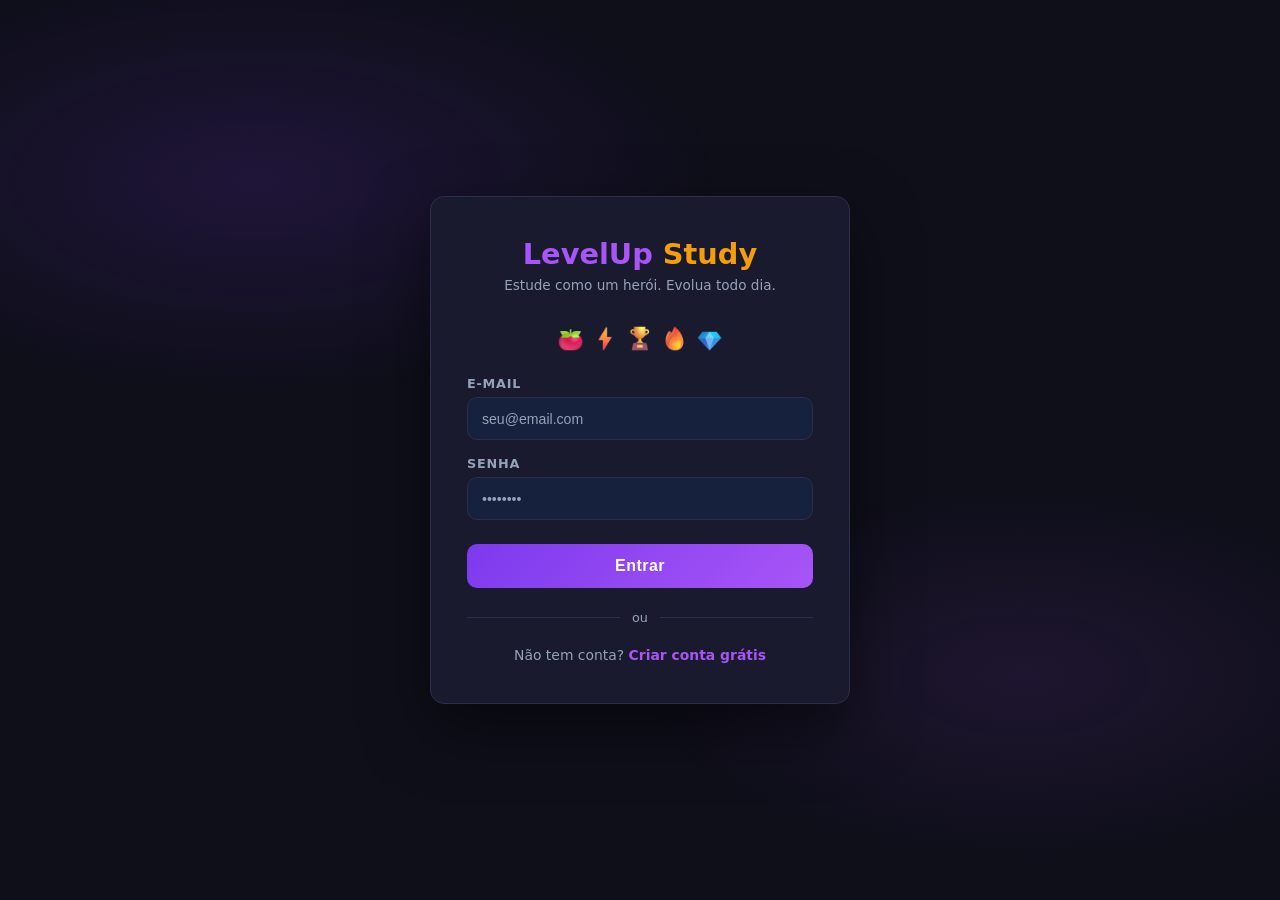
==== front_end/index.html @ 8fbf5c56 "feat: personaliza seletor de data das missões Substitui o calendário nativo por um componente respon" ====
<!DOCTYPE html>
<html lang="pt-BR" data-theme="dark">
<head>
  <meta charset="UTF-8" />
  <meta name="viewport" content="width=device-width, initial-scale=1.0" />
  <title>LevelUp Study – Painel</title>
  <link rel="stylesheet" href="index.css" />
  <link rel="stylesheet" href="emoji-3d.css" />
  <script src="emoji-catalog.js" defer></script>
  <script src="emoji-3d.js" defer></script>
</head>
<body>

<!-- SIDEBAR OVERLAY (mobile) -->
<div class="sidebar-overlay" id="overlay" onclick="closeSidebar()"></div>

<!-- ── SIDEBAR ── -->
<aside class="sidebar" id="sidebar">
  <div class="sidebar-logo">
    <div class="brand">LevelUp <span>Study</span></div>
    <div class="tagline">Estude como um herói</div>
  </div>

  <div class="sidebar-xp">
    <div class="sidebar-xp-row">
      <span class="sidebar-level" id="sb-level">Nível 1</span>
      <span class="sidebar-xp-val" id="sb-xp">0 XP</span>
    </div>
    <div class="xp-bar"><div class="xp-fill" id="sb-xp-fill" style="width:0%"></div></div>
    <div class="xp-next" id="sb-xp-next">200 XP para o próximo nível</div>
  </div>

  <div class="streak-badge" id="sb-streak">🔥 0 dias de streak</div>

  <nav>
    <div class="nav-section-label">Menu</div>
    <button class="nav-item active" data-section="dashboard" onclick="navigate('dashboard', this)">
      <span class="nav-icon">🏠</span> Dashboard
    </button>
    <button class="nav-item" data-section="pomodoro" onclick="navigate('pomodoro', this)">
      <span class="nav-icon">⏱</span> Pomodoro
    </button>
    <button class="nav-item" data-section="tarefas" onclick="navigate('tarefas', this)">
      <span class="nav-icon">📜</span> Missões
    </button>
    <button class="nav-item" data-section="conquistas" onclick="navigate('conquistas', this)">
      <span class="nav-icon">🏆</span> Conquistas
    </button>
    <button class="nav-item" data-section="jogos" onclick="navigate('jogos', this)">
      <span class="nav-icon">🎮</span> Jogos
    </button>

    <div class="nav-section-label">Configurações</div>
    <button class="nav-item" data-section="temas" onclick="navigate('temas', this)">
      <span class="nav-icon">🎨</span> Temas
    </button>
    <button class="nav-item" data-section="chat" onclick="navigate('chat', this)">
      <span class="nav-icon">🤖</span> Chat com IA
    </button>
  </nav>

  <div class="sidebar-footer">
    <div class="user-info">
      <div class="user-avatar" id="sb-avatar">?</div>
      <div class="user-details">
        <div class="user-name" id="sb-name">—</div>
        <div class="user-email" id="sb-email">—</div>
      </div>
    </div>
    <button class="btn-logout" onclick="logout()">↩ Sair da conta</button>
  </div>
</aside>

<!-- ── MAIN ── -->
<div class="main">

  <!-- Topbar -->
  <div class="topbar">
    <div style="display:flex;align-items:center;gap:12px;">
      <button class="hamburger" onclick="toggleSidebar()">☰</button>
      <span class="topbar-title" id="topbar-title">Dashboard</span>
    </div>
    <div class="topbar-right">
      <span style="font-size:.8rem;color:var(--muted)" id="topbar-date"></span>
    </div>
  </div>

  <div class="content">

    <!-- ══ DASHBOARD ══ -->
    <section class="section active" id="section-dashboard">

      <!-- Carteirinha do herói -->
      <div class="card hero-card" style="margin-bottom:20px;">
        <div class="hero-avatar" id="hero-avatar">🐣</div>
        <div class="hero-info">
          <div class="hero-class-row">
            <span class="hero-class" id="hero-class">Aprendiz</span>
            <span class="hero-level" id="hero-level">Nv. 1</span>
          </div>
          <div class="hero-name" id="hero-name">—</div>
          <div class="hero-xpbar">
            <div class="hero-xpbar-fill" id="hero-xpbar-fill" style="width:0%"></div>
            <span class="hero-xpbar-label" id="hero-xpbar-label">0 EXP</span>
          </div>
        </div>
        <div class="hero-attrs">
          <div class="hero-attr">
            <span class="attr-name">⚔️ Força <small>pomodoros</small></span>
            <div class="attr-bar"><div class="attr-fill attr-red" id="attr-forca" style="width:0%"></div></div>
            <b class="attr-val" id="attr-forca-val">0</b>
          </div>
          <div class="hero-attr">
            <span class="attr-name">📖 Sabedoria <small>missões</small></span>
            <div class="attr-bar"><div class="attr-fill attr-blue" id="attr-sabedoria" style="width:0%"></div></div>
            <b class="attr-val" id="attr-sabedoria-val">0</b>
          </div>
          <div class="hero-attr">
            <span class="attr-name">🔥 Disciplina <small>streak</small></span>
            <div class="attr-bar"><div class="attr-fill attr-gold" id="attr-disciplina" style="width:0%"></div></div>
            <b class="attr-val" id="attr-disciplina-val">0</b>
          </div>
        </div>
      </div>

      <div class="grid-3" style="margin-bottom:20px;">
        <div class="stat-card">
          <div class="stat-card-icon icon-purple">🏅</div>
          <div class="stat-info">
            <div class="stat-val" id="d-level">1</div>
            <div class="stat-label">Nível do herói</div>
          </div>
        </div>
        <div class="stat-card">
          <div class="stat-card-icon icon-gold">⚡</div>
          <div class="stat-info">
            <div class="stat-val" id="d-xp">0</div>
            <div class="stat-label">EXP total</div>
          </div>
        </div>
        <div class="stat-card">
          <div class="stat-card-icon icon-green">🔥</div>
          <div class="stat-info">
            <div class="stat-val" id="d-streak">0</div>
            <div class="stat-label">Dias de streak</div>
          </div>
        </div>
      </div>

      <div class="grid-2">
        <!-- Sugestão -->
        <div class="card">
          <div class="card-title">🗺️ Missão recomendada</div>
          <div class="suggest-box">
            <div class="suggest-title" id="suggest-title">Carregando...</div>
            <div class="suggest-body"  id="suggest-body"></div>
            <div class="suggest-meta"  id="suggest-meta"></div>
          </div>
          <button class="btn btn-gold btn-full" style="margin-top:14px" onclick="loadSuggest()">
            🎯 Atualizar sugestão
          </button>
        </div>

        <!-- Pomodoro rápido -->
        <div class="card">
          <div class="card-title">⚔️ Batalha Rápida</div>
          <div class="monster-mini" id="monster-mini">
            <span id="monster-mini-icon">👹</span>
            <div class="monster-mini-info">
              <span class="monster-mini-name" id="monster-mini-name">—</span>
              <div class="monster-hp"><div class="monster-hp-fill" id="monster-hp-mini" style="width:100%"></div></div>
            </div>
          </div>
          <div class="timer-ring-wrap">
            <svg class="timer-ring" width="150" height="150" viewBox="0 0 150 150">
              <circle class="ring-bg"   cx="75" cy="75" r="64"/>
              <circle class="ring-fill" id="ring-fill" cx="75" cy="75" r="64"
                stroke-dasharray="402.1" stroke-dashoffset="0"/>
            </svg>
            <div class="timer-inner">
              <div class="timer-display" id="timer-display" style="font-size:2.4rem;margin:0">25:00</div>
              <div class="timer-mode"    id="timer-mode"    style="font-size:.7rem;margin:0">FOCO</div>
            </div>
          </div>
          <div class="timer-btns">
            <button class="btn btn-primary" id="btn-start">▶ Iniciar</button>
            <button class="btn btn-secondary" id="btn-pause" disabled>⏸</button>
            <button class="btn btn-secondary" id="btn-reset">↺</button>
          </div>
          <div class="pom-dots" id="pom-dots"></div>
        </div>
      </div>
    </section>

    <!-- ══ POMODORO COMPLETO ══ -->
    <section class="section" id="section-pomodoro">
      <div class="grid-2">
        <div class="card" style="text-align:center;">
          <div class="card-title" style="justify-content:center;">⚔️ Batalha de Foco</div>
          <div class="monster-box" id="monster-box">
            <div class="monster-icon" id="monster-icon">👹</div>
            <div class="monster-detail">
              <div class="monster-name" id="monster-name">—</div>
              <div class="monster-hp"><div class="monster-hp-fill" id="monster-hp-full" style="width:100%"></div></div>
              <div class="monster-hp-label" id="monster-hp-label">HP 100%</div>
            </div>
          </div>
          <div class="timer-ring-wrap">
            <svg class="timer-ring" width="220" height="220" viewBox="0 0 220 220">
              <circle class="ring-bg"    cx="110" cy="110" r="96"/>
              <circle class="ring-fill"  id="ring-fill-full" cx="110" cy="110" r="96"
                stroke-dasharray="603.2" stroke-dashoffset="0" style="stroke-width:7"/>
            </svg>
            <div class="timer-inner">
              <div class="timer-display" id="timer-display-full" style="font-size:3.8rem;margin:0">25:00</div>
              <div class="timer-mode"    id="timer-mode-full"    style="margin:0">SESSÃO DE FOCO</div>
            </div>
          </div>
          <div class="timer-btns">
            <button class="btn btn-primary"   id="btn-start-full">▶ Iniciar</button>
            <button class="btn btn-secondary" id="btn-pause-full" disabled>⏸ Pausar</button>
            <button class="btn btn-secondary" id="btn-reset-full">↺ Resetar</button>
          </div>
          <div class="pom-dots" id="pom-dots-full" style="margin-top:18px;"></div>
          <div class="preset-row">
            <button class="btn btn-secondary btn-sm" onclick="setDuration(25,5)">25 / 5 min</button>
            <button class="btn btn-secondary btn-sm" onclick="setDuration(50,10)">50 / 10 min</button>
            <button class="btn btn-secondary btn-sm" onclick="setDuration(15,3)">15 / 3 min</button>
            <button class="btn btn-secondary btn-sm" onclick="setDuration(45,15)">45 / 15 min</button>
          </div>
        </div>

        <div class="card">
          <div class="card-title">📊 Estatísticas de hoje</div>
          <div style="display:flex;flex-direction:column;gap:14px;">
            <div class="stat-card">
              <div class="stat-card-icon icon-purple">🍅</div>
              <div class="stat-info">
                <div class="stat-val" id="p-total-pom">0</div>
                <div class="stat-label">Pomodoros concluídos</div>
              </div>
            </div>
            <div class="stat-card">
              <div class="stat-card-icon icon-gold">⚡</div>
              <div class="stat-info">
                <div class="stat-val" id="p-xp">0 XP</div>
                <div class="stat-label">XP acumulado</div>
              </div>
            </div>
            <div class="stat-card">
              <div class="stat-card-icon icon-green">⏳</div>
              <div class="stat-info">
                <div class="stat-val" id="p-mins">0 min</div>
                <div class="stat-label">Tempo de foco estimado</div>
              </div>
            </div>
          </div>
        </div>
      </div>
    </section>

    <!-- ══ MISSÕES (tarefas) ══ -->
    <section class="section" id="section-tarefas">
      <div class="card">
        <div class="card-title">📜 Mural de Missões</div>
        <div class="task-form">
          <div class="task-form-row">
            <input type="text" id="task-title" placeholder="Nome da missão (ex: Estudar Matemática)" />
            <input type="text" id="task-subject" placeholder="Matéria" style="max-width:160px" />
          </div>
          <div class="task-form-row">
            <div class="date-picker" id="task-date-picker">
              <input type="hidden" id="task-due" />
              <button class="date-picker-trigger" id="task-date-trigger" type="button"
                      aria-haspopup="dialog" aria-expanded="false" aria-controls="task-date-popover">
                <span class="date-picker-icon" aria-hidden="true">📅</span>
                <span id="task-date-label">Escolher prazo</span>
                <span class="date-picker-chevron" aria-hidden="true">▾</span>
              </button>
              <div class="date-picker-popover" id="task-date-popover" role="dialog"
                   aria-modal="false" aria-label="Escolher prazo da missão" hidden>
                <div class="date-picker-header">
                  <button type="button" class="date-picker-nav" id="task-date-prev" aria-label="Mês anterior">‹</button>
                  <button type="button" class="date-picker-month" id="task-date-month" aria-live="polite"></button>
                  <button type="button" class="date-picker-nav" id="task-date-next" aria-label="Próximo mês">›</button>
                </div>
                <div class="date-picker-weekdays" aria-hidden="true">
                  <span>Dom</span><span>Seg</span><span>Ter</span><span>Qua</span><span>Qui</span><span>Sex</span><span>Sáb</span>
                </div>
                <div class="date-picker-grid" id="task-date-grid" role="grid"></div>
                <div class="date-picker-actions">
                  <button type="button" id="task-date-clear">Limpar</button>
                  <button type="button" id="task-date-today">Hoje</button>
                </div>
              </div>
            </div>
            <select id="task-priority">
              <option value="3">🗡️ Missão Normal (+20 XP)</option>
              <option value="2" selected>🛡️ Missão Elite (+30 XP)</option>
              <option value="1">⚔️ Missão Chefe (+40 XP)</option>
            </select>
            <button class="btn btn-primary" onclick="addTask()">📜 Aceitar missão</button>
          </div>
        </div>
        <div class="task-list" id="task-list">
          <div class="empty-state">
            <div class="empty-icon">📭</div>
            Nenhuma missão no mural. Aceite a primeira!
          </div>
        </div>
      </div>
    </section>

    <!-- ══ CONQUISTAS ══ -->
    <section class="section" id="section-conquistas">
      <div class="card">
        <div class="card-title">🏆 Conquistas</div>
        <div id="ach-summary"></div>
        <div id="ach-groups"></div>
      </div>
    </section>

    <!-- ══ JOGOS ══ -->
    <section class="section" id="section-jogos">

      <!-- TELA DE BLOQUEIO (cooldown de punição) -->
      <div class="game-lockout-screen hidden" id="game-lockout">
        <div class="lockout-icon-wrap">
          <div class="lockout-padlock">🔒</div>
          <div class="lockout-sparks">
            <span>⚡</span><span>🔥</span><span>⚡</span>
          </div>
        </div>
        <h2 class="lockout-title">Jogos Bloqueados!</h2>
        <p class="lockout-subtitle">Você ficou jogando além do tempo de pausa.<br>O cooldown é igual ao tempo extra que você usou.</p>
        <div class="lockout-timer-wrap">
          <div class="lockout-label">Libera em</div>
          <div class="lockout-timer" id="lockout-timer-display">00:00</div>
        </div>
        <p class="lockout-hint">💡 Use o Pomodoro para estudar enquanto espera!</p>
        <button class="btn btn-secondary btn-sm" onclick="navigate('pomodoro', document.querySelector('[onclick*=pomodoro]'))" style="margin-top:16px;">
          ⏱️ Ir para o Pomodoro
        </button>
      </div>

      <!-- TELA DE SELEÇÃO -->
      <div class="card" id="game-menu">
        <div class="card-title">🎮 Escolha um jogo</div>
        <p class="game-desc" style="margin-bottom:18px;">Jogue nas pausas e ganhe XP de verdade! (até 150 XP de jogos por dia)</p>
        <div class="game-menu-grid">
          <div class="game-menu-card" onclick="openGameFromMenu('snake')">
            <div class="gmc-icon">🐍</div><div class="gmc-name">Snake</div>
            <div class="gmc-desc">Coma as frutas e cresça sem bater</div>
          </div>
          <div class="game-menu-card" onclick="openGameFromMenu('2048')">
            <div class="gmc-icon">🔢</div><div class="gmc-name">2048</div>
            <div class="gmc-desc">Junte os números até 2048</div>
          </div>
          <div class="game-menu-card" onclick="openGameFromMenu('memoria')">
            <div class="gmc-icon">🧠</div><div class="gmc-name">Memória</div>
            <div class="gmc-desc">Encontre todos os pares</div>
          </div>
          <div class="game-menu-card" onclick="openGameFromMenu('minado')">
            <div class="gmc-icon">💣</div><div class="gmc-name">Campo Minado</div>
            <div class="gmc-desc">Revele as casas sem tocar nas minas</div>
          </div>
          <div class="game-menu-card" onclick="openGameFromMenu('velha')">
            <div class="gmc-icon">⭕</div><div class="gmc-name">Jogo da Velha</div>
            <div class="gmc-desc">Vença a CPU imbatível</div>
          </div>
          <div class="game-menu-card" onclick="openGameFromMenu('desliza')">
            <div class="gmc-icon">🧩</div><div class="gmc-name">Deslizante</div>
            <div class="gmc-desc">Ordene as peças de 1 a 15</div>
          </div>
          <div class="game-menu-card" onclick="openGameFromMenu('wordle')">
            <div class="gmc-icon">🔤</div><div class="gmc-name">Wordle</div>
            <div class="gmc-desc">Adivinhe a palavra de 5 letras</div>
          </div>
          <div class="game-menu-card highlight" onclick="openGameFromMenu('quiz')">
            <div class="gmc-icon">📚</div><div class="gmc-name">Quiz</div>
            <div class="gmc-desc">Estude jogando — perguntas das matérias</div>
          </div>
          <div class="game-menu-card" onclick="openGameFromMenu('forca')">
            <div class="gmc-icon">🔠</div><div class="gmc-name">Forca</div>
            <div class="gmc-desc">Adivinhe a palavra letra por letra</div>
          </div>
          <div class="game-menu-card" onclick="openGameFromMenu('relampago')">
            <div class="gmc-icon">⚡</div><div class="gmc-name">Desafio Relâmpago</div>
            <div class="gmc-desc">Contas de matemática contra o tempo</div>
          </div>
          <div class="game-menu-card" onclick="openGameFromMenu('associacao')">
            <div class="gmc-icon">🔗</div><div class="gmc-name">Associação</div>
            <div class="gmc-desc">Ligue cada par corretamente</div>
          </div>
          <div class="game-menu-card" onclick="openGameFromMenu('anagrama')">
            <div class="gmc-icon">🔡</div><div class="gmc-name">Anagrama</div>
            <div class="gmc-desc">Desembaralhe as letras</div>
          </div>
          <div class="game-menu-card" onclick="openGameFromMenu('vf')">
            <div class="gmc-icon">✅</div><div class="gmc-name">Verdadeiro ou Falso</div>
            <div class="gmc-desc">Responda rápido as afirmações</div>
          </div>
          <div class="game-menu-card" onclick="openGameFromMenu('simon')">
            <div class="gmc-icon">🎯</div><div class="gmc-name">Simon</div>
            <div class="gmc-desc">Memorize a sequência de cores</div>
          </div>
          <div class="game-menu-card" onclick="openGameFromMenu('tetris')">
            <div class="gmc-icon">🧱</div><div class="gmc-name">Tetris</div>
            <div class="gmc-desc">Encaixe as peças que caem</div>
          </div>
          <div class="game-menu-card" onclick="openGameFromMenu('lig4')">
            <div class="gmc-icon">🔴</div><div class="gmc-name">Lig 4</div>
            <div class="gmc-desc">Alinhe 4 antes da CPU</div>
          </div>
          <div class="game-menu-card" onclick="openGameFromMenu('breakout')">
            <div class="gmc-icon">🏓</div><div class="gmc-name">Breakout</div>
            <div class="gmc-desc">Quebre todos os blocos</div>
          </div>
          <div class="game-menu-card" onclick="openGameFromMenu('plataforma')">
            <div class="gmc-icon">🍄</div><div class="gmc-name">Plataforma</div>
            <div class="gmc-desc">Pule, pegue moedas e chegue à bandeira</div>
          </div>
        </div>
      </div>

      <!-- ÁREA DO JOGO (aberta ao escolher um card) -->
      <div class="card hidden" id="game-area">
        <button class="btn btn-secondary btn-sm" style="margin-bottom:16px;" onclick="backToMenu()">← Voltar aos jogos</button>

        <!-- abas de jogos -->
        <div class="game-tabs" id="game-tabs">
          <button class="game-tab active" data-game="snake"   onclick="selectGame('snake', this)">🐍 Snake</button>
          <button class="game-tab"        data-game="2048"    onclick="selectGame('2048', this)">🔢 2048</button>
          <button class="game-tab"        data-game="memoria" onclick="selectGame('memoria', this)">🧠 Memória</button>
          <button class="game-tab"        data-game="minado"  onclick="selectGame('minado', this)">💣 Campo Minado</button>
          <button class="game-tab"        data-game="velha"   onclick="selectGame('velha', this)">⭕ Velha</button>
          <button class="game-tab"        data-game="desliza" onclick="selectGame('desliza', this)">🧩 Deslizante</button>
          <button class="game-tab"        data-game="wordle"  onclick="selectGame('wordle', this)">🔤 Wordle</button>
          <button class="game-tab"        data-game="quiz"    onclick="selectGame('quiz', this)">📚 Quiz</button>
          <button class="game-tab"        data-game="forca" onclick="selectGame('forca', this)">🔠 Forca</button>
          <button class="game-tab"        data-game="relampago" onclick="selectGame('relampago', this)">⚡ Relâmpago</button>
          <button class="game-tab"        data-game="associacao" onclick="selectGame('associacao', this)">🔗 Associação</button>
          <button class="game-tab"        data-game="anagrama" onclick="selectGame('anagrama', this)">🔡 Anagrama</button>
          <button class="game-tab"        data-game="vf" onclick="selectGame('vf', this)">✅ V ou F</button>
          <button class="game-tab"        data-game="simon" onclick="selectGame('simon', this)">🎯 Simon</button>
          <button class="game-tab"        data-game="tetris" onclick="selectGame('tetris', this)">🧱 Tetris</button>
          <button class="game-tab"        data-game="lig4" onclick="selectGame('lig4', this)">🔴 Lig 4</button>
          <button class="game-tab"        data-game="breakout" onclick="selectGame('breakout', this)">🏓 Breakout</button>
          <button class="game-tab"        data-game="plataforma" onclick="selectGame('plataforma', this)">🍄 Plataforma</button>
        </div>

        <!-- ── SNAKE ── -->
        <div class="game-pane active" id="game-pane-snake">
          <p class="game-desc">Use as <strong>setas / WASD</strong> ou os botões. Coma as frutas 🍎 e cresça sem bater nas paredes.</p>
          <div class="snake-wrap">
            <div class="snake-stats">
              <div class="snake-stat"><span class="snake-stat-label">Pontos</span><span class="snake-stat-val" id="snake-score">0</span></div>
              <div class="snake-stat"><span class="snake-stat-label">Recorde</span><span class="snake-stat-val gold" id="snake-best">0</span></div>
            </div>
            <div class="snake-board-wrap">
              <canvas id="snake-canvas" width="360" height="360"></canvas>
              <div class="snake-overlay" id="snake-overlay">
                <div class="snake-overlay-msg" id="snake-overlay-msg">Pronto para jogar?</div>
                <button class="btn btn-primary" onclick="snakeStart()">▶ Começar</button>
              </div>
            </div>
            <div class="snake-controls">
              <button class="snake-dpad" onclick="snakeSetDir('up')">▲</button>
              <div class="snake-dpad-row">
                <button class="snake-dpad" onclick="snakeSetDir('left')">◀</button>
                <button class="snake-dpad" onclick="snakeSetDir('down')">▼</button>
                <button class="snake-dpad" onclick="snakeSetDir('right')">▶</button>
              </div>
            </div>
          </div>
        </div>

        <!-- ── 2048 ── -->
        <div class="game-pane" id="game-pane-2048">
          <p class="game-desc">Use as <strong>setas / WASD</strong> ou os botões. Junte os números iguais até chegar no <strong>2048</strong>!</p>
          <div class="g2048-wrap">
            <div class="snake-stats">
              <div class="snake-stat"><span class="snake-stat-label">Pontos</span><span class="snake-stat-val" id="g2048-score">0</span></div>
              <div class="snake-stat"><span class="snake-stat-label">Recorde</span><span class="snake-stat-val gold" id="g2048-best">0</span></div>
            </div>
            <div class="g2048-board-wrap">
              <div class="g2048-board" id="g2048-board"></div>
              <div class="snake-overlay hidden" id="g2048-overlay">
                <div class="snake-overlay-msg" id="g2048-overlay-msg"></div>
                <button class="btn btn-primary" onclick="g2048Start()">↺ Jogar de novo</button>
              </div>
            </div>
            <div class="snake-controls">
              <button class="snake-dpad" onclick="g2048Move('up')">▲</button>
              <div class="snake-dpad-row">
                <button class="snake-dpad" onclick="g2048Move('left')">◀</button>
                <button class="snake-dpad" onclick="g2048Move('down')">▼</button>
                <button class="snake-dpad" onclick="g2048Move('right')">▶</button>
              </div>
            </div>
          </div>
        </div>

        <!-- ── MEMÓRIA ── -->
        <div class="game-pane" id="game-pane-memoria">
          <p class="game-desc">Vire as cartas e encontre todos os <strong>pares</strong> com o menor número de jogadas!</p>
          <div class="mem-wrap">
            <div class="snake-stats">
              <div class="snake-stat"><span class="snake-stat-label">Jogadas</span><span class="snake-stat-val" id="mem-moves">0</span></div>
              <div class="snake-stat"><span class="snake-stat-label">Pares</span><span class="snake-stat-val gold" id="mem-pairs">0/8</span></div>
            </div>
            <div class="mem-board-wrap">
              <div class="mem-grid" id="mem-grid"></div>
              <div class="snake-overlay hidden" id="mem-overlay">
                <div class="snake-overlay-msg" id="mem-overlay-msg"></div>
                <button class="btn btn-primary" onclick="memStart()">↺ Jogar de novo</button>
              </div>
            </div>
            <button class="btn btn-secondary btn-sm" onclick="memStart()">🔀 Embaralhar</button>
          </div>
        </div>

        <!-- ── CAMPO MINADO ── -->
        <div class="game-pane" id="game-pane-minado">
          <p class="game-desc">Revele as casas sem tocar nas 💣! Ative o <strong>modo bandeira</strong> para marcar suspeitas.</p>
          <div class="mini-wrap">
            <div class="snake-stats">
              <div class="snake-stat"><span class="snake-stat-label">Minas</span><span class="snake-stat-val" id="mine-count">10</span></div>
              <div class="snake-stat"><span class="snake-stat-label">Status</span><span class="snake-stat-val gold" id="mine-status">🙂</span></div>
            </div>
            <button class="btn btn-secondary btn-sm" id="mine-flag-btn" onclick="mineToggleFlag()">🚩 Bandeira: OFF</button>
            <div class="board-overlay-wrap">
              <div class="mine-grid" id="mine-grid"></div>
              <div class="snake-overlay hidden" id="mine-overlay">
                <div class="snake-overlay-msg" id="mine-overlay-msg"></div>
                <button class="btn btn-primary" onclick="mineStart()">↺ Jogar de novo</button>
              </div>
            </div>
            <button class="btn btn-secondary btn-sm" onclick="mineStart()">🔄 Novo jogo</button>
          </div>
        </div>

        <!-- ── JOGO DA VELHA ── -->
        <div class="game-pane" id="game-pane-velha">
          <p class="game-desc">Você é o <strong>❌</strong>. Faça uma linha de três antes do <strong>⭕</strong> (CPU)!</p>
          <div class="mini-wrap">
            <div class="snake-stats">
              <div class="snake-stat"><span class="snake-stat-label">Vitórias</span><span class="snake-stat-val" id="velha-wins">0</span></div>
              <div class="snake-stat"><span class="snake-stat-label">Derrotas</span><span class="snake-stat-val gold" id="velha-losses">0</span></div>
            </div>
            <div class="board-overlay-wrap">
              <div class="velha-grid" id="velha-grid"></div>
              <div class="snake-overlay hidden" id="velha-overlay">
                <div class="snake-overlay-msg" id="velha-overlay-msg"></div>
                <button class="btn btn-primary" onclick="velhaStart()">↺ Jogar de novo</button>
              </div>
            </div>
            <button class="btn btn-secondary btn-sm" onclick="velhaStart()">🔄 Novo jogo</button>
          </div>
        </div>

        <!-- ── QUEBRA-CABEÇA DESLIZANTE ── -->
        <div class="game-pane" id="game-pane-desliza">
          <p class="game-desc">Ordene os números de <strong>1 a 15</strong>. Clique numa peça vizinha do espaço vazio.</p>
          <div class="mini-wrap">
            <div class="snake-stats">
              <div class="snake-stat"><span class="snake-stat-label">Jogadas</span><span class="snake-stat-val" id="desliza-moves">0</span></div>
            </div>
            <div class="board-overlay-wrap">
              <div class="desliza-grid" id="desliza-grid"></div>
              <div class="snake-overlay hidden" id="desliza-overlay">
                <div class="snake-overlay-msg" id="desliza-overlay-msg"></div>
                <button class="btn btn-primary" onclick="deslizaStart()">↺ Jogar de novo</button>
              </div>
            </div>
            <button class="btn btn-secondary btn-sm" onclick="deslizaStart()">🔀 Embaralhar</button>
          </div>
        </div>

        <!-- ── WORDLE ── -->
        <div class="game-pane" id="game-pane-wordle">
          <p class="game-desc">Adivinhe a palavra de <strong>5 letras</strong> em 6 tentativas. 🟩 certa · 🟨 lugar errado · ⬛ não tem.</p>
          <div class="wordle-wrap">
            <div class="wordle-board" id="wordle-board"></div>
            <input class="wordle-input" id="wordle-input" maxlength="5" placeholder="Digite e aperte Enter" autocomplete="off" onkeydown="wordleKey(event)" />
            <div class="wordle-msg" id="wordle-msg"></div>
            <button class="btn btn-secondary btn-sm" onclick="wordleStart()">🔄 Nova palavra</button>
          </div>
        </div>

        <!-- ── QUIZ ── -->
        <div class="game-pane" id="game-pane-quiz">
          <p class="game-desc">Estude jogando! Escolha a matéria e responda 10 perguntas.</p>
          <div class="quiz-wrap">
            <div class="quiz-setup" id="quiz-setup">
              <label class="quiz-label">Matéria:</label>
              <select id="quiz-subject" class="quiz-select">
                <option value="todas">📚 Todas as matérias</option>
                <option value="Matemática">🔢 Matemática</option>
                <option value="Português">📖 Português</option>
                <option value="História">🏛 História</option>
                <option value="Geografia">🌍 Geografia</option>
                <option value="Ciências">🔬 Ciências</option>
              </select>
              <button class="btn btn-primary btn-full" onclick="quizStart()">▶ Começar quiz</button>
            </div>

            <div class="quiz-game hidden" id="quiz-game">
              <div class="quiz-topbar">
                <span class="quiz-progress" id="quiz-progress">1 / 10</span>
                <span class="quiz-score" id="quiz-score">0 acertos</span>
              </div>
              <div class="quiz-question" id="quiz-question"></div>
              <div class="quiz-options" id="quiz-options"></div>
            </div>

            <div class="quiz-result hidden" id="quiz-result">
              <div class="quiz-result-icon" id="quiz-result-icon">🎉</div>
              <div class="quiz-result-msg" id="quiz-result-msg"></div>
              <button class="btn btn-primary btn-full" onclick="quizReset()">↺ Jogar de novo</button>
            </div>
          </div>
        </div>

        <!-- ── FORCA ── -->
        <div class="game-pane" id="game-pane-forca">
          <p class="game-desc">Adivinhe a palavra! Você pode errar até 6 vezes.</p>
          <div class="mini-wrap board-overlay-wrap" style="width:100%;max-width:420px;">
            <div class="forca-hangman" id="forca-hangman">😀</div>
            <div class="forca-stat" id="forca-errors">Erros: 0 / 6</div>
            <div class="forca-word" id="forca-word"></div>
            <div class="forca-letters" id="forca-letters"></div>
            <div class="snake-overlay hidden" id="forca-overlay">
              <div class="snake-overlay-msg" id="forca-overlay-msg"></div>
              <button class="btn btn-primary" onclick="forcaStart()">↺ Nova palavra</button>
            </div>
          </div>
        </div>

        <!-- ── DESAFIO RELÂMPAGO ── -->
        <div class="game-pane" id="game-pane-relampago">
          <p class="game-desc">Resolva o máximo de contas em 60 segundos!</p>
          <div class="mini-wrap">
            <div class="relamp-setup" id="relamp-setup">
              <button class="btn btn-primary btn-full" onclick="relampStart()">▶ Começar (60s)</button>
            </div>
            <div class="relamp-game hidden" id="relamp-game">
              <div class="snake-stats">
                <div class="snake-stat"><span class="snake-stat-label">Tempo</span><span class="snake-stat-val" id="relamp-time">60</span></div>
                <div class="snake-stat"><span class="snake-stat-label">Acertos</span><span class="snake-stat-val gold" id="relamp-score">0</span></div>
              </div>
              <div class="relamp-problem" id="relamp-problem"></div>
              <input class="wordle-input" id="relamp-input" inputmode="numeric" placeholder="Resposta" autocomplete="off" onkeydown="relampKey(event)" />
            </div>
            <div class="quiz-result hidden" id="relamp-result">
              <div class="quiz-result-icon">⚡</div>
              <div class="quiz-result-msg" id="relamp-result-msg"></div>
              <button class="btn btn-primary btn-full" onclick="relampReset()">↺ Jogar de novo</button>
            </div>
          </div>
        </div>

        <!-- ── ASSOCIAÇÃO ── -->
        <div class="game-pane" id="game-pane-associacao">
          <p class="game-desc">Toque numa opção da esquerda e depois no par correto da direita.</p>
          <div class="mini-wrap">
            <div class="assoc-cols">
              <div class="assoc-col" id="assoc-left"></div>
              <div class="assoc-col" id="assoc-right"></div>
            </div>
            <div class="wordle-msg" id="assoc-msg"></div>
            <button class="btn btn-secondary btn-sm" onclick="assocStart()">🔄 Novo jogo</button>
          </div>
        </div>

        <!-- ── ANAGRAMA ── -->
        <div class="game-pane" id="game-pane-anagrama">
          <p class="game-desc">Descubra a palavra embaralhada!</p>
          <div class="mini-wrap">
            <div class="snake-stats">
              <div class="snake-stat"><span class="snake-stat-label">Acertos</span><span class="snake-stat-val gold" id="anag-score">0</span></div>
            </div>
            <div class="anag-letters" id="anag-letters"></div>
            <input class="wordle-input" id="anag-input" placeholder="Sua resposta" autocomplete="off" onkeydown="anagKey(event)" />
            <div class="wordle-msg" id="anag-msg"></div>
            <button class="btn btn-secondary btn-sm" onclick="anagSkip()">⏭ Pular palavra</button>
          </div>
        </div>

        <!-- ── VERDADEIRO OU FALSO ── -->
        <div class="game-pane" id="game-pane-vf">
          <p class="game-desc">A afirmação é verdadeira ou falsa? São 10 rodadas.</p>
          <div class="mini-wrap">
            <div class="vf-game" id="vf-game" style="width:100%;max-width:440px;display:flex;flex-direction:column;align-items:center;gap:14px;">
              <div class="quiz-topbar" style="width:100%;">
                <span class="quiz-progress" id="vf-progress">1 / 10</span>
                <span class="quiz-score" id="vf-score">0 acertos</span>
              </div>
              <div class="vf-statement" id="vf-statement"></div>
              <div class="vf-buttons">
                <button class="btn btn-green" onclick="vfAnswer(true)">✔ Verdadeiro</button>
                <button class="btn btn-danger" onclick="vfAnswer(false)">✘ Falso</button>
              </div>
              <div class="wordle-msg" id="vf-msg"></div>
            </div>
            <div class="quiz-result hidden" id="vf-result">
              <div class="quiz-result-icon" id="vf-result-icon">🎉</div>
              <div class="quiz-result-msg" id="vf-result-msg"></div>
              <button class="btn btn-primary btn-full" onclick="vfStart()">↺ Jogar de novo</button>
            </div>
          </div>
        </div>

        <!-- ── SIMON ── -->
        <div class="game-pane" id="game-pane-simon">
          <p class="game-desc">Memorize a sequência de cores e repita na ordem!</p>
          <div class="mini-wrap">
            <div class="snake-stats">
              <div class="snake-stat"><span class="snake-stat-label">Nível</span><span class="snake-stat-val gold" id="simon-level">0</span></div>
            </div>
            <div class="simon-pad">
              <button class="simon-btn simon-0" id="simon-0" onclick="simonClick(0)"></button>
              <button class="simon-btn simon-1" id="simon-1" onclick="simonClick(1)"></button>
              <button class="simon-btn simon-2" id="simon-2" onclick="simonClick(2)"></button>
              <button class="simon-btn simon-3" id="simon-3" onclick="simonClick(3)"></button>
            </div>
            <div class="wordle-msg" id="simon-msg">Clique em Começar</div>
            <button class="btn btn-primary" onclick="simonStart()">▶ Começar</button>
          </div>
        </div>

        <!-- ── TETRIS ── -->
        <div class="game-pane" id="game-pane-tetris">
          <p class="game-desc">Encaixe as peças! ◀ ▶ move · ⟳ gira · ▼ desce.</p>
          <div class="mini-wrap">
            <div class="snake-stats">
              <div class="snake-stat"><span class="snake-stat-label">Pontos</span><span class="snake-stat-val" id="tetris-score">0</span></div>
              <div class="snake-stat"><span class="snake-stat-label">Linhas</span><span class="snake-stat-val gold" id="tetris-lines">0</span></div>
            </div>
            <div class="board-overlay-wrap">
              <canvas id="tetris-canvas" width="150" height="300"></canvas>
              <div class="snake-overlay" id="tetris-overlay">
                <div class="snake-overlay-msg" id="tetris-overlay-msg">Pronto?</div>
                <button class="btn btn-primary" onclick="tetrisStart()">▶ Começar</button>
              </div>
            </div>
            <div class="snake-controls">
              <button class="snake-dpad" onclick="tetrisRotate()">⟳</button>
              <div class="snake-dpad-row">
                <button class="snake-dpad" onclick="tetrisMove(-1)">◀</button>
                <button class="snake-dpad" onclick="tetrisDrop()">▼</button>
                <button class="snake-dpad" onclick="tetrisMove(1)">▶</button>
              </div>
            </div>
          </div>
        </div>

        <!-- ── LIG 4 ── -->
        <div class="game-pane" id="game-pane-lig4">
          <p class="game-desc">Você é 🔴. Alinhe 4 antes da CPU 🟡! Clique numa coluna.</p>
          <div class="mini-wrap">
            <div class="board-overlay-wrap">
              <div class="lig4-board" id="lig4-board"></div>
              <div class="snake-overlay hidden" id="lig4-overlay">
                <div class="snake-overlay-msg" id="lig4-overlay-msg"></div>
                <button class="btn btn-primary" onclick="lig4Start()">↺ Jogar de novo</button>
              </div>
            </div>
            <button class="btn btn-secondary btn-sm" onclick="lig4Start()">🔄 Novo jogo</button>
          </div>
        </div>

        <!-- ── BREAKOUT ── -->
        <div class="game-pane" id="game-pane-breakout">
          <p class="game-desc">Quebre todos os blocos! Mova com ◀ ▶ ou o mouse.</p>
          <div class="mini-wrap">
            <div class="snake-stats">
              <div class="snake-stat"><span class="snake-stat-label">Pontos</span><span class="snake-stat-val gold" id="breakout-score">0</span></div>
              <div class="snake-stat"><span class="snake-stat-label">Vidas</span><span class="snake-stat-val" id="breakout-lives">3</span></div>
            </div>
            <div class="board-overlay-wrap">
              <canvas id="breakout-canvas" width="300" height="300"></canvas>
              <div class="snake-overlay" id="breakout-overlay">
                <div class="snake-overlay-msg" id="breakout-overlay-msg">Pronto?</div>
                <button class="btn btn-primary" onclick="breakoutStart()">▶ Começar</button>
              </div>
            </div>
            <div class="snake-controls">
              <div class="snake-dpad-row">
                <button class="snake-dpad" onclick="breakoutMove(-1)">◀</button>
                <button class="snake-dpad" onclick="breakoutMove(1)">▶</button>
              </div>
            </div>
          </div>
        </div>

        <!-- ── PLATAFORMA ── -->
        <div class="game-pane" id="game-pane-plataforma">
          <p class="game-desc">Corra e pule! ◀ ▶ move · ⤒ pula. Pegue as moedas 🪙, pule na cabeça dos vilões 👾, desvie dos espinhos e derrote o chefão 👿 para liberar a bandeira 🚩. Vença a fase para avançar ao próximo cenário! 🌋</p>
          <div class="mini-wrap">
            <div class="snake-stats">
              <div class="snake-stat"><span class="snake-stat-label">Fase</span><span class="snake-stat-val" id="plat-level">1/2</span></div>
              <div class="snake-stat"><span class="snake-stat-label">Moedas</span><span class="snake-stat-val gold" id="plat-coins">0</span></div>
              <div class="snake-stat"><span class="snake-stat-label">Vilões</span><span class="snake-stat-val" id="plat-kills">0</span></div>
              <div class="snake-stat"><span class="snake-stat-label">Vidas</span><span class="snake-stat-val" id="plat-lives">3</span></div>
            </div>
            <div class="board-overlay-wrap">
              <canvas id="plat-canvas" width="600" height="340"></canvas>
              <div class="snake-overlay" id="plat-overlay">
                <div class="snake-overlay-msg" id="plat-overlay-msg">Pronto para a aventura?</div>
                <button class="btn btn-primary" onclick="platStart()">▶ Começar</button>
              </div>
            </div>
            <div class="snake-controls">
              <div class="snake-dpad-row">
                <button class="snake-dpad" onpointerdown="platHold('left',true)" onpointerup="platHold('left',false)" onpointerleave="platHold('left',false)">◀</button>
                <button class="snake-dpad" onpointerdown="platJump()">⤒</button>
                <button class="snake-dpad" onpointerdown="platHold('right',true)" onpointerup="platHold('right',false)" onpointerleave="platHold('right',false)">▶</button>
              </div>
            </div>
          </div>
        </div>

      </div>
    </section>

    <!-- ══ TEMAS ══ -->
    <section class="section" id="section-temas">
      <div class="card">
        <div class="card-title">🎨 Escolha um tema</div>
        <div class="themes-grid">

          <div class="theme-card tp-dark" id="theme-dark" onclick="setTheme('dark')">
            <div class="theme-preview tp-dark">
              <div class="preview-bar"></div>
              <div class="preview-card"></div>
            </div>
            <div class="theme-name tp-dark">
              🌙 Dark
              <span class="theme-check" id="check-dark"></span>
            </div>
          </div>

          <div class="theme-card tp-ocean" id="theme-ocean" onclick="setTheme('ocean')">
            <div class="theme-preview tp-ocean">
              <div class="preview-bar"></div>
              <div class="preview-card"></div>
            </div>
            <div class="theme-name tp-ocean">
              🌊 Ocean
              <span class="theme-check" id="check-ocean"></span>
            </div>
          </div>

          <div class="theme-card tp-forest" id="theme-forest" onclick="setTheme('forest')">
            <div class="theme-preview tp-forest">
              <div class="preview-bar"></div>
              <div class="preview-card"></div>
            </div>
            <div class="theme-name tp-forest">
              🌿 Forest
              <span class="theme-check" id="check-forest"></span>
            </div>
          </div>

          <div class="theme-card tp-sunset" id="theme-sunset" onclick="setTheme('sunset')">
            <div class="theme-preview tp-sunset">
              <div class="preview-bar"></div>
              <div class="preview-card"></div>
            </div>
            <div class="theme-name tp-sunset">
              🌅 Sunset
              <span class="theme-check" id="check-sunset"></span>
            </div>
          </div>

          <div class="theme-card tp-light" id="theme-light" onclick="setTheme('light')">
            <div class="theme-preview tp-light">
              <div class="preview-bar"></div>
              <div class="preview-card"></div>
            </div>
            <div class="theme-name tp-light">
              ☀️ Light
              <span class="theme-check" id="check-light"></span>
            </div>
          </div>

          <div class="theme-card tp-midnight" id="theme-midnight" onclick="setTheme('midnight')">
            <div class="theme-preview tp-midnight">
              <div class="preview-bar"></div>
              <div class="preview-card"></div>
            </div>
            <div class="theme-name tp-midnight">
              💜 Midnight
              <span class="theme-check" id="check-midnight"></span>
            </div>
          </div>

        </div>
      </div>
    </section>

    <!-- ══ CHAT COM IA ══ -->
    <section class="section" id="section-chat">
      <div class="card" style="display: flex; flex-direction: column; height: 600px;">
        <div class="card-title">🤖 Converse com seu Mentor de Estudos</div>
        
        <div class="chat-messages" id="chat-messages" style="flex: 1; overflow-y: auto; padding: 10px; border: 1px solid var(--border); border-radius: 8px; margin-bottom: 14px; background: rgba(0,0,0,0.2);">
          <div class="chat-message ai" style="margin-bottom: 10px; padding: 10px; border-radius: 8px; background: rgba(255,215,0,0.1); color: var(--gold);">
            <strong>Mentor IA:</strong> Olá! Eu sou seu mentor gamificado. Como posso ajudar você com seus estudos ou planejamento hoje?
          </div>
        </div>

        <div class="chat-input-area" style="display: flex; gap: 10px;">
          <input type="text" id="chat-input" placeholder="Digite sua mensagem..." style="flex: 1; padding: 10px; border-radius: 8px; border: 1px solid var(--border); background: var(--card-bg); color: var(--text);" onkeydown="if(event.key==='Enter') sendMessageAi()" />
          <button class="btn btn-primary" onclick="sendMessageAi()" id="btn-chat-send">Enviar</button>
        </div>
      </div>
    </section>

  </div><!-- /content -->
</div><!-- /main -->

<!-- ── MODAL DE PAUSA COM JOGO ── -->
<div class="break-modal" id="break-modal">
  <div class="break-modal-card">
    <div class="break-modal-header">
      <div>
        <div class="break-modal-title">⛹ Hora da pausa!</div>
        <div class="break-modal-sub">Relaxe jogando — o foco volta em <span id="break-timer">5:00</span></div>
      </div>
      <button class="btn btn-secondary btn-sm" onclick="closeBreakModal()">✕ Fechar</button>
    </div>

    <!-- abas de jogos (modal) -->
    <div class="game-tabs" id="game-tabs-modal">
      <button class="game-tab active" data-game="snake"   onclick="selectGame('snake', this)">🐍 Snake</button>
      <button class="game-tab"        data-game="2048"    onclick="selectGame('2048', this)">🔢 2048</button>
      <button class="game-tab"        data-game="memoria" onclick="selectGame('memoria', this)">🧠 Memória</button>
      <button class="game-tab"        data-game="minado"  onclick="selectGame('minado', this)">💣 Minado</button>
      <button class="game-tab"        data-game="velha"   onclick="selectGame('velha', this)">⭕ Velha</button>
      <button class="game-tab"        data-game="desliza" onclick="selectGame('desliza', this)">🧩 Deslizante</button>
      <button class="game-tab"        data-game="wordle"  onclick="selectGame('wordle', this)">🔤 Wordle</button>
      <button class="game-tab"        data-game="quiz"    onclick="selectGame('quiz', this)">📚 Quiz</button>
          <button class="game-tab"        data-game="forca" onclick="selectGame('forca', this)">🔠 Forca</button>
          <button class="game-tab"        data-game="relampago" onclick="selectGame('relampago', this)">⚡ Relâmpago</button>
          <button class="game-tab"        data-game="associacao" onclick="selectGame('associacao', this)">🔗 Associação</button>
          <button class="game-tab"        data-game="anagrama" onclick="selectGame('anagrama', this)">🔡 Anagrama</button>
          <button class="game-tab"        data-game="vf" onclick="selectGame('vf', this)">✅ V ou F</button>
          <button class="game-tab"        data-game="simon" onclick="selectGame('simon', this)">🎯 Simon</button>
          <button class="game-tab"        data-game="tetris" onclick="selectGame('tetris', this)">🧱 Tetris</button>
          <button class="game-tab"        data-game="lig4" onclick="selectGame('lig4', this)">🔴 Lig 4</button>
          <button class="game-tab"        data-game="breakout" onclick="selectGame('breakout', this)">🏓 Breakout</button>
          <button class="game-tab"        data-game="plataforma" onclick="selectGame('plataforma', this)">🍄 Plataforma</button>
    </div>

    <!-- ── SNAKE (modal) ── -->
    <div class="game-pane active" id="game-pane-snake-modal">
      <div class="snake-wrap">
        <div class="snake-stats">
          <div class="snake-stat"><span class="snake-stat-label">Pontos</span><span class="snake-stat-val" id="snake-score-modal">0</span></div>
          <div class="snake-stat"><span class="snake-stat-label">Recorde</span><span class="snake-stat-val gold" id="snake-best-modal">0</span></div>
        </div>
        <div class="snake-board-wrap">
          <canvas id="snake-canvas-modal" width="300" height="300"></canvas>
          <div class="snake-overlay" id="snake-overlay-modal">
            <div class="snake-overlay-msg" id="snake-overlay-msg-modal">Jogue enquanto descansa! 🐍</div>
            <button class="btn btn-primary" onclick="snakeStart()">▶ Começar</button>
          </div>
        </div>
        <div class="snake-controls">
          <button class="snake-dpad" onclick="snakeSetDir('up')">▲</button>
          <div class="snake-dpad-row">
            <button class="snake-dpad" onclick="snakeSetDir('left')">◀</button>
            <button class="snake-dpad" onclick="snakeSetDir('down')">▼</button>
            <button class="snake-dpad" onclick="snakeSetDir('right')">▶</button>
          </div>
        </div>
      </div>
    </div>

    <!-- ── 2048 (modal) ── -->
    <div class="game-pane" id="game-pane-2048-modal">
      <div class="g2048-wrap">
        <div class="snake-stats">
          <div class="snake-stat"><span class="snake-stat-label">Pontos</span><span class="snake-stat-val" id="g2048-score-modal">0</span></div>
          <div class="snake-stat"><span class="snake-stat-label">Recorde</span><span class="snake-stat-val gold" id="g2048-best-modal">0</span></div>
        </div>
        <div class="g2048-board-wrap">
          <div class="g2048-board" id="g2048-board-modal"></div>
          <div class="snake-overlay hidden" id="g2048-overlay-modal">
            <div class="snake-overlay-msg" id="g2048-overlay-msg-modal"></div>
            <button class="btn btn-primary" onclick="g2048Start()">↺ Jogar de novo</button>
          </div>
        </div>
        <div class="snake-controls">
          <button class="snake-dpad" onclick="g2048Move('up')">▲</button>
          <div class="snake-dpad-row">
            <button class="snake-dpad" onclick="g2048Move('left')">◀</button>
            <button class="snake-dpad" onclick="g2048Move('down')">▼</button>
            <button class="snake-dpad" onclick="g2048Move('right')">▶</button>
          </div>
        </div>
      </div>
    </div>

    <!-- ── MEMÓRIA (modal) ── -->
    <div class="game-pane" id="game-pane-memoria-modal">
      <div class="mem-wrap">
        <div class="snake-stats">
          <div class="snake-stat"><span class="snake-stat-label">Jogadas</span><span class="snake-stat-val" id="mem-moves-modal">0</span></div>
          <div class="snake-stat"><span class="snake-stat-label">Pares</span><span class="snake-stat-val gold" id="mem-pairs-modal">0/8</span></div>
        </div>
        <div class="mem-board-wrap">
          <div class="mem-grid" id="mem-grid-modal"></div>
          <div class="snake-overlay hidden" id="mem-overlay-modal">
            <div class="snake-overlay-msg" id="mem-overlay-msg-modal"></div>
            <button class="btn btn-primary" onclick="memStart()">↺ Jogar de novo</button>
          </div>
        </div>
        <button class="btn btn-secondary btn-sm" onclick="memStart()">🔀 Embaralhar</button>
      </div>
    </div>

    <!-- ── CAMPO MINADO (modal) ── -->
    <div class="game-pane" id="game-pane-minado-modal">
      <div class="mini-wrap">
        <div class="snake-stats">
          <div class="snake-stat"><span class="snake-stat-label">Minas</span><span class="snake-stat-val" id="mine-count-modal">10</span></div>
          <div class="snake-stat"><span class="snake-stat-label">Status</span><span class="snake-stat-val gold" id="mine-status-modal">🙂</span></div>
        </div>
        <button class="btn btn-secondary btn-sm" id="mine-flag-btn-modal" onclick="mineToggleFlag()">🚩 Bandeira: OFF</button>
        <div class="board-overlay-wrap">
          <div class="mine-grid" id="mine-grid-modal"></div>
          <div class="snake-overlay hidden" id="mine-overlay-modal">
            <div class="snake-overlay-msg" id="mine-overlay-msg-modal"></div>
            <button class="btn btn-primary" onclick="mineStart()">↺ Jogar de novo</button>
          </div>
        </div>
        <button class="btn btn-secondary btn-sm" onclick="mineStart()">🔄 Novo jogo</button>
      </div>
    </div>

    <!-- ── JOGO DA VELHA (modal) ── -->
    <div class="game-pane" id="game-pane-velha-modal">
      <div class="mini-wrap">
        <div class="snake-stats">
          <div class="snake-stat"><span class="snake-stat-label">Vitórias</span><span class="snake-stat-val" id="velha-wins-modal">0</span></div>
          <div class="snake-stat"><span class="snake-stat-label">Derrotas</span><span class="snake-stat-val gold" id="velha-losses-modal">0</span></div>
        </div>
        <div class="board-overlay-wrap">
          <div class="velha-grid" id="velha-grid-modal"></div>
          <div class="snake-overlay hidden" id="velha-overlay-modal">
            <div class="snake-overlay-msg" id="velha-overlay-msg-modal"></div>
            <button class="btn btn-primary" onclick="velhaStart()">↺ Jogar de novo</button>
          </div>
        </div>
        <button class="btn btn-secondary btn-sm" onclick="velhaStart()">🔄 Novo jogo</button>
      </div>
    </div>

    <!-- ── DESLIZANTE (modal) ── -->
    <div class="game-pane" id="game-pane-desliza-modal">
      <div class="mini-wrap">
        <div class="snake-stats">
          <div class="snake-stat"><span class="snake-stat-label">Jogadas</span><span class="snake-stat-val" id="desliza-moves-modal">0</span></div>
        </div>
        <div class="board-overlay-wrap">
          <div class="desliza-grid" id="desliza-grid-modal"></div>
          <div class="snake-overlay hidden" id="desliza-overlay-modal">
            <div class="snake-overlay-msg" id="desliza-overlay-msg-modal"></div>
            <button class="btn btn-primary" onclick="deslizaStart()">↺ Jogar de novo</button>
          </div>
        </div>
        <button class="btn btn-secondary btn-sm" onclick="deslizaStart()">🔀 Embaralhar</button>
      </div>
    </div>

    <!-- ── WORDLE (modal) ── -->
    <div class="game-pane" id="game-pane-wordle-modal">
      <div class="wordle-wrap">
        <div class="wordle-board" id="wordle-board-modal"></div>
        <input class="wordle-input" id="wordle-input-modal" maxlength="5" placeholder="Digite e aperte Enter" autocomplete="off" onkeydown="wordleKey(event)" />
        <div class="wordle-msg" id="wordle-msg-modal"></div>
        <button class="btn btn-secondary btn-sm" onclick="wordleStart()">🔄 Nova palavra</button>
      </div>
    </div>

    <!-- ── QUIZ (modal) ── -->
    <div class="game-pane" id="game-pane-quiz-modal">
      <div class="quiz-wrap">
        <div class="quiz-setup" id="quiz-setup-modal">
          <label class="quiz-label">Matéria:</label>
          <select id="quiz-subject-modal" class="quiz-select">
            <option value="todas">📚 Todas as matérias</option>
            <option value="Matemática">🔢 Matemática</option>
            <option value="Português">📖 Português</option>
            <option value="História">🏛 História</option>
            <option value="Geografia">🌍 Geografia</option>
            <option value="Ciências">🔬 Ciências</option>
          </select>
          <button class="btn btn-primary btn-full" onclick="quizStart()">▶ Começar quiz</button>
        </div>

        <div class="quiz-game hidden" id="quiz-game-modal">
          <div class="quiz-topbar">
            <span class="quiz-progress" id="quiz-progress-modal">1 / 10</span>
            <span class="quiz-score" id="quiz-score-modal">0 acertos</span>
          </div>
          <div class="quiz-question" id="quiz-question-modal"></div>
          <div class="quiz-options" id="quiz-options-modal"></div>
        </div>

        <div class="quiz-result hidden" id="quiz-result-modal">
          <div class="quiz-result-icon" id="quiz-result-icon-modal">🎉</div>
          <div class="quiz-result-msg" id="quiz-result-msg-modal"></div>
          <button class="btn btn-primary btn-full" onclick="quizReset()">↺ Jogar de novo</button>
        </div>
      </div>
    </div>

        <!-- ── FORCA ── -->
        <div class="game-pane" id="game-pane-forca-modal">
          <p class="game-desc">Adivinhe a palavra! Você pode errar até 6 vezes.</p>
          <div class="mini-wrap board-overlay-wrap" style="width:100%;max-width:420px;">
            <div class="forca-hangman" id="forca-hangman-modal">😀</div>
            <div class="forca-stat" id="forca-errors-modal">Erros: 0 / 6</div>
            <div class="forca-word" id="forca-word-modal"></div>
            <div class="forca-letters" id="forca-letters-modal"></div>
            <div class="snake-overlay hidden" id="forca-overlay-modal">
              <div class="snake-overlay-msg" id="forca-overlay-msg-modal"></div>
              <button class="btn btn-primary" onclick="forcaStart()">↺ Nova palavra</button>
            </div>
          </div>
        </div>

        <!-- ── DESAFIO RELÂMPAGO ── -->
        <div class="game-pane" id="game-pane-relampago-modal">
          <p class="game-desc">Resolva o máximo de contas em 60 segundos!</p>
          <div class="mini-wrap">
            <div class="relamp-setup" id="relamp-setup-modal">
              <button class="btn btn-primary btn-full" onclick="relampStart()">▶ Começar (60s)</button>
            </div>
            <div class="relamp-game hidden" id="relamp-game-modal">
              <div class="snake-stats">
                <div class="snake-stat"><span class="snake-stat-label">Tempo</span><span class="snake-stat-val" id="relamp-time-modal">60</span></div>
                <div class="snake-stat"><span class="snake-stat-label">Acertos</span><span class="snake-stat-val gold" id="relamp-score-modal">0</span></div>
              </div>
              <div class="relamp-problem" id="relamp-problem-modal"></div>
              <input class="wordle-input" id="relamp-input-modal" inputmode="numeric" placeholder="Resposta" autocomplete="off" onkeydown="relampKey(event)" />
            </div>
            <div class="quiz-result hidden" id="relamp-result-modal">
              <div class="quiz-result-icon">⚡</div>
              <div class="quiz-result-msg" id="relamp-result-msg-modal"></div>
              <button class="btn btn-primary btn-full" onclick="relampReset()">↺ Jogar de novo</button>
            </div>
          </div>
        </div>

        <!-- ── ASSOCIAÇÃO ── -->
        <div class="game-pane" id="game-pane-associacao-modal">
          <p class="game-desc">Toque numa opção da esquerda e depois no par correto da direita.</p>
          <div class="mini-wrap">
            <div class="assoc-cols">
              <div class="assoc-col" id="assoc-left-modal"></div>
              <div class="assoc-col" id="assoc-right-modal"></div>
            </div>
            <div class="wordle-msg" id="assoc-msg-modal"></div>
            <button class="btn btn-secondary btn-sm" onclick="assocStart()">🔄 Novo jogo</button>
          </div>
        </div>

        <!-- ── ANAGRAMA ── -->
        <div class="game-pane" id="game-pane-anagrama-modal">
          <p class="game-desc">Descubra a palavra embaralhada!</p>
          <div class="mini-wrap">
            <div class="snake-stats">
              <div class="snake-stat"><span class="snake-stat-label">Acertos</span><span class="snake-stat-val gold" id="anag-score-modal">0</span></div>
            </div>
            <div class="anag-letters" id="anag-letters-modal"></div>
            <input class="wordle-input" id="anag-input-modal" placeholder="Sua resposta" autocomplete="off" onkeydown="anagKey(event)" />
            <div class="wordle-msg" id="anag-msg-modal"></div>
            <button class="btn btn-secondary btn-sm" onclick="anagSkip()">⏭ Pular palavra</button>
          </div>
        </div>

        <!-- ── VERDADEIRO OU FALSO ── -->
        <div class="game-pane" id="game-pane-vf-modal">
          <p class="game-desc">A afirmação é verdadeira ou falsa? São 10 rodadas.</p>
          <div class="mini-wrap">
            <div class="vf-game" id="vf-game-modal" style="width:100%;max-width:440px;display:flex;flex-direction:column;align-items:center;gap:14px;">
              <div class="quiz-topbar" style="width:100%;">
                <span class="quiz-progress" id="vf-progress-modal">1 / 10</span>
                <span class="quiz-score" id="vf-score-modal">0 acertos</span>
              </div>
              <div class="vf-statement" id="vf-statement-modal"></div>
              <div class="vf-buttons">
                <button class="btn btn-green" onclick="vfAnswer(true)">✔ Verdadeiro</button>
                <button class="btn btn-danger" onclick="vfAnswer(false)">✘ Falso</button>
              </div>
              <div class="wordle-msg" id="vf-msg-modal"></div>
            </div>
            <div class="quiz-result hidden" id="vf-result-modal">
              <div class="quiz-result-icon" id="vf-result-icon-modal">🎉</div>
              <div class="quiz-result-msg" id="vf-result-msg-modal"></div>
              <button class="btn btn-primary btn-full" onclick="vfStart()">↺ Jogar de novo</button>
            </div>
          </div>
        </div>

        <!-- ── SIMON ── -->
        <div class="game-pane" id="game-pane-simon-modal">
          <p class="game-desc">Memorize a sequência de cores e repita na ordem!</p>
          <div class="mini-wrap">
            <div class="snake-stats">
              <div class="snake-stat"><span class="snake-stat-label">Nível</span><span class="snake-stat-val gold" id="simon-level-modal">0</span></div>
            </div>
            <div class="simon-pad">
              <button class="simon-btn simon-0" id="simon-0-modal" onclick="simonClick(0)"></button>
              <button class="simon-btn simon-1" id="simon-1-modal" onclick="simonClick(1)"></button>
              <button class="simon-btn simon-2" id="simon-2-modal" onclick="simonClick(2)"></button>
              <button class="simon-btn simon-3" id="simon-3-modal" onclick="simonClick(3)"></button>
            </div>
            <div class="wordle-msg" id="simon-msg-modal">Clique em Começar</div>
            <button class="btn btn-primary" onclick="simonStart()">▶ Começar</button>
          </div>
        </div>

        <!-- ── TETRIS ── -->
        <div class="game-pane" id="game-pane-tetris-modal">
          <p class="game-desc">Encaixe as peças! ◀ ▶ move · ⟳ gira · ▼ desce.</p>
          <div class="mini-wrap">
            <div class="snake-stats">
              <div class="snake-stat"><span class="snake-stat-label">Pontos</span><span class="snake-stat-val" id="tetris-score-modal">0</span></div>
              <div class="snake-stat"><span class="snake-stat-label">Linhas</span><span class="snake-stat-val gold" id="tetris-lines-modal">0</span></div>
            </div>
            <div class="board-overlay-wrap">
              <canvas id="tetris-canvas-modal" width="150" height="300"></canvas>
              <div class="snake-overlay" id="tetris-overlay-modal">
                <div class="snake-overlay-msg" id="tetris-overlay-msg-modal">Pronto?</div>
                <button class="btn btn-primary" onclick="tetrisStart()">▶ Começar</button>
              </div>
            </div>
            <div class="snake-controls">
              <button class="snake-dpad" onclick="tetrisRotate()">⟳</button>
              <div class="snake-dpad-row">
                <button class="snake-dpad" onclick="tetrisMove(-1)">◀</button>
                <button class="snake-dpad" onclick="tetrisDrop()">▼</button>
                <button class="snake-dpad" onclick="tetrisMove(1)">▶</button>
              </div>
            </div>
          </div>
        </div>

        <!-- ── LIG 4 ── -->
        <div class="game-pane" id="game-pane-lig4-modal">
          <p class="game-desc">Você é 🔴. Alinhe 4 antes da CPU 🟡! Clique numa coluna.</p>
          <div class="mini-wrap">
            <div class="board-overlay-wrap">
              <div class="lig4-board" id="lig4-board-modal"></div>
              <div class="snake-overlay hidden" id="lig4-overlay-modal">
                <div class="snake-overlay-msg" id="lig4-overlay-msg-modal"></div>
                <button class="btn btn-primary" onclick="lig4Start()">↺ Jogar de novo</button>
              </div>
            </div>
            <button class="btn btn-secondary btn-sm" onclick="lig4Start()">🔄 Novo jogo</button>
          </div>
        </div>

        <!-- ── BREAKOUT ── -->
        <div class="game-pane" id="game-pane-breakout-modal">
          <p class="game-desc">Quebre todos os blocos! Mova com ◀ ▶ ou o mouse.</p>
          <div class="mini-wrap">
            <div class="snake-stats">
              <div class="snake-stat"><span class="snake-stat-label">Pontos</span><span class="snake-stat-val gold" id="breakout-score-modal">0</span></div>
              <div class="snake-stat"><span class="snake-stat-label">Vidas</span><span class="snake-stat-val" id="breakout-lives-modal">3</span></div>
            </div>
            <div class="board-overlay-wrap">
              <canvas id="breakout-canvas-modal" width="300" height="300"></canvas>
              <div class="snake-overlay" id="breakout-overlay-modal">
                <div class="snake-overlay-msg" id="breakout-overlay-msg-modal">Pronto?</div>
                <button class="btn btn-primary" onclick="breakoutStart()">▶ Começar</button>
              </div>
            </div>
            <div class="snake-controls">
              <div class="snake-dpad-row">
                <button class="snake-dpad" onclick="breakoutMove(-1)">◀</button>
                <button class="snake-dpad" onclick="breakoutMove(1)">▶</button>
              </div>
            </div>
          </div>
        </div>

        <!-- ── PLATAFORMA ── -->
        <div class="game-pane" id="game-pane-plataforma-modal">
          <p class="game-desc">Corra e pule! ◀ ▶ move · ⤒ pula. Pegue as moedas 🪙, pule na cabeça dos vilões 👾, desvie dos espinhos e derrote o chefão 👿 para liberar a bandeira 🚩. Vença a fase para avançar ao próximo cenário! 🌋</p>
          <div class="mini-wrap">
            <div class="snake-stats">
              <div class="snake-stat"><span class="snake-stat-label">Fase</span><span class="snake-stat-val" id="plat-level-modal">1/2</span></div>
              <div class="snake-stat"><span class="snake-stat-label">Moedas</span><span class="snake-stat-val gold" id="plat-coins-modal">0</span></div>
              <div class="snake-stat"><span class="snake-stat-label">Vilões</span><span class="snake-stat-val" id="plat-kills-modal">0</span></div>
              <div class="snake-stat"><span class="snake-stat-label">Vidas</span><span class="snake-stat-val" id="plat-lives-modal">3</span></div>
            </div>
            <div class="board-overlay-wrap">
              <canvas id="plat-canvas-modal" width="600" height="340"></canvas>
              <div class="snake-overlay" id="plat-overlay-modal">
                <div class="snake-overlay-msg" id="plat-overlay-msg-modal">Pronto para a aventura?</div>
                <button class="btn btn-primary" onclick="platStart()">▶ Começar</button>
              </div>
            </div>
            <div class="snake-controls">
              <div class="snake-dpad-row">
                <button class="snake-dpad" onpointerdown="platHold('left',true)" onpointerup="platHold('left',false)" onpointerleave="platHold('left',false)">◀</button>
                <button class="snake-dpad" onpointerdown="platJump()">⤒</button>
                <button class="snake-dpad" onpointerdown="platHold('right',true)" onpointerup="platHold('right',false)" onpointerleave="platHold('right',false)">▶</button>
              </div>
            </div>
          </div>
        </div>

  </div>
</div>

<!-- celebração de level up / evolução de classe -->
<div class="levelup-overlay" id="levelup-overlay" onclick="closeLevelUp()">
  <div class="lvlup-confetti" id="lvlup-confetti"></div>
  <div class="lvlup-card">
    <div class="lvlup-icon" id="lvlup-icon">🎉</div>
    <div class="lvlup-title">LEVEL UP!</div>
    <div class="lvlup-msg" id="lvlup-msg"></div>
    <div class="lvlup-hint">toque para continuar</div>
  </div>
</div>

<div id="toast-container"></div>

<script src="index.js"></script>
</body>
</html>
---- front_end/index.css ----
/* ═══════════════════════════════════════════════
   THEMES
═══════════════════════════════════════════════ */
[data-theme="dark"] {
  --bg:        #0f0f1a;
  --bg2:       #13131f;
  --surface:   #1a1a2e;
  --surface2:  #16213e;
  --border:    #2d2d4e;
  --accent:    #7c3aed;
  --accent2:   #a855f7;
  --accent-glow: rgba(124,58,237,.25);
  --gold:      #f59e0b;
  --green:     #10b981;
  --red:       #ef4444;
  --text:      #e2e8f0;
  --text2:     #cbd5e1;
  --muted:     #94a3b8;
  --sidebar-w: 240px;
}
[data-theme="ocean"] {
  --bg:        #040d1a;
  --bg2:       #071323;
  --surface:   #0a1f3a;
  --surface2:  #0d2748;
  --border:    #1a3a5c;
  --accent:    #0ea5e9;
  --accent2:   #38bdf8;
  --accent-glow: rgba(14,165,233,.25);
  --gold:      #f59e0b;
  --green:     #34d399;
  --red:       #f87171;
  --text:      #e0f2fe;
  --text2:     #bae6fd;
  --muted:     #7cb9e0;
  --sidebar-w: 240px;
}
[data-theme="forest"] {
  --bg:        #071210;
  --bg2:       #0b1a16;
  --surface:   #0f2318;
  --surface2:  #132e20;
  --border:    #1f4a30;
  --accent:    #16a34a;
  --accent2:   #4ade80;
  --accent-glow: rgba(22,163,74,.25);
  --gold:      #facc15;
  --green:     #86efac;
  --red:       #f87171;
  --text:      #dcfce7;
  --text2:     #bbf7d0;
  --muted:     #6ee7b7;
  --sidebar-w: 240px;
}
[data-theme="sunset"] {
  --bg:        #1a0a05;
  --bg2:       #200d06;
  --surface:   #2d1008;
  --surface2:  #3a1509;
  --border:    #5a2510;
  --accent:    #ea580c;
  --accent2:   #fb923c;
  --accent-glow: rgba(234,88,12,.25);
  --gold:      #fbbf24;
  --green:     #34d399;
  --red:       #f87171;
  --text:      #fff7ed;
  --text2:     #fed7aa;
  --muted:     #fdba74;
  --sidebar-w: 240px;
}
[data-theme="light"] {
  --bg:        #f1f5f9;
  --bg2:       #e2e8f0;
  --surface:   #ffffff;
  --surface2:  #f8fafc;
  --border:    #cbd5e1;
  --accent:    #6d28d9;
  --accent2:   #7c3aed;
  --accent-glow: rgba(109,40,217,.15);
  --gold:      #d97706;
  --green:     #059669;
  --red:       #dc2626;
  --text:      #1e293b;
  --text2:     #334155;
  --muted:     #64748b;
  --sidebar-w: 240px;
}
[data-theme="midnight"] {
  --bg:        #000000;
  --bg2:       #080808;
  --surface:   #111111;
  --surface2:  #181818;
  --border:    #2a2a2a;
  --accent:    #e879f9;
  --accent2:   #f0abfc;
  --accent-glow: rgba(232,121,249,.2);
  --gold:      #fbbf24;
  --green:     #34d399;
  --red:       #f87171;
  --text:      #f5f5f5;
  --text2:     #e5e5e5;
  --muted:     #a3a3a3;
  --sidebar-w: 240px;
}

/* ═══════════════════════════════════════════════
   RESET & BASE
═══════════════════════════════════════════════ */
*, *::before, *::after { box-sizing: border-box; margin: 0; padding: 0; }

body {
  font-family: 'Segoe UI', system-ui, sans-serif;
  background: var(--bg);
  color: var(--text);
  min-height: 100vh;
  display: flex;
  transition: background .3s, color .3s;
}

/* ═══════════════════════════════════════════════
   SIDEBAR
═══════════════════════════════════════════════ */
.sidebar {
  width: var(--sidebar-w);
  background: var(--surface);
  border-right: 1px solid var(--border);
  display: flex;
  flex-direction: column;
  position: fixed;
  top: 0; left: 0; bottom: 0;
  z-index: 20;
  transition: transform .3s, background .3s;
  overflow-y: auto;
}

.sidebar-logo {
  padding: 22px 20px 16px;
  border-bottom: 1px solid var(--border);
  flex-shrink: 0;
}
.sidebar-logo .brand {
  font-size: 1.15rem;
  font-weight: 800;
  color: var(--accent2);
  line-height: 1;
}
.sidebar-logo .brand span { color: var(--gold); }
.sidebar-logo .tagline {
  font-size: .68rem;
  color: var(--muted);
  margin-top: 3px;
}

.sidebar-xp {
  padding: 14px 20px;
  border-bottom: 1px solid var(--border);
  flex-shrink: 0;
}
.sidebar-xp-row {
  display: flex;
  justify-content: space-between;
  align-items: baseline;
  margin-bottom: 6px;
}
.sidebar-level {
  font-size: .9rem;
  font-weight: 800;
  color: var(--accent2);
}
.sidebar-xp-val {
  font-size: .72rem;
  color: var(--muted);
}
.xp-bar {
  height: 7px;
  background: var(--border);
  border-radius: 99px;
  overflow: hidden;
}
.xp-fill {
  height: 100%;
  background: linear-gradient(90deg, var(--accent), var(--accent2));
  border-radius: 99px;
  transition: width .6s ease;
}
.xp-next {
  font-size: .68rem;
  color: var(--muted);
  margin-top: 4px;
  text-align: right;
}

nav {
  flex: 1;
  padding: 10px 0;
}
.nav-section-label {
  font-size: .62rem;
  font-weight: 700;
  text-transform: uppercase;
  letter-spacing: .1em;
  color: var(--muted);
  padding: 12px 20px 4px;
}
.nav-item {
  display: flex;
  align-items: center;
  gap: 12px;
  padding: 10px 20px;
  cursor: pointer;
  border-radius: 0;
  transition: background .15s, color .15s;
  color: var(--muted);
  font-size: .88rem;
  font-weight: 500;
  border: none;
  background: none;
  width: 100%;
  text-align: left;
  position: relative;
}
.nav-item:hover { background: var(--surface2); color: var(--text); }
.nav-item.active {
  color: var(--accent2);
  background: var(--surface2);
  font-weight: 700;
}
.nav-item.active::before {
  content: "";
  position: absolute;
  left: 0; top: 0; bottom: 0;
  width: 3px;
  background: var(--accent2);
  border-radius: 0 2px 2px 0;
}
.nav-icon { font-size: 1.1rem; width: 22px; text-align: center; flex-shrink: 0; }

.streak-badge {
  display: inline-flex;
  align-items: center;
  gap: 4px;
  background: var(--surface2);
  border: 1px solid var(--border);
  border-radius: 99px;
  padding: 3px 10px;
  font-size: .75rem;
  font-weight: 700;
  color: var(--gold);
  margin: 0 20px 8px;
}

.sidebar-footer {
  border-top: 1px solid var(--border);
  padding: 14px 20px;
  flex-shrink: 0;
}
.user-info {
  display: flex;
  align-items: center;
  gap: 10px;
  margin-bottom: 10px;
}
.user-avatar {
  width: 34px; height: 34px;
  border-radius: 50%;
  background: linear-gradient(135deg, var(--accent), var(--accent2));
  display: flex;
  align-items: center;
  justify-content: center;
  font-size: .85rem;
  font-weight: 700;
  color: #fff;
  flex-shrink: 0;
}
.user-details { min-width: 0; }
.user-name {
  font-size: .82rem;
  font-weight: 700;
  white-space: nowrap;
  overflow: hidden;
  text-overflow: ellipsis;
}
.user-email {
  font-size: .68rem;
  color: var(--muted);
  white-space: nowrap;
  overflow: hidden;
  text-overflow: ellipsis;
}
.btn-logout {
  width: 100%;
  padding: 8px;
  background: transparent;
  border: 1px solid var(--border);
  border-radius: 8px;
  color: var(--muted);
  font-size: .8rem;
  font-weight: 600;
  cursor: pointer;
  transition: border-color .2s, color .2s, background .2s;
}
.btn-logout:hover { border-color: var(--red); color: var(--red); background: rgba(239,68,68,.06); }

/* ═══════════════════════════════════════════════
   MAIN CONTENT
═══════════════════════════════════════════════ */
.main {
  margin-left: var(--sidebar-w);
  flex: 1;
  display: flex;
  flex-direction: column;
  min-height: 100vh;
  transition: margin .3s;
}

.topbar {
  background: var(--surface);
  border-bottom: 1px solid var(--border);
  padding: 14px 28px;
  display: flex;
  align-items: center;
  justify-content: space-between;
  gap: 16px;
  position: sticky;
  top: 0;
  z-index: 10;
}
.topbar-title {
  font-size: 1.05rem;
  font-weight: 700;
  color: var(--text);
}
.topbar-right { display: flex; align-items: center; gap: 12px; }

.hamburger {
  display: none;
  background: none;
  border: none;
  color: var(--text);
  font-size: 1.3rem;
  cursor: pointer;
  padding: 4px;
}

.content {
  padding: 24px 28px;
  flex: 1;
}
.section { display: none; }
.section.active { display: block; }

/* ═══════════════════════════════════════════════
   CARDS & GRID
═══════════════════════════════════════════════ */
.grid-2 {
  display: grid;
  grid-template-columns: 1fr 1fr;
  gap: 20px;
}
.grid-3 {
  display: grid;
  grid-template-columns: repeat(3, 1fr);
  gap: 16px;
  margin-bottom: 20px;
}
.col-span-2 { grid-column: span 2; }

.card {
  background: var(--surface);
  border: 1px solid var(--border);
  border-radius: 14px;
  padding: 20px;
  transition: background .3s, border-color .3s;
}
.card-title {
  font-size: .75rem;
  font-weight: 700;
  text-transform: uppercase;
  letter-spacing: .08em;
  color: var(--accent2);
  margin-bottom: 16px;
  display: flex;
  align-items: center;
  gap: 7px;
}

.stat-card {
  background: var(--surface);
  border: 1px solid var(--border);
  border-radius: 14px;
  padding: 16px 20px;
  display: flex;
  align-items: center;
  gap: 14px;
  transition: background .3s;
}
.stat-card-icon {
  width: 44px; height: 44px;
  border-radius: 12px;
  display: flex;
  align-items: center;
  justify-content: center;
  font-size: 1.3rem;
  flex-shrink: 0;
}
.icon-purple { background: rgba(124,58,237,.18); }
.icon-gold   { background: rgba(245,158,11,.18); }
.icon-green  { background: rgba(16,185,129,.18); }
.icon-red    { background: rgba(239,68,68,.18);  }
.stat-info { min-width: 0; }
.stat-val {
  font-size: 1.5rem;
  font-weight: 800;
  line-height: 1;
  color: var(--text);
}
.stat-label { font-size: .72rem; color: var(--muted); margin-top: 2px; }

/* ═══════════════════════════════════════════════
   POMODORO
═══════════════════════════════════════════════ */
.timer-display {
  font-size: 5rem;
  font-weight: 800;
  text-align: center;
  letter-spacing: .05em;
  margin: 8px 0 4px;
  font-variant-numeric: tabular-nums;
  color: var(--text);
  transition: color .3s;
}
.timer-display.break { color: var(--green); }
.timer-mode {
  text-align: center;
  font-size: .82rem;
  color: var(--muted);
  margin-bottom: 18px;
  font-weight: 600;
  letter-spacing: .04em;
  text-transform: uppercase;
}

.timer-ring-wrap {
  display: flex;
  justify-content: center;
  align-items: center;
  position: relative;
  margin-bottom: 6px;
}
.timer-ring {
  transform: rotate(-90deg);
}
.ring-bg   { fill: none; stroke: var(--border); stroke-width: 6; }
.ring-fill {
  fill: none;
  stroke: var(--accent2);
  stroke-width: 6;
  stroke-linecap: round;
  transition: stroke-dashoffset .9s linear, stroke .3s;
}
.ring-fill.break { stroke: var(--green); }
.timer-inner {
  position: absolute;
  text-align: center;
}

.timer-btns { display: flex; gap: 10px; justify-content: center; margin-top: 16px; }
.btn {
  border: none;
  border-radius: 10px;
  padding: 10px 22px;
  font-size: .88rem;
  font-weight: 700;
  cursor: pointer;
  transition: opacity .15s, transform .1s, box-shadow .15s;
  letter-spacing: .02em;
}
.btn:active { transform: scale(.97); }
.btn:hover  { opacity: .88; }
.btn:disabled { opacity: .4; cursor: not-allowed; transform: none; }
.btn-primary  { background: linear-gradient(135deg, var(--accent), var(--accent2)); color: #fff; box-shadow: 0 4px 14px var(--accent-glow); }
.btn-secondary { background: var(--surface2); color: var(--text2); border: 1px solid var(--border); }
.btn-gold   { background: var(--gold); color: #1a0a00; }
.btn-green  { background: var(--green); color: #fff; }
.btn-danger { background: var(--red); color: #fff; }
.btn-sm { padding: 7px 14px; font-size: .78rem; }
.btn-full { width: 100%; justify-content: center; }

.preset-row {
  display: flex;
  gap: 8px;
  justify-content: center;
  margin-top: 14px;
  flex-wrap: wrap;
}
.pom-dots {
  display: flex;
  gap: 7px;
  justify-content: center;
  margin-top: 14px;
}
.pom-dot {
  width: 11px; height: 11px;
  border-radius: 50%;
  background: var(--border);
  transition: background .3s, transform .2s;
}
.pom-dot.done { background: var(--accent2); transform: scale(1.15); }

/* ═══════════════════════════════════════════════
   TASKS
═══════════════════════════════════════════════ */
.task-form { display: flex; flex-direction: column; gap: 10px; margin-bottom: 18px; }
.task-form-row { display: flex; gap: 8px; flex-wrap: wrap; }
input, select {
  background: var(--surface2);
  border: 1px solid var(--border);
  border-radius: 10px;
  padding: 9px 13px;
  color: var(--text);
  font-size: .88rem;
  outline: none;
  transition: border-color .2s, box-shadow .2s, background .3s;
}
input:focus, select:focus {
  border-color: var(--accent2);
  box-shadow: 0 0 0 3px var(--accent-glow);
}
input[type="text"] { flex: 1; min-width: 140px; }
input::placeholder { color: var(--muted); }
select option { background: var(--surface2); }

.date-picker { position: relative; flex: 1; min-width: 210px; }
.date-picker-trigger {
  width: 100%; min-height: 40px; padding: 8px 12px; display: flex; align-items: center; gap: 9px;
  color: var(--muted); background: var(--surface2); border: 1px solid var(--border); border-radius: 10px;
  font: inherit; font-size: .88rem; text-align: left; cursor: pointer; outline: none;
  transition: border-color .2s, box-shadow .2s, background .2s;
}
.date-picker-trigger:hover { border-color: color-mix(in srgb, var(--accent2) 55%, var(--border)); }
.date-picker-trigger:focus-visible, .date-picker.open .date-picker-trigger { border-color: var(--accent2); box-shadow: 0 0 0 3px var(--accent-glow); }
.date-picker.has-value .date-picker-trigger { color: var(--text); }
.date-picker-icon { font-size: 1.08rem; }
.date-picker-chevron { margin-left: auto; color: var(--accent2); transition: transform .2s; }
.date-picker.open .date-picker-chevron { transform: rotate(180deg); }
.date-picker-popover {
  position: absolute; z-index: 120; left: 0; top: calc(100% + 8px); width: min(326px, calc(100vw - 48px)); padding: 14px;
  color: var(--text); background: var(--surface); border: 1px solid var(--border); border-radius: 14px;
  box-shadow: 0 18px 45px rgba(0,0,0,.38);
}
.date-picker-popover[hidden] { display: none; }
.date-picker-header { display: grid; grid-template-columns: 36px 1fr 36px; align-items: center; gap: 6px; }
.date-picker-nav, .date-picker-month, .date-picker-actions button, .date-picker-day { border: 0; color: inherit; background: transparent; font: inherit; cursor: pointer; }
.date-picker-nav { width: 36px; height: 36px; border-radius: 9px; font-size: 1.45rem; color: var(--accent2); }
.date-picker-nav:hover, .date-picker-nav:focus-visible, .date-picker-month:hover, .date-picker-month:focus-visible { background: var(--surface2); outline: none; }
.date-picker-month { height: 36px; border-radius: 9px; font-weight: 800; text-transform: capitalize; }
.date-picker-weekdays, .date-picker-grid { display: grid; grid-template-columns: repeat(7, 1fr); gap: 3px; }
.date-picker-weekdays { margin: 11px 0 5px; }
.date-picker-weekdays span { color: var(--muted); font-size: .66rem; font-weight: 800; text-align: center; text-transform: uppercase; }
.date-picker-day { position: relative; aspect-ratio: 1; min-width: 0; border-radius: 9px; display: grid; place-items: center; font-size: .79rem; }
.date-picker-day:hover, .date-picker-day:focus-visible { background: var(--surface2); outline: 2px solid var(--accent2); outline-offset: -2px; }
.date-picker-day.outside { color: var(--muted); opacity: .42; }
.date-picker-day.today { color: var(--accent2); font-weight: 900; }
.date-picker-day.today::after { content: ''; position: absolute; bottom: 4px; width: 4px; height: 4px; border-radius: 50%; background: currentColor; }
.date-picker-day.selected { color: #fff; font-weight: 900; background: linear-gradient(135deg, var(--accent), var(--accent2)); box-shadow: 0 5px 14px var(--accent-glow); }
.date-picker-day.selected::after { background: #fff; }
.date-picker-actions { display: flex; justify-content: space-between; margin-top: 10px; padding-top: 10px; border-top: 1px solid var(--border); }
.date-picker-actions button { padding: 6px 9px; border-radius: 7px; color: var(--accent2); font-size: .76rem; font-weight: 800; }
.date-picker-actions button:hover, .date-picker-actions button:focus-visible { background: var(--surface2); outline: none; }
@media (max-width: 620px) { .date-picker { flex-basis: 100%; } .date-picker-popover { left: 50%; transform: translateX(-50%); } }

.task-list { display: flex; flex-direction: column; gap: 8px; }
.task-item {
  background: var(--surface2);
  border: 1px solid var(--border);
  border-radius: 10px;
  padding: 11px 14px;
  display: flex;
  align-items: center;
  gap: 10px;
  transition: opacity .2s, border-color .2s;
}
.task-item:hover { border-color: var(--accent); }
.task-item.done { opacity: .4; }
.task-item.done .task-title { text-decoration: line-through; }
.task-info { flex: 1; min-width: 0; }
.task-title { font-size: .9rem; font-weight: 600; white-space: nowrap; overflow: hidden; text-overflow: ellipsis; }
.task-meta  { font-size: .72rem; color: var(--muted); margin-top: 2px; }
.priority-badge {
  font-size: .65rem; font-weight: 700;
  padding: 3px 9px; border-radius: 99px; white-space: nowrap; flex-shrink: 0;
}
.p1 { background: rgba(239,68,68,.18);   color: #fca5a5; }
.p2 { background: rgba(245,158,11,.18);  color: #fde68a; }
.p3 { background: rgba(16,185,129,.18);  color: #86efac; }

.task-xp {
  font-size: .68rem;
  font-weight: 800;
  color: var(--gold);
  background: rgba(245,158,11,.12);
  border: 1px solid rgba(245,158,11,.35);
  padding: 3px 9px;
  border-radius: 99px;
  white-space: nowrap;
  flex-shrink: 0;
}
.task-item.done .task-xp { color: var(--muted); background: var(--surface); border-color: var(--border); }

/* ═══════════════════════════════════════════════
   RPG: HERÓI E MONSTRO
═══════════════════════════════════════════════ */
.hero-card {
  display: flex;
  align-items: center;
  gap: 20px;
  flex-wrap: wrap;
}
.hero-avatar {
  font-size: 3.2rem;
  width: 88px;
  height: 88px;
  display: flex;
  align-items: center;
  justify-content: center;
  border-radius: 50%;
  background: var(--surface2);
  border: 3px solid var(--accent);
  box-shadow: 0 0 18px rgba(124,58,237,.35);
  flex-shrink: 0;
}
.hero-info { flex: 1; min-width: 200px; display: flex; flex-direction: column; gap: 6px; }
.hero-class-row { display: flex; align-items: center; gap: 10px; }
.hero-class {
  font-size: .68rem;
  font-weight: 800;
  text-transform: uppercase;
  letter-spacing: .6px;
  color: var(--accent2);
  background: rgba(168,85,247,.14);
  border: 1px solid var(--accent2);
  padding: 2px 10px;
  border-radius: 99px;
}
.hero-level { font-size: .75rem; font-weight: 700; color: var(--gold); }
.hero-name { font-size: 1.15rem; font-weight: 800; }
.hero-xpbar {
  position: relative;
  height: 16px;
  background: var(--surface);
  border: 1px solid var(--border);
  border-radius: 999px;
  overflow: hidden;
}
.hero-xpbar-fill {
  height: 100%;
  background: linear-gradient(90deg, var(--accent), var(--accent2));
  border-radius: 999px;
  transition: width .6s ease;
}
.hero-xpbar-label {
  position: absolute;
  inset: 0;
  display: flex;
  align-items: center;
  justify-content: center;
  font-size: .62rem;
  font-weight: 700;
  color: var(--text);
  text-shadow: 0 1px 2px rgba(0,0,0,.5);
}
.hero-attrs { display: flex; flex-direction: column; gap: 8px; min-width: 210px; }
.hero-attr { display: flex; align-items: center; gap: 8px; }
.attr-name { font-size: .68rem; font-weight: 700; width: 118px; flex-shrink: 0; }
.attr-name small { color: var(--muted); font-weight: 500; }
.attr-bar {
  flex: 1;
  height: 8px;
  background: var(--surface);
  border-radius: 999px;
  overflow: hidden;
}
.attr-fill { height: 100%; border-radius: 999px; transition: width .6s ease; }
.attr-red  { background: linear-gradient(90deg, #ef4444, #f97316); }
.attr-blue { background: linear-gradient(90deg, #3b82f6, #06b6d4); }
.attr-gold { background: linear-gradient(90deg, #f59e0b, #fbbf24); }
.attr-val { font-size: .72rem; color: var(--muted); min-width: 24px; text-align: right; }

/* monstro da batalha de foco */
.monster-box {
  display: flex;
  align-items: center;
  gap: 14px;
  padding: 12px 16px;
  margin-bottom: 12px;
  background: var(--surface2);
  border: 1px solid var(--border);
  border-radius: 14px;
  text-align: left;
}
.monster-icon { font-size: 2.4rem; animation: monsterBob 2.2s ease-in-out infinite; }
@keyframes monsterBob {
  0%, 100% { transform: translateY(0) rotate(-3deg); }
  50%      { transform: translateY(-5px) rotate(3deg); }
}
.monster-detail { flex: 1; display: flex; flex-direction: column; gap: 5px; }
.monster-name { font-size: .85rem; font-weight: 700; }
.monster-hp {
  height: 10px;
  background: var(--surface);
  border: 1px solid var(--border);
  border-radius: 999px;
  overflow: hidden;
}
.monster-hp-fill {
  height: 100%;
  background: linear-gradient(90deg, #ef4444, #f97316);
  border-radius: 999px;
  transition: width 1s linear;
}
.monster-hp-label { font-size: .65rem; color: var(--muted); font-weight: 600; }

.monster-mini {
  display: flex;
  align-items: center;
  gap: 10px;
  padding: 8px 12px;
  margin-bottom: 10px;
  background: var(--surface2);
  border: 1px solid var(--border);
  border-radius: 12px;
}
.monster-mini > span:first-child { font-size: 1.5rem; }
.monster-mini-info { flex: 1; display: flex; flex-direction: column; gap: 4px; }
.monster-mini-name { font-size: .7rem; font-weight: 700; }

/* ═══════════════════════════════════════════════
   RPG: CELEBRAÇÃO DE LEVEL UP
═══════════════════════════════════════════════ */
.levelup-overlay {
  position: fixed;
  inset: 0;
  z-index: 400;
  display: flex;
  align-items: center;
  justify-content: center;
  background: rgba(8, 8, 24, .78);
  backdrop-filter: blur(4px);
  opacity: 0;
  pointer-events: none;
  transition: opacity .3s;
}
.levelup-overlay.show { opacity: 1; pointer-events: auto; }

.lvlup-card {
  position: relative;
  text-align: center;
  padding: 38px 56px;
  background: var(--surface);
  border: 2px solid var(--gold);
  border-radius: 24px;
  box-shadow: 0 0 60px rgba(245,158,11,.45), 0 0 120px rgba(168,85,247,.25);
  transform: scale(.6);
  transition: transform .4s cubic-bezier(.2, 1.6, .4, 1);
  max-width: 90vw;
}
.levelup-overlay.show .lvlup-card { transform: scale(1); }

.lvlup-icon {
  font-size: 4.6rem;
  line-height: 1.1;
  animation: lvlupBounce 1s ease-in-out infinite;
}
@keyframes lvlupBounce {
  0%, 100% { transform: translateY(0) scale(1); }
  50%      { transform: translateY(-10px) scale(1.08); }
}
.lvlup-title {
  margin-top: 6px;
  font-size: 2.1rem;
  font-weight: 900;
  letter-spacing: 4px;
  background: linear-gradient(90deg, var(--gold), #fff7d6, var(--gold));
  background-size: 200% auto;
  -webkit-background-clip: text;
  background-clip: text;
  color: transparent;
  animation: lvlupShine 2s linear infinite;
}
@keyframes lvlupShine {
  to { background-position: 200% center; }
}
.lvlup-msg { margin-top: 10px; font-size: .95rem; color: var(--text); line-height: 1.6; }
.lvlup-msg b { color: var(--gold); }
.lvlup-class {
  display: inline-block;
  margin-top: 4px;
  font-size: 1.2rem;
  font-weight: 800;
  color: var(--accent2);
}
.lvlup-hint { margin-top: 16px; font-size: .65rem; color: var(--muted); }

.lvlup-confetti {
  position: absolute;
  inset: 0;
  overflow: hidden;
  pointer-events: none;
}
.conf {
  position: absolute;
  top: -14px;
  width: 10px;
  height: 10px;
  animation: confFall linear forwards;
}
@keyframes confFall {
  to { transform: translateY(105vh) rotate(720deg); }
}
.task-actions { display: flex; gap: 6px; flex-shrink: 0; }

.empty-state {
  text-align: center;
  padding: 32px 0;
  color: var(--muted);
  font-size: .88rem;
}
.empty-state .empty-icon { font-size: 2.5rem; margin-bottom: 8px; }

/* ═══════════════════════════════════════════════
   SUGGEST BOX
═══════════════════════════════════════════════ */
.suggest-box {
  background: linear-gradient(135deg, var(--surface2), var(--surface));
  border: 1px solid var(--accent);
  border-radius: 12px;
  padding: 18px;
  display: flex;
  flex-direction: column;
  gap: 8px;
  box-shadow: 0 0 20px var(--accent-glow);
}
.suggest-title { font-size: 1.05rem; font-weight: 700; color: var(--accent2); }
.suggest-body  { font-size: .88rem; color: var(--text2); }
.suggest-meta  { font-size: .75rem; color: var(--muted); }

/* ═══════════════════════════════════════════════
   ACHIEVEMENTS
═══════════════════════════════════════════════ */
#ach-summary {
  display: flex;
  align-items: center;
  flex-wrap: wrap;
  gap: 14px;
  padding: 14px 18px;
  margin-bottom: 8px;
  background: var(--surface2);
  border: 1px solid var(--border);
  border-radius: 14px;
}
.ach-rank { font-weight: 800; font-size: 1rem; }
.ach-count { color: var(--muted); font-size: .8rem; }
.ach-total-bar {
  flex: 1;
  min-width: 120px;
  height: 10px;
  background: var(--surface);
  border-radius: 999px;
  overflow: hidden;
}
.ach-total-fill {
  height: 100%;
  background: linear-gradient(90deg, var(--accent), var(--gold));
  border-radius: 999px;
  transition: width .6s ease;
}
.ach-pct { font-weight: 700; color: var(--gold); font-size: .85rem; }

.ach-cat-title {
  margin: 20px 0 10px;
  font-size: .78rem;
  font-weight: 700;
  letter-spacing: .8px;
  text-transform: uppercase;
  color: var(--muted);
}

.badges-grid {
  display: grid;
  grid-template-columns: repeat(auto-fill, minmax(132px, 1fr));
  gap: 12px;
}
.badge {
  position: relative;
  display: flex;
  flex-direction: column;
  align-items: center;
  gap: 6px;
  padding: 16px 12px 14px;
  background: var(--surface2);
  border: 1px solid var(--border);
  border-radius: 14px;
  text-align: center;
  overflow: hidden;
  transition: transform .2s, box-shadow .2s;
}
.badge:hover { transform: translateY(-3px); }
.badge:not(.unlocked) { opacity: .6; }
.badge:not(.unlocked) .badge-icon { filter: grayscale(1); opacity: .55; }
.badge-icon { font-size: 2.1rem; line-height: 1.2; }
.badge-name { font-size: .74rem; color: var(--text); font-weight: 700; }
.badge:not(.unlocked) .badge-name { color: var(--muted); }
.badge-desc { font-size: .64rem; color: var(--muted); }

/* raridades */
.badge-rarity {
  font-size: .58rem;
  font-weight: 700;
  letter-spacing: .4px;
  text-transform: uppercase;
  padding: 2px 9px;
  border-radius: 999px;
  background: var(--surface);
  border: 1px solid var(--border);
  color: var(--muted);
}
.badge.unlocked.r-comum    { border-color: #22c55e; box-shadow: 0 0 14px rgba(34,197,94,.22); }
.badge.unlocked.r-raro     { border-color: #3b82f6; box-shadow: 0 0 16px rgba(59,130,246,.28); }
.badge.unlocked.r-epico    { border-color: #a855f7; box-shadow: 0 0 18px rgba(168,85,247,.32); }
.badge.unlocked.r-lendario { border-color: var(--gold); box-shadow: 0 0 22px rgba(245,158,11,.38); }
.badge.unlocked.r-comum    .badge-rarity { color: #22c55e; border-color: #22c55e; }
.badge.unlocked.r-raro     .badge-rarity { color: #3b82f6; border-color: #3b82f6; }
.badge.unlocked.r-epico    .badge-rarity { color: #a855f7; border-color: #a855f7; }
.badge.unlocked.r-lendario .badge-rarity { color: var(--gold); border-color: var(--gold); }

/* ícone das desbloqueadas flutua; lendárias têm brilho passando */
.badge.unlocked .badge-icon { animation: badgeFloat 3s ease-in-out infinite; }
@keyframes badgeFloat {
  0%, 100% { transform: translateY(0); }
  50%      { transform: translateY(-4px); }
}
.badge.unlocked.r-lendario::before {
  content: "";
  position: absolute;
  top: 0; left: 0;
  width: 45%; height: 100%;
  background: linear-gradient(110deg, transparent, rgba(255,255,255,.16), transparent);
  animation: achShine 2.8s linear infinite;
  pointer-events: none;
}
@keyframes achShine {
  0%   { transform: translateX(-130%); }
  100% { transform: translateX(260%); }
}

.badge-check {
  position: absolute;
  top: 8px; right: 8px;
  width: 18px; height: 18px;
  border-radius: 50%;
  background: #22c55e;
  color: #fff;
  font-size: .62rem;
  font-weight: 800;
  display: flex;
  align-items: center;
  justify-content: center;
}

/* progresso das bloqueadas */
.ach-bar {
  width: 100%;
  height: 6px;
  background: var(--surface);
  border-radius: 999px;
  overflow: hidden;
  margin-top: 2px;
}
.ach-bar-fill {
  height: 100%;
  background: linear-gradient(90deg, var(--accent), var(--accent2));
  border-radius: 999px;
}
.ach-bar-label { font-size: .6rem; color: var(--muted); font-weight: 600; }

/* ═══════════════════════════════════════════════
   THEMES SECTION
═══════════════════════════════════════════════ */
.themes-grid {
  display: grid;
  grid-template-columns: repeat(auto-fill, minmax(160px, 1fr));
  gap: 14px;
}
.theme-card {
  border-radius: 14px;
  overflow: hidden;
  border: 2px solid transparent;
  cursor: pointer;
  transition: border-color .2s, transform .15s, box-shadow .2s;
}
.theme-card:hover { transform: translateY(-3px); }
.theme-card.active { border-color: var(--accent2); box-shadow: 0 0 20px var(--accent-glow); }
.theme-preview {
  height: 90px;
  display: flex;
  flex-direction: column;
  padding: 10px;
  gap: 6px;
  position: relative;
}
.preview-bar { height: 8px; border-radius: 4px; }
.preview-card { height: 28px; border-radius: 6px; }
.theme-name {
  padding: 8px 12px;
  font-size: .82rem;
  font-weight: 700;
  display: flex;
  align-items: center;
  justify-content: space-between;
}
.theme-check { font-size: .9rem; }

.tp-dark     { background: #0f0f1a; }
.tp-dark     .preview-bar { background: #7c3aed; }
.tp-dark     .preview-card { background: #1a1a2e; border: 1px solid #2d2d4e; }
.tp-dark     .theme-name { background: #1a1a2e; color: #e2e8f0; }

.tp-ocean    { background: #040d1a; }
.tp-ocean    .preview-bar { background: #0ea5e9; }
.tp-ocean    .preview-card { background: #0a1f3a; border: 1px solid #1a3a5c; }
.tp-ocean    .theme-name { background: #0a1f3a; color: #e0f2fe; }

.tp-forest   { background: #071210; }
.tp-forest   .preview-bar { background: #16a34a; }
.tp-forest   .preview-card { background: #0f2318; border: 1px solid #1f4a30; }
.tp-forest   .theme-name { background: #0f2318; color: #dcfce7; }

.tp-sunset   { background: #1a0a05; }
.tp-sunset   .preview-bar { background: #ea580c; }
.tp-sunset   .preview-card { background: #2d1008; border: 1px solid #5a2510; }
.tp-sunset   .theme-name { background: #2d1008; color: #fff7ed; }

.tp-light    { background: #f1f5f9; }
.tp-light    .preview-bar { background: #6d28d9; }
.tp-light    .preview-card { background: #ffffff; border: 1px solid #cbd5e1; }
.tp-light    .theme-name { background: #ffffff; color: #1e293b; }

.tp-midnight { background: #000000; }
.tp-midnight .preview-bar { background: #e879f9; }
.tp-midnight .preview-card { background: #111111; border: 1px solid #2a2a2a; }
.tp-midnight .theme-name { background: #111111; color: #f5f5f5; }

/* ═══════════════════════════════════════════════
   TOAST
═══════════════════════════════════════════════ */
#toast-container {
  position: fixed;
  bottom: 24px; right: 24px;
  display: flex; flex-direction: column;
  gap: 8px; z-index: 100;
}
.toast {
  background: var(--surface);
  border: 1px solid var(--border);
  border-radius: 12px;
  padding: 12px 18px;
  color: var(--text);
  font-size: .86rem;
  animation: slide-in .3s ease;
  max-width: 290px;
  box-shadow: 0 8px 24px rgba(0,0,0,.3);
}
.toast.gold { border-color: var(--gold); }
.toast.green { border-color: var(--green); }
@keyframes slide-in {
  from { transform: translateX(110px); opacity: 0; }
  to   { transform: translateX(0);     opacity: 1; }
}

/* ═══════════════════════════════════════════════
   MOBILE OVERLAY
═══════════════════════════════════════════════ */
.sidebar-overlay {
  display: none;
  position: fixed;
  inset: 0;
  background: rgba(0,0,0,.5);
  z-index: 19;
}

::-webkit-scrollbar { width: 5px; }
::-webkit-scrollbar-track { background: transparent; }
::-webkit-scrollbar-thumb { background: var(--border); border-radius: 3px; }

/* ═══════════════════════════════════════════════
   RESPONSIVE
═══════════════════════════════════════════════ */
@media (max-width: 768px) {
  :root { --sidebar-w: 240px; }
  .sidebar { transform: translateX(-100%); }
  .sidebar.open { transform: translateX(0); }
  .sidebar-overlay.show { display: block; }
  .main { margin-left: 0; }
  .hamburger { display: block; }
  .grid-2, .grid-3 { grid-template-columns: 1fr; }
  .col-span-2 { grid-column: span 1; }
  .content { padding: 16px; }
}
@media (max-width: 480px) {
  .timer-display { font-size: 3.5rem; }
}

/* ═══════════════════════════════════════════════
   SNAKE GAME
═══════════════════════════════════════════════ */
.snake-wrap {
  display: flex;
  flex-direction: column;
  align-items: center;
  gap: 16px;
}
.snake-stats {
  display: flex;
  gap: 28px;
}
.snake-stat {
  display: flex;
  flex-direction: column;
  align-items: center;
  gap: 2px;
}
.snake-stat-label {
  font-size: .68rem;
  text-transform: uppercase;
  letter-spacing: .06em;
  color: var(--muted);
}
.snake-stat-val {
  font-size: 1.6rem;
  font-weight: 800;
  color: var(--text);
}
.snake-stat-val.gold { color: var(--gold); }

.snake-board-wrap {
  position: relative;
  border-radius: 14px;
  overflow: hidden;
  border: 2px solid var(--border);
  box-shadow: 0 0 24px var(--accent-glow);
  line-height: 0;
}
#snake-canvas, #snake-canvas-modal {
  background: var(--surface2);
  display: block;
}

.snake-overlay {
  position: absolute;
  inset: 0;
  background: rgba(0,0,0,.72);
  display: flex;
  flex-direction: column;
  align-items: center;
  justify-content: center;
  gap: 16px;
  text-align: center;
  padding: 16px;
}
.snake-overlay.hidden { display: none; }
.snake-overlay-msg {
  color: #fff;
  font-size: 1.05rem;
  font-weight: 700;
  line-height: 1.4;
}

.snake-controls {
  display: flex;
  flex-direction: column;
  align-items: center;
  gap: 8px;
}
.snake-dpad-row { display: flex; gap: 8px; }
.snake-dpad {
  width: 50px;
  height: 46px;
  border-radius: 10px;
  border: 1px solid var(--border);
  background: var(--surface2);
  color: var(--accent2);
  font-size: 1.1rem;
  font-weight: 700;
  cursor: pointer;
  transition: background .15s, transform .1s, border-color .15s;
}
.snake-dpad:hover { background: var(--surface); border-color: var(--accent); }
.snake-dpad:active { transform: scale(.92); }

/* ═══════════════════════════════════════════════
   BREAK MODAL
═══════════════════════════════════════════════ */
.break-modal {
  display: none;
  position: fixed;
  inset: 0;
  z-index: 200;
  background: rgba(0,0,0,.78);
  backdrop-filter: blur(4px);
  align-items: center;
  justify-content: center;
  padding: 20px;
  animation: break-fade .3s ease;
}
.break-modal.show { display: flex; }
@keyframes break-fade {
  from { opacity: 0; }
  to   { opacity: 1; }
}
.break-modal-card {
  background: var(--surface);
  border: 1px solid var(--accent);
  border-radius: 18px;
  padding: 22px;
  max-width: 420px;
  width: 100%;
  box-shadow: 0 24px 64px rgba(0,0,0,.5);
}
.break-modal-header {
  display: flex;
  align-items: flex-start;
  justify-content: space-between;
  gap: 12px;
  margin-bottom: 18px;
}
.break-modal-title {
  font-size: 1.2rem;
  font-weight: 800;
  color: var(--green);
}
.break-modal-sub {
  font-size: .82rem;
  color: var(--muted);
  margin-top: 3px;
}
.break-modal-sub #break-timer {
  color: var(--accent2);
  font-weight: 700;
}

/* ═══════════════════════════════════════════════
   GAME TABS & PANES
═══════════════════════════════════════════════ */
.game-tabs {
  display: flex;
  gap: 8px;
  justify-content: center;
  margin-bottom: 16px;
  flex-wrap: wrap;
}
.game-tab {
  padding: 8px 16px;
  border-radius: 99px;
  border: 1px solid var(--border);
  background: var(--surface2);
  color: var(--muted);
  font-size: .85rem;
  font-weight: 700;
  cursor: pointer;
  transition: background .15s, color .15s, border-color .15s;
}
.game-tab:hover { color: var(--text); border-color: var(--accent); }
.game-tab.active {
  background: linear-gradient(135deg, var(--accent), var(--accent2));
  color: #fff;
  border-color: transparent;
}
.game-pane { display: none; }
.game-pane.active { display: block; }
.game-desc {
  color: var(--muted);
  font-size: .85rem;
  margin-bottom: 16px;
  text-align: center;
}

/* ═══════════════════════════════════════════════
   2048
═══════════════════════════════════════════════ */
.g2048-wrap {
  display: flex;
  flex-direction: column;
  align-items: center;
  gap: 16px;
}
.g2048-board-wrap {
  position: relative;
  border-radius: 12px;
  overflow: hidden;
}
.g2048-board {
  display: grid;
  grid-template-columns: repeat(4, 1fr);
  grid-template-rows: repeat(4, 1fr);
  gap: 8px;
  width: 300px;
  height: 300px;
  padding: 8px;
  background: var(--border);
  border-radius: 12px;
}
.g2048-cell {
  display: flex;
  align-items: center;
  justify-content: center;
  border-radius: 8px;
  font-weight: 800;
  font-size: 1.5rem;
  background: var(--surface2);
  color: var(--text);
  transition: transform .1s;
}
.g2048-cell.pop { animation: g2048-pop .18s ease; }
@keyframes g2048-pop {
  0% { transform: scale(.6); }
  60% { transform: scale(1.12); }
  100% { transform: scale(1); }
}
/* cores dos números */
.g2048-cell[data-v="2"]    { background:#3b3b58; }
.g2048-cell[data-v="4"]    { background:#46467a; }
.g2048-cell[data-v="8"]    { background:#7c3aed; color:#fff; }
.g2048-cell[data-v="16"]   { background:#9333ea; color:#fff; }
.g2048-cell[data-v="32"]   { background:#a855f7; color:#fff; }
.g2048-cell[data-v="64"]   { background:#c026d3; color:#fff; }
.g2048-cell[data-v="128"]  { background:#db2777; color:#fff; font-size:1.3rem; }
.g2048-cell[data-v="256"]  { background:#e11d48; color:#fff; font-size:1.3rem; }
.g2048-cell[data-v="512"]  { background:#f59e0b; color:#1a0a00; font-size:1.3rem; }
.g2048-cell[data-v="1024"] { background:#f97316; color:#fff; font-size:1.05rem; }
.g2048-cell[data-v="2048"] { background:#fbbf24; color:#1a0a00; font-size:1.05rem; box-shadow:0 0 20px #fbbf24; }

/* ═══════════════════════════════════════════════
   MEMÓRIA
═══════════════════════════════════════════════ */
.mem-wrap {
  display: flex;
  flex-direction: column;
  align-items: center;
  gap: 16px;
}
.mem-board-wrap { position: relative; }
.mem-grid {
  display: grid;
  grid-template-columns: repeat(4, 1fr);
  gap: 8px;
  width: 300px;
}
.mem-card {
  aspect-ratio: 1;
  border-radius: 10px;
  background: linear-gradient(135deg, var(--accent), var(--accent2));
  display: flex;
  align-items: center;
  justify-content: center;
  font-size: 1.7rem;
  cursor: pointer;
  user-select: none;
  transition: transform .2s, background .2s;
  transform: rotateY(0deg);
}
.mem-card:hover { transform: scale(1.04); }
.mem-card.flipped {
  background: var(--surface2);
  cursor: default;
}
.mem-card.flipped:hover { transform: none; }
.mem-card.matched {
  background: var(--surface2);
  opacity: .45;
  cursor: default;
}
.mem-card .mem-face { display: none; }
.mem-card.flipped .mem-face,
.mem-card.matched .mem-face { display: block; }

/* ═══════════════════════════════════════════════
   GENÉRICO p/ jogos de tabuleiro
═══════════════════════════════════════════════ */
.mini-wrap {
  display: flex;
  flex-direction: column;
  align-items: center;
  gap: 14px;
}
.board-overlay-wrap { position: relative; }

/* ═══════════════════════════════════════════════
   CAMPO MINADO
═══════════════════════════════════════════════ */
.mine-grid {
  display: grid;
  grid-template-columns: repeat(9, 1fr);
  gap: 3px;
  background: var(--border);
  padding: 6px;
  border-radius: 10px;
}
.mine-cell {
  width: 30px;
  height: 30px;
  display: flex;
  align-items: center;
  justify-content: center;
  border-radius: 5px;
  background: var(--accent);
  color: #fff;
  font-weight: 800;
  font-size: .95rem;
  cursor: pointer;
  user-select: none;
  transition: background .12s;
}
.mine-cell:hover { background: var(--accent2); }
.mine-cell.revealed {
  background: var(--surface2);
  cursor: default;
}
.mine-cell.mine { background: var(--red); }
.mine-cell.flag { background: var(--gold); }
.mine-cell[data-n="1"] { color:#60a5fa; }
.mine-cell[data-n="2"] { color:#4ade80; }
.mine-cell[data-n="3"] { color:#f87171; }
.mine-cell[data-n="4"] { color:#c084fc; }
.mine-cell[data-n="5"] { color:#fb923c; }
.mine-cell[data-n="6"] { color:#22d3ee; }
.mine-cell[data-n="7"] { color:#e879f9; }
.mine-cell[data-n="8"] { color:#94a3b8; }

/* ═══════════════════════════════════════════════
   JOGO DA VELHA
═══════════════════════════════════════════════ */
.velha-grid {
  display: grid;
  grid-template-columns: repeat(3, 1fr);
  gap: 8px;
  background: var(--border);
  padding: 8px;
  border-radius: 12px;
}
.velha-cell {
  width: 80px;
  height: 80px;
  display: flex;
  align-items: center;
  justify-content: center;
  border-radius: 10px;
  background: var(--surface2);
  font-size: 2.6rem;
  cursor: pointer;
  user-select: none;
  transition: background .12s, transform .1s;
}
.velha-cell:hover { background: var(--surface); }
.velha-cell.filled { cursor: default; }
.velha-cell.win { background: var(--green); }

/* ═══════════════════════════════════════════════
   QUEBRA-CABEÇA DESLIZANTE
═══════════════════════════════════════════════ */
.desliza-grid {
  display: grid;
  grid-template-columns: repeat(4, 1fr);
  gap: 6px;
  background: var(--border);
  padding: 6px;
  border-radius: 12px;
  width: 280px;
  height: 280px;
}
.desliza-cell {
  display: flex;
  align-items: center;
  justify-content: center;
  border-radius: 8px;
  font-weight: 800;
  font-size: 1.5rem;
  background: linear-gradient(135deg, var(--accent), var(--accent2));
  color: #fff;
  cursor: pointer;
  user-select: none;
  transition: transform .1s, opacity .15s;
}
.desliza-cell:hover { transform: scale(1.04); }
.desliza-cell.empty {
  background: transparent;
  cursor: default;
}

/* ═══════════════════════════════════════════════
   WORDLE
═══════════════════════════════════════════════ */
.wordle-wrap {
  display: flex;
  flex-direction: column;
  align-items: center;
  gap: 14px;
}
.wordle-board {
  display: grid;
  grid-template-rows: repeat(6, 1fr);
  gap: 6px;
}
.wordle-row {
  display: grid;
  grid-template-columns: repeat(5, 1fr);
  gap: 6px;
}
.wordle-tile {
  width: 46px;
  height: 46px;
  display: flex;
  align-items: center;
  justify-content: center;
  border: 2px solid var(--border);
  border-radius: 6px;
  font-size: 1.4rem;
  font-weight: 800;
  text-transform: uppercase;
  color: var(--text);
  background: var(--surface2);
}
.wordle-tile.correct { background:#16a34a; border-color:#16a34a; color:#fff; }
.wordle-tile.present { background:#f59e0b; border-color:#f59e0b; color:#fff; }
.wordle-tile.absent  { background:var(--surface); border-color:var(--border); color:var(--muted); }
.wordle-input {
  width: 280px;
  text-align: center;
  text-transform: uppercase;
  letter-spacing: .3em;
  font-size: 1.1rem;
  font-weight: 700;
}
.wordle-msg {
  font-size: .9rem;
  font-weight: 700;
  min-height: 22px;
  color: var(--accent2);
  text-align: center;
}

/* ═══════════════════════════════════════════════
   QUIZ
═══════════════════════════════════════════════ */
.quiz-wrap {
  width: 100%;
  max-width: 460px;
  margin: 0 auto;
}
.quiz-setup {
  display: flex;
  flex-direction: column;
  gap: 12px;
  align-items: stretch;
}
.quiz-label {
  font-size: .8rem;
  font-weight: 700;
  color: var(--muted);
  text-transform: uppercase;
  letter-spacing: .05em;
}
.quiz-select {
  width: 100%;
  font-size: .95rem;
}
.quiz-topbar {
  display: flex;
  justify-content: space-between;
  align-items: center;
  margin-bottom: 14px;
}
.quiz-progress {
  font-size: .8rem;
  font-weight: 700;
  color: var(--muted);
  background: var(--surface2);
  padding: 4px 12px;
  border-radius: 99px;
}
.quiz-score {
  font-size: .85rem;
  font-weight: 800;
  color: var(--gold);
}
.quiz-question {
  font-size: 1.1rem;
  font-weight: 700;
  color: var(--text);
  line-height: 1.4;
  margin-bottom: 16px;
  text-align: center;
  min-height: 60px;
  display: flex;
  align-items: center;
  justify-content: center;
}
.quiz-options {
  display: flex;
  flex-direction: column;
  gap: 10px;
}
.quiz-option {
  width: 100%;
  text-align: left;
  padding: 13px 16px;
  border-radius: 10px;
  border: 1px solid var(--border);
  background: var(--surface2);
  color: var(--text);
  font-size: .92rem;
  font-weight: 600;
  cursor: pointer;
  transition: background .15s, border-color .15s, transform .1s;
}
.quiz-option:hover { border-color: var(--accent); background: var(--surface); }
.quiz-option:active { transform: scale(.99); }
.quiz-option.correct { background: var(--green); border-color: var(--green); color: #fff; }
.quiz-option.wrong   { background: var(--red);   border-color: var(--red);   color: #fff; }
.quiz-option.disabled { pointer-events: none; opacity: .85; }

.quiz-result {
  display: flex;
  flex-direction: column;
  align-items: center;
  gap: 14px;
  text-align: center;
  padding: 12px 0;
}
.quiz-result-icon { font-size: 3.5rem; }
.quiz-result-msg {
  font-size: 1.05rem;
  font-weight: 700;
  color: var(--text);
  line-height: 1.5;
}

/* ═══════════════════════════════════════════════
   MENU DE SELEÇÃO DE JOGOS
═══════════════════════════════════════════════ */
.hidden { display: none !important; }

.game-menu-grid {
  display: grid;
  grid-template-columns: repeat(auto-fill, minmax(150px, 1fr));
  gap: 14px;
}
.game-menu-card {
  background: var(--surface2);
  border: 1px solid var(--border);
  border-radius: 14px;
  padding: 20px 16px;
  text-align: center;
  cursor: pointer;
  transition: transform .15s, border-color .2s, box-shadow .2s;
}
.game-menu-card:hover {
  transform: translateY(-4px);
  border-color: var(--accent);
  box-shadow: 0 10px 28px var(--accent-glow);
}
.game-menu-card.highlight {
  border-color: var(--gold);
  background: linear-gradient(135deg, var(--surface2), var(--surface));
}
.gmc-icon { font-size: 2.6rem; margin-bottom: 8px; }
.gmc-name {
  font-size: 1rem;
  font-weight: 800;
  color: var(--text);
  margin-bottom: 5px;
}
.gmc-desc {
  font-size: .76rem;
  color: var(--muted);
  line-height: 1.35;
}

/* ═══════════════════════════════════════════════
   GAME LOCKOUT — Tela de cooldown de punição
═══════════════════════════════════════════════ */
.game-lockout-screen {
  display: flex;
  flex-direction: column;
  align-items: center;
  justify-content: center;
  text-align: center;
  padding: 48px 24px;
  min-height: 420px;
  gap: 16px;
  background: linear-gradient(135deg, rgba(239,68,68,.08), rgba(251,146,60,.06));
  border: 1.5px solid rgba(239,68,68,.3);
  border-radius: 20px;
  animation: lockoutIn .4s cubic-bezier(.34,1.56,.64,1);
}
.game-lockout-screen.hidden { display: none; }

@keyframes lockoutIn {
  from { opacity: 0; transform: scale(.85); }
  to   { opacity: 1; transform: scale(1); }
}

.lockout-icon-wrap {
  position: relative;
  margin-bottom: 8px;
}
.lockout-padlock {
  font-size: 4rem;
  animation: lockoutShake 1.4s ease-in-out infinite;
  filter: drop-shadow(0 0 18px rgba(239,68,68,.55));
}
@keyframes lockoutShake {
  0%,100% { transform: rotate(-8deg); }
  50%      { transform: rotate(8deg); }
}
.lockout-sparks {
  position: absolute;
  top: -6px;
  left: 50%;
  transform: translateX(-50%);
  display: flex;
  gap: 4px;
  font-size: 1.1rem;
  animation: sparkPop 1.4s ease-in-out infinite;
}
@keyframes sparkPop {
  0%,100% { opacity: .4; transform: translateX(-50%) scale(.8); }
  50%      { opacity: 1;  transform: translateX(-50%) scale(1.15); }
}
.lockout-title {
  font-size: 1.75rem;
  font-weight: 900;
  color: #ef4444;
  margin: 0;
  text-shadow: 0 0 24px rgba(239,68,68,.4);
}
.lockout-subtitle {
  font-size: .92rem;
  color: var(--muted);
  line-height: 1.6;
  max-width: 360px;
  margin: 0;
}
.lockout-timer-wrap {
  display: flex;
  flex-direction: column;
  align-items: center;
  gap: 4px;
  background: rgba(239,68,68,.12);
  border: 1.5px solid rgba(239,68,68,.35);
  border-radius: 16px;
  padding: 18px 40px;
  margin: 8px 0;
}
.lockout-label {
  font-size: .8rem;
  font-weight: 700;
  letter-spacing: .08em;
  text-transform: uppercase;
  color: #ef4444;
  opacity: .75;
}
.lockout-timer {
  font-size: 3rem;
  font-weight: 900;
  font-variant-numeric: tabular-nums;
  color: #ef4444;
  letter-spacing: .06em;
  line-height: 1;
}
.lockout-hint {
  font-size: .84rem;
  color: var(--muted);
  opacity: .8;
  margin: 0;
}

/* ═══════════════════════════════════════════════
   FORCA
═══════════════════════════════════════════════ */

.forca-hangman { font-size: 3.5rem; line-height: 1; }
.forca-stat { font-size: .85rem; color: var(--muted); font-weight: 700; }
.forca-word {
  display: flex;
  gap: 8px;
  flex-wrap: wrap;
  justify-content: center;
  font-size: 1.8rem;
  font-weight: 800;
  letter-spacing: .1em;
  color: var(--text);
  min-height: 40px;
}
.forca-letters {
  display: grid;
  grid-template-columns: repeat(9, 1fr);
  gap: 5px;
  max-width: 360px;
}
.forca-key {
  aspect-ratio: 1;
  border: 1px solid var(--border);
  background: var(--surface2);
  color: var(--text);
  border-radius: 6px;
  font-weight: 700;
  font-size: .85rem;
  cursor: pointer;
  transition: background .12s;
}
.forca-key:hover:not(:disabled) { background: var(--accent); color: #fff; }
.forca-key:disabled { opacity: .3; cursor: default; }

/* ═══════════════════════════════════════════════
   DESAFIO RELÂMPAGO
═══════════════════════════════════════════════ */
.relamp-problem {
  font-size: 2.6rem;
  font-weight: 800;
  color: var(--text);
  margin: 6px 0;
  font-variant-numeric: tabular-nums;
}

/* ═══════════════════════════════════════════════
   ASSOCIAÇÃO
═══════════════════════════════════════════════ */
.assoc-cols { display: flex; gap: 16px; width: 100%; max-width: 440px; }
.assoc-col { flex: 1; display: flex; flex-direction: column; gap: 8px; }
.assoc-item {
  padding: 11px 12px;
  border-radius: 10px;
  border: 1px solid var(--border);
  background: var(--surface2);
  color: var(--text);
  font-size: .85rem;
  font-weight: 600;
  cursor: pointer;
  text-align: center;
  transition: background .12s, border-color .12s, opacity .2s;
}
.assoc-item:hover { border-color: var(--accent); }
.assoc-item.selected { background: var(--accent); color: #fff; border-color: var(--accent); }
.assoc-item.matched { opacity: .35; pointer-events: none; border-color: var(--green); }

/* ═══════════════════════════════════════════════
   ANAGRAMA
═══════════════════════════════════════════════ */
.anag-letters {
  display: flex;
  gap: 8px;
  flex-wrap: wrap;
  justify-content: center;
}
.anag-tile {
  width: 44px; height: 44px;
  display: flex;
  align-items: center;
  justify-content: center;
  border-radius: 8px;
  background: linear-gradient(135deg, var(--accent), var(--accent2));
  color: #fff;
  font-size: 1.5rem;
  font-weight: 800;
  text-transform: uppercase;
}

/* ═══════════════════════════════════════════════
   VERDADEIRO OU FALSO
═══════════════════════════════════════════════ */
.vf-statement {
  font-size: 1.15rem;
  font-weight: 700;
  color: var(--text);
  text-align: center;
  line-height: 1.4;
  min-height: 70px;
  display: flex;
  align-items: center;
  justify-content: center;
}
.vf-buttons { display: flex; gap: 12px; }
.vf-buttons .btn { padding: 12px 28px; font-size: 1rem; }

/* ═══════════════════════════════════════════════
   SIMON
═══════════════════════════════════════════════ */
.simon-pad {
  display: grid;
  grid-template-columns: repeat(2, 1fr);
  gap: 10px;
  width: 220px;
  height: 220px;
}
.simon-btn {
  border: none;
  border-radius: 14px;
  cursor: pointer;
  opacity: .55;
  transition: opacity .15s, transform .1s;
}
.simon-btn:active { transform: scale(.97); }
.simon-btn.lit { opacity: 1; box-shadow: 0 0 24px currentColor; }
.simon-0 { background: #ef4444; color: #ef4444; }
.simon-1 { background: #22c55e; color: #22c55e; }
.simon-2 { background: #3b82f6; color: #3b82f6; }
.simon-3 { background: #eab308; color: #eab308; }

/* ═══════════════════════════════════════════════
   TETRIS
═══════════════════════════════════════════════ */
#tetris-canvas, #tetris-canvas-modal {
  background: var(--surface2);
  border-radius: 8px;
  display: block;
}

/* ═══════════════════════════════════════════════
   LIG 4
═══════════════════════════════════════════════ */
.lig4-board {
  display: grid;
  grid-template-columns: repeat(7, 1fr);
  gap: 5px;
  background: var(--accent);
  padding: 8px;
  border-radius: 12px;
}
.lig4-cell {
  width: 34px; height: 34px;
  border-radius: 50%;
  background: var(--surface2);
  cursor: pointer;
  transition: transform .1s;
}
.lig4-cell:hover { transform: scale(1.08); }
.lig4-cell.p1 { background: #ef4444; }
.lig4-cell.p2 { background: #eab308; }
.lig4-cell.win { box-shadow: 0 0 14px #fff; }

/* ═══════════════════════════════════════════════
   BREAKOUT
═══════════════════════════════════════════════ */
#breakout-canvas, #breakout-canvas-modal {
  background: var(--surface2);
  border-radius: 8px;
  display: block;
}

/* ═══════════════════════════════════════════════
   PLATAFORMA
═══════════════════════════════════════════════ */
#plat-canvas, #plat-canvas-modal {
  background: linear-gradient(180deg, #1e2a4a 0%, #16213e 100%);
  border-radius: 8px;
  display: block;
  max-width: 100%;
}
[data-theme="light"] #plat-canvas,
[data-theme="light"] #plat-canvas-modal {
  background: linear-gradient(180deg, #bfe3ff 0%, #e8f6ff 100%);
}
---- front_end/emoji-3d.css ----
/* A arte acompanha o tamanho tipográfico de cada tela, botão e minijogo. */
.emoji-3d {
  display: inline-block;
  position: relative;
  width: 1.2em;
  height: 1.2em;
  flex: 0 0 auto;
  vertical-align: -0.24em;
  line-height: 1;
  white-space: nowrap;
  text-indent: 0;
}
.emoji-3d > .emoji-3d-native { opacity: 0; }
.emoji-3d > img {
  position: absolute;
  inset: 0;
  display: block;
  width: 100%;
  height: 100%;
  max-width: none;
  object-fit: contain;
  user-select: none;
  pointer-events: none;
}
.emoji-3d.emoji-3d-failed > .emoji-3d-native { opacity: 1; }
.emoji-3d.emoji-3d-failed > img { display: none; }
.emoji-3d.emoji-3d-pending > .emoji-3d-native { opacity: 1; }
.emoji-3d.emoji-3d-pending > img { display: none; }
.emoji-select { position: relative; display: inline-block; min-width: 180px; }
.emoji-select > select { display: none; }
.emoji-select-button {
  width: 100%; display: flex; align-items: center; gap: .45em;
  padding: 10px 12px; font: inherit; color: var(--text, #e2e8f0);
  background: var(--surface2, #18223d); border: 1px solid var(--border, #30304b);
  border-radius: 8px; cursor: pointer; text-align: left;
}
.emoji-select-button::after { content: '▾'; margin-left: auto; }
.emoji-select-menu {
  position: absolute; top: calc(100% + 4px); left: 0; z-index: 100;
  min-width: 100%; width: max-content; max-width: min(340px, 85vw);
  padding: 4px; border: 1px solid var(--border, #30304b); border-radius: 8px;
  background: var(--surface, #1a1a2e); box-shadow: 0 8px 24px #0005;
}
.emoji-select-menu[hidden] { display: none; }
.emoji-select-option {
  display: block; width: 100%; border: 0; border-radius: 5px;
  padding: 9px 12px; background: transparent; color: var(--text, #e2e8f0);
  font: inherit; text-align: left; cursor: pointer;
}
.emoji-select-option:hover, .emoji-select-option:focus-visible,
.emoji-select-option[aria-selected='true'] { background: var(--surface2, #18223d); }
@media (prefers-reduced-motion: reduce) {
  .monster-icon, .badge.unlocked .badge-icon { animation: none !important; }
}
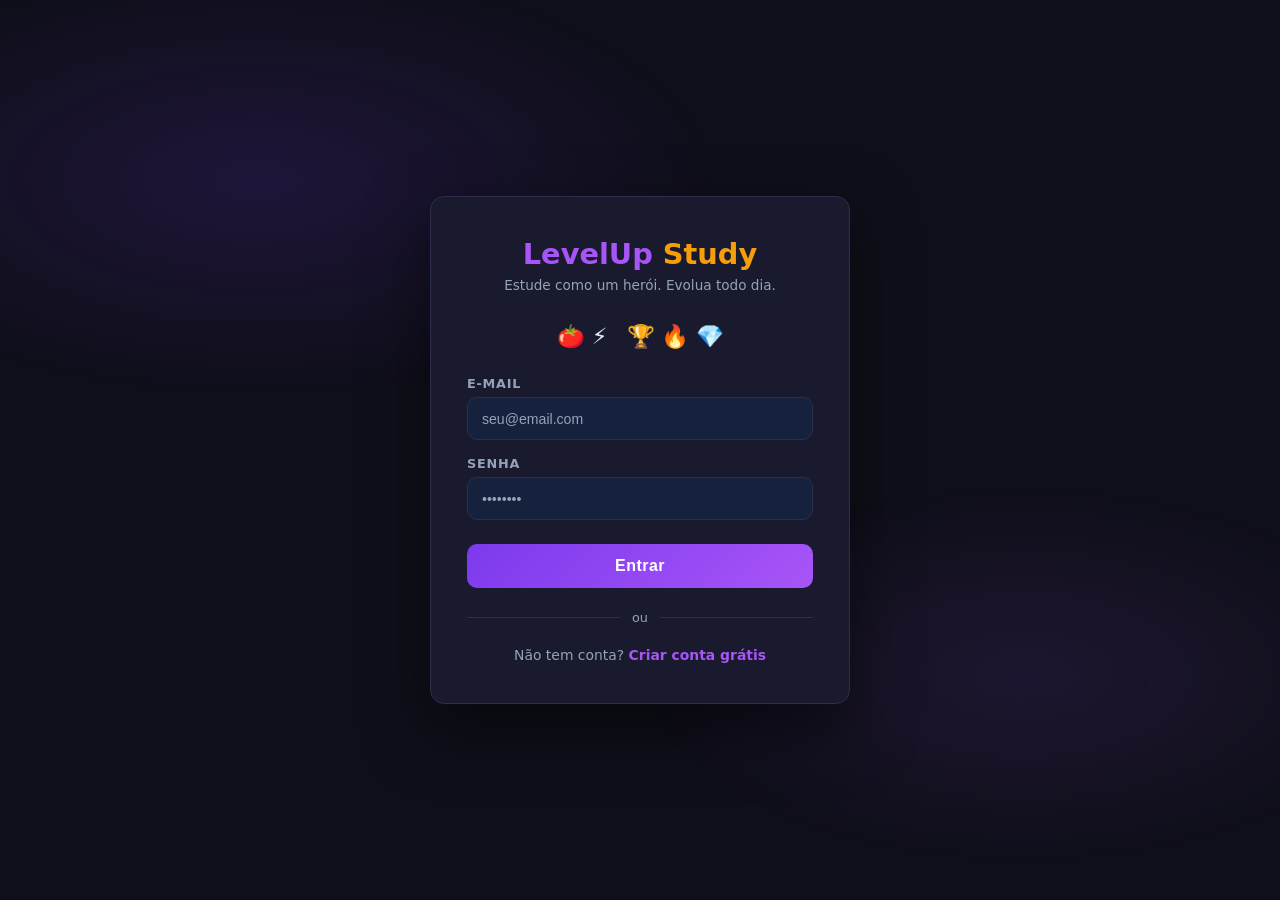
==== commit 5930a394: "refactor(frontend): organizar arquivos em pastas css/ e js/ e atualizar stripe com dynamic payment m" ====
--- a/front_end/index.html
+++ b/front_end/index.html
@@ -4,10 +4,10 @@
   <meta charset="UTF-8" />
   <meta name="viewport" content="width=device-width, initial-scale=1.0" />
   <title>LevelUp Study – Painel</title>
-  <link rel="stylesheet" href="index.css" />
-  <link rel="stylesheet" href="emoji-3d.css" />
-  <script src="emoji-catalog.js" defer></script>
-  <script src="emoji-3d.js" defer></script>
+  <link rel="stylesheet" href="css/index.css" />
+  <link rel="stylesheet" href="css/emoji-3d.css" />
+  <script src="js/emoji-catalog.js" defer></script>
+  <script src="js/emoji-3d.js" defer></script>
 </head>
 <body>
 
@@ -1334,6 +1334,6 @@
 
 <div id="toast-container"></div>
 
-<script src="index.js"></script>
+<script src="js/index.js"></script>
 </body>
 </html>
--- a/front_end/css/index.css
+++ b/front_end/css/index.css
@@ -0,0 +1,1973 @@
+/* ═══════════════════════════════════════════════
+   THEMES
+═══════════════════════════════════════════════ */
+[data-theme="dark"] {
+  --bg:        #0f0f1a;
+  --bg2:       #13131f;
+  --surface:   #1a1a2e;
+  --surface2:  #16213e;
+  --border:    #2d2d4e;
+  --accent:    #7c3aed;
+  --accent2:   #a855f7;
+  --accent-glow: rgba(124,58,237,.25);
+  --gold:      #f59e0b;
+  --green:     #10b981;
+  --red:       #ef4444;
+  --text:      #e2e8f0;
+  --text2:     #cbd5e1;
+  --muted:     #94a3b8;
+  --sidebar-w: 240px;
+}
+[data-theme="ocean"] {
+  --bg:        #040d1a;
+  --bg2:       #071323;
+  --surface:   #0a1f3a;
+  --surface2:  #0d2748;
+  --border:    #1a3a5c;
+  --accent:    #0ea5e9;
+  --accent2:   #38bdf8;
+  --accent-glow: rgba(14,165,233,.25);
+  --gold:      #f59e0b;
+  --green:     #34d399;
+  --red:       #f87171;
+  --text:      #e0f2fe;
+  --text2:     #bae6fd;
+  --muted:     #7cb9e0;
+  --sidebar-w: 240px;
+}
+[data-theme="forest"] {
+  --bg:        #071210;
+  --bg2:       #0b1a16;
+  --surface:   #0f2318;
+  --surface2:  #132e20;
+  --border:    #1f4a30;
+  --accent:    #16a34a;
+  --accent2:   #4ade80;
+  --accent-glow: rgba(22,163,74,.25);
+  --gold:      #facc15;
+  --green:     #86efac;
+  --red:       #f87171;
+  --text:      #dcfce7;
+  --text2:     #bbf7d0;
+  --muted:     #6ee7b7;
+  --sidebar-w: 240px;
+}
+[data-theme="sunset"] {
+  --bg:        #1a0a05;
+  --bg2:       #200d06;
+  --surface:   #2d1008;
+  --surface2:  #3a1509;
+  --border:    #5a2510;
+  --accent:    #ea580c;
+  --accent2:   #fb923c;
+  --accent-glow: rgba(234,88,12,.25);
+  --gold:      #fbbf24;
+  --green:     #34d399;
+  --red:       #f87171;
+  --text:      #fff7ed;
+  --text2:     #fed7aa;
+  --muted:     #fdba74;
+  --sidebar-w: 240px;
+}
+[data-theme="light"] {
+  --bg:        #f1f5f9;
+  --bg2:       #e2e8f0;
+  --surface:   #ffffff;
+  --surface2:  #f8fafc;
+  --border:    #cbd5e1;
+  --accent:    #6d28d9;
+  --accent2:   #7c3aed;
+  --accent-glow: rgba(109,40,217,.15);
+  --gold:      #d97706;
+  --green:     #059669;
+  --red:       #dc2626;
+  --text:      #1e293b;
+  --text2:     #334155;
+  --muted:     #64748b;
+  --sidebar-w: 240px;
+}
+[data-theme="midnight"] {
+  --bg:        #000000;
+  --bg2:       #080808;
+  --surface:   #111111;
+  --surface2:  #181818;
+  --border:    #2a2a2a;
+  --accent:    #e879f9;
+  --accent2:   #f0abfc;
+  --accent-glow: rgba(232,121,249,.2);
+  --gold:      #fbbf24;
+  --green:     #34d399;
+  --red:       #f87171;
+  --text:      #f5f5f5;
+  --text2:     #e5e5e5;
+  --muted:     #a3a3a3;
+  --sidebar-w: 240px;
+}
+
+/* ═══════════════════════════════════════════════
+   RESET & BASE
+═══════════════════════════════════════════════ */
+*, *::before, *::after { box-sizing: border-box; margin: 0; padding: 0; }
+
+body {
+  font-family: 'Segoe UI', system-ui, sans-serif;
+  background: var(--bg);
+  color: var(--text);
+  min-height: 100vh;
+  display: flex;
+  transition: background .3s, color .3s;
+}
+
+/* ═══════════════════════════════════════════════
+   SIDEBAR
+═══════════════════════════════════════════════ */
+.sidebar {
+  width: var(--sidebar-w);
+  background: var(--surface);
+  border-right: 1px solid var(--border);
+  display: flex;
+  flex-direction: column;
+  position: fixed;
+  top: 0; left: 0; bottom: 0;
+  z-index: 20;
+  transition: transform .3s, background .3s;
+  overflow-y: auto;
+}
+
+.sidebar-logo {
+  padding: 22px 20px 16px;
+  border-bottom: 1px solid var(--border);
+  flex-shrink: 0;
+}
+.sidebar-logo .brand {
+  font-size: 1.15rem;
+  font-weight: 800;
+  color: var(--accent2);
+  line-height: 1;
+}
+.sidebar-logo .brand span { color: var(--gold); }
+.sidebar-logo .tagline {
+  font-size: .68rem;
+  color: var(--muted);
+  margin-top: 3px;
+}
+
+.sidebar-xp {
+  padding: 14px 20px;
+  border-bottom: 1px solid var(--border);
+  flex-shrink: 0;
+}
+.sidebar-xp-row {
+  display: flex;
+  justify-content: space-between;
+  align-items: baseline;
+  margin-bottom: 6px;
+}
+.sidebar-level {
+  font-size: .9rem;
+  font-weight: 800;
+  color: var(--accent2);
+}
+.sidebar-xp-val {
+  font-size: .72rem;
+  color: var(--muted);
+}
+.xp-bar {
+  height: 7px;
+  background: var(--border);
+  border-radius: 99px;
+  overflow: hidden;
+}
+.xp-fill {
+  height: 100%;
+  background: linear-gradient(90deg, var(--accent), var(--accent2));
+  border-radius: 99px;
+  transition: width .6s ease;
+}
+.xp-next {
+  font-size: .68rem;
+  color: var(--muted);
+  margin-top: 4px;
+  text-align: right;
+}
+
+nav {
+  flex: 1;
+  padding: 10px 0;
+}
+.nav-section-label {
+  font-size: .62rem;
+  font-weight: 700;
+  text-transform: uppercase;
+  letter-spacing: .1em;
+  color: var(--muted);
+  padding: 12px 20px 4px;
+}
+.nav-item {
+  display: flex;
+  align-items: center;
+  gap: 12px;
+  padding: 10px 20px;
+  cursor: pointer;
+  border-radius: 0;
+  transition: background .15s, color .15s;
+  color: var(--muted);
+  font-size: .88rem;
+  font-weight: 500;
+  border: none;
+  background: none;
+  width: 100%;
+  text-align: left;
+  position: relative;
+}
+.nav-item:hover { background: var(--surface2); color: var(--text); }
+.nav-item.active {
+  color: var(--accent2);
+  background: var(--surface2);
+  font-weight: 700;
+}
+.nav-item.active::before {
+  content: "";
+  position: absolute;
+  left: 0; top: 0; bottom: 0;
+  width: 3px;
+  background: var(--accent2);
+  border-radius: 0 2px 2px 0;
+}
+.nav-icon { font-size: 1.1rem; width: 22px; text-align: center; flex-shrink: 0; }
+
+.streak-badge {
+  display: inline-flex;
+  align-items: center;
+  gap: 4px;
+  background: var(--surface2);
+  border: 1px solid var(--border);
+  border-radius: 99px;
+  padding: 3px 10px;
+  font-size: .75rem;
+  font-weight: 700;
+  color: var(--gold);
+  margin: 0 20px 8px;
+}
+
+.sidebar-footer {
+  border-top: 1px solid var(--border);
+  padding: 14px 20px;
+  flex-shrink: 0;
+}
+.user-info {
+  display: flex;
+  align-items: center;
+  gap: 10px;
+  margin-bottom: 10px;
+}
+.user-avatar {
+  width: 34px; height: 34px;
+  border-radius: 50%;
+  background: linear-gradient(135deg, var(--accent), var(--accent2));
+  display: flex;
+  align-items: center;
+  justify-content: center;
+  font-size: .85rem;
+  font-weight: 700;
+  color: #fff;
+  flex-shrink: 0;
+}
+.user-details { min-width: 0; }
+.user-name {
+  font-size: .82rem;
+  font-weight: 700;
+  white-space: nowrap;
+  overflow: hidden;
+  text-overflow: ellipsis;
+}
+.user-email {
+  font-size: .68rem;
+  color: var(--muted);
+  white-space: nowrap;
+  overflow: hidden;
+  text-overflow: ellipsis;
+}
+.btn-logout {
+  width: 100%;
+  padding: 8px;
+  background: transparent;
+  border: 1px solid var(--border);
+  border-radius: 8px;
+  color: var(--muted);
+  font-size: .8rem;
+  font-weight: 600;
+  cursor: pointer;
+  transition: border-color .2s, color .2s, background .2s;
+}
+.btn-logout:hover { border-color: var(--red); color: var(--red); background: rgba(239,68,68,.06); }
+
+/* ═══════════════════════════════════════════════
+   MAIN CONTENT
+═══════════════════════════════════════════════ */
+.main {
+  margin-left: var(--sidebar-w);
+  flex: 1;
+  display: flex;
+  flex-direction: column;
+  min-height: 100vh;
+  transition: margin .3s;
+}
+
+.topbar {
+  background: var(--surface);
+  border-bottom: 1px solid var(--border);
+  padding: 14px 28px;
+  display: flex;
+  align-items: center;
+  justify-content: space-between;
+  gap: 16px;
+  position: sticky;
+  top: 0;
+  z-index: 10;
+}
+.topbar-title {
+  font-size: 1.05rem;
+  font-weight: 700;
+  color: var(--text);
+}
+.topbar-right { display: flex; align-items: center; gap: 12px; }
+
+.hamburger {
+  display: none;
+  background: none;
+  border: none;
+  color: var(--text);
+  font-size: 1.3rem;
+  cursor: pointer;
+  padding: 4px;
+}
+
+.content {
+  padding: 24px 28px;
+  flex: 1;
+}
+.section { display: none; }
+.section.active { display: block; }
+
+/* ═══════════════════════════════════════════════
+   CARDS & GRID
+═══════════════════════════════════════════════ */
+.grid-2 {
+  display: grid;
+  grid-template-columns: 1fr 1fr;
+  gap: 20px;
+}
+.grid-3 {
+  display: grid;
+  grid-template-columns: repeat(3, 1fr);
+  gap: 16px;
+  margin-bottom: 20px;
+}
+.col-span-2 { grid-column: span 2; }
+
+.card {
+  background: var(--surface);
+  border: 1px solid var(--border);
+  border-radius: 14px;
+  padding: 20px;
+  transition: background .3s, border-color .3s;
+}
+.card-title {
+  font-size: .75rem;
+  font-weight: 700;
+  text-transform: uppercase;
+  letter-spacing: .08em;
+  color: var(--accent2);
+  margin-bottom: 16px;
+  display: flex;
+  align-items: center;
+  gap: 7px;
+}
+
+.stat-card {
+  background: var(--surface);
+  border: 1px solid var(--border);
+  border-radius: 14px;
+  padding: 16px 20px;
+  display: flex;
+  align-items: center;
+  gap: 14px;
+  transition: background .3s;
+}
+.stat-card-icon {
+  width: 44px; height: 44px;
+  border-radius: 12px;
+  display: flex;
+  align-items: center;
+  justify-content: center;
+  font-size: 1.3rem;
+  flex-shrink: 0;
+}
+.icon-purple { background: rgba(124,58,237,.18); }
+.icon-gold   { background: rgba(245,158,11,.18); }
+.icon-green  { background: rgba(16,185,129,.18); }
+.icon-red    { background: rgba(239,68,68,.18);  }
+.stat-info { min-width: 0; }
+.stat-val {
+  font-size: 1.5rem;
+  font-weight: 800;
+  line-height: 1;
+  color: var(--text);
+}
+.stat-label { font-size: .72rem; color: var(--muted); margin-top: 2px; }
+
+/* ═══════════════════════════════════════════════
+   POMODORO
+═══════════════════════════════════════════════ */
+.timer-display {
+  font-size: 5rem;
+  font-weight: 800;
+  text-align: center;
+  letter-spacing: .05em;
+  margin: 8px 0 4px;
+  font-variant-numeric: tabular-nums;
+  color: var(--text);
+  transition: color .3s;
+}
+.timer-display.break { color: var(--green); }
+.timer-mode {
+  text-align: center;
+  font-size: .82rem;
+  color: var(--muted);
+  margin-bottom: 18px;
+  font-weight: 600;
+  letter-spacing: .04em;
+  text-transform: uppercase;
+}
+
+.timer-ring-wrap {
+  display: flex;
+  justify-content: center;
+  align-items: center;
+  position: relative;
+  margin-bottom: 6px;
+}
+.timer-ring {
+  transform: rotate(-90deg);
+}
+.ring-bg   { fill: none; stroke: var(--border); stroke-width: 6; }
+.ring-fill {
+  fill: none;
+  stroke: var(--accent2);
+  stroke-width: 6;
+  stroke-linecap: round;
+  transition: stroke-dashoffset .9s linear, stroke .3s;
+}
+.ring-fill.break { stroke: var(--green); }
+.timer-inner {
+  position: absolute;
+  text-align: center;
+}
+
+.timer-btns { display: flex; gap: 10px; justify-content: center; margin-top: 16px; }
+.btn {
+  border: none;
+  border-radius: 10px;
+  padding: 10px 22px;
+  font-size: .88rem;
+  font-weight: 700;
+  cursor: pointer;
+  transition: opacity .15s, transform .1s, box-shadow .15s;
+  letter-spacing: .02em;
+}
+.btn:active { transform: scale(.97); }
+.btn:hover  { opacity: .88; }
+.btn:disabled { opacity: .4; cursor: not-allowed; transform: none; }
+.btn-primary  { background: linear-gradient(135deg, var(--accent), var(--accent2)); color: #fff; box-shadow: 0 4px 14px var(--accent-glow); }
+.btn-secondary { background: var(--surface2); color: var(--text2); border: 1px solid var(--border); }
+.btn-gold   { background: var(--gold); color: #1a0a00; }
+.btn-green  { background: var(--green); color: #fff; }
+.btn-danger { background: var(--red); color: #fff; }
+.btn-sm { padding: 7px 14px; font-size: .78rem; }
+.btn-full { width: 100%; justify-content: center; }
+
+.preset-row {
+  display: flex;
+  gap: 8px;
+  justify-content: center;
+  margin-top: 14px;
+  flex-wrap: wrap;
+}
+.pom-dots {
+  display: flex;
+  gap: 7px;
+  justify-content: center;
+  margin-top: 14px;
+}
+.pom-dot {
+  width: 11px; height: 11px;
+  border-radius: 50%;
+  background: var(--border);
+  transition: background .3s, transform .2s;
+}
+.pom-dot.done { background: var(--accent2); transform: scale(1.15); }
+
+/* ═══════════════════════════════════════════════
+   TASKS
+═══════════════════════════════════════════════ */
+.task-form { display: flex; flex-direction: column; gap: 10px; margin-bottom: 18px; }
+.task-form-row { display: flex; gap: 8px; flex-wrap: wrap; }
+input, select {
+  background: var(--surface2);
+  border: 1px solid var(--border);
+  border-radius: 10px;
+  padding: 9px 13px;
+  color: var(--text);
+  font-size: .88rem;
+  outline: none;
+  transition: border-color .2s, box-shadow .2s, background .3s;
+}
+input:focus, select:focus {
+  border-color: var(--accent2);
+  box-shadow: 0 0 0 3px var(--accent-glow);
+}
+input[type="text"] { flex: 1; min-width: 140px; }
+input::placeholder { color: var(--muted); }
+select option { background: var(--surface2); }
+
+.date-picker { position: relative; flex: 1; min-width: 210px; }
+.date-picker-trigger {
+  width: 100%; min-height: 40px; padding: 8px 12px; display: flex; align-items: center; gap: 9px;
+  color: var(--muted); background: var(--surface2); border: 1px solid var(--border); border-radius: 10px;
+  font: inherit; font-size: .88rem; text-align: left; cursor: pointer; outline: none;
+  transition: border-color .2s, box-shadow .2s, background .2s;
+}
+.date-picker-trigger:hover { border-color: color-mix(in srgb, var(--accent2) 55%, var(--border)); }
+.date-picker-trigger:focus-visible, .date-picker.open .date-picker-trigger { border-color: var(--accent2); box-shadow: 0 0 0 3px var(--accent-glow); }
+.date-picker.has-value .date-picker-trigger { color: var(--text); }
+.date-picker-icon { font-size: 1.08rem; }
+.date-picker-chevron { margin-left: auto; color: var(--accent2); transition: transform .2s; }
+.date-picker.open .date-picker-chevron { transform: rotate(180deg); }
+.date-picker-popover {
+  position: absolute; z-index: 120; left: 0; top: calc(100% + 8px); width: min(326px, calc(100vw - 48px)); padding: 14px;
+  color: var(--text); background: var(--surface); border: 1px solid var(--border); border-radius: 14px;
+  box-shadow: 0 18px 45px rgba(0,0,0,.38);
+}
+.date-picker-popover[hidden] { display: none; }
+.date-picker-header { display: grid; grid-template-columns: 36px 1fr 36px; align-items: center; gap: 6px; }
+.date-picker-nav, .date-picker-month, .date-picker-actions button, .date-picker-day { border: 0; color: inherit; background: transparent; font: inherit; cursor: pointer; }
+.date-picker-nav { width: 36px; height: 36px; border-radius: 9px; font-size: 1.45rem; color: var(--accent2); }
+.date-picker-nav:hover, .date-picker-nav:focus-visible, .date-picker-month:hover, .date-picker-month:focus-visible { background: var(--surface2); outline: none; }
+.date-picker-month { height: 36px; border-radius: 9px; font-weight: 800; text-transform: capitalize; }
+.date-picker-weekdays, .date-picker-grid { display: grid; grid-template-columns: repeat(7, 1fr); gap: 3px; }
+.date-picker-weekdays { margin: 11px 0 5px; }
+.date-picker-weekdays span { color: var(--muted); font-size: .66rem; font-weight: 800; text-align: center; text-transform: uppercase; }
+.date-picker-day { position: relative; aspect-ratio: 1; min-width: 0; border-radius: 9px; display: grid; place-items: center; font-size: .79rem; }
+.date-picker-day:hover, .date-picker-day:focus-visible { background: var(--surface2); outline: 2px solid var(--accent2); outline-offset: -2px; }
+.date-picker-day.outside { color: var(--muted); opacity: .42; }
+.date-picker-day.today { color: var(--accent2); font-weight: 900; }
+.date-picker-day.today::after { content: ''; position: absolute; bottom: 4px; width: 4px; height: 4px; border-radius: 50%; background: currentColor; }
+.date-picker-day.selected { color: #fff; font-weight: 900; background: linear-gradient(135deg, var(--accent), var(--accent2)); box-shadow: 0 5px 14px var(--accent-glow); }
+.date-picker-day.selected::after { background: #fff; }
+.date-picker-actions { display: flex; justify-content: space-between; margin-top: 10px; padding-top: 10px; border-top: 1px solid var(--border); }
+.date-picker-actions button { padding: 6px 9px; border-radius: 7px; color: var(--accent2); font-size: .76rem; font-weight: 800; }
+.date-picker-actions button:hover, .date-picker-actions button:focus-visible { background: var(--surface2); outline: none; }
+@media (max-width: 620px) { .date-picker { flex-basis: 100%; } .date-picker-popover { left: 50%; transform: translateX(-50%); } }
+
+.task-list { display: flex; flex-direction: column; gap: 8px; }
+.task-item {
+  background: var(--surface2);
+  border: 1px solid var(--border);
+  border-radius: 10px;
+  padding: 11px 14px;
+  display: flex;
+  align-items: center;
+  gap: 10px;
+  transition: opacity .2s, border-color .2s;
+}
+.task-item:hover { border-color: var(--accent); }
+.task-item.done { opacity: .4; }
+.task-item.done .task-title { text-decoration: line-through; }
+.task-info { flex: 1; min-width: 0; }
+.task-title { font-size: .9rem; font-weight: 600; white-space: nowrap; overflow: hidden; text-overflow: ellipsis; }
+.task-meta  { font-size: .72rem; color: var(--muted); margin-top: 2px; }
+.priority-badge {
+  font-size: .65rem; font-weight: 700;
+  padding: 3px 9px; border-radius: 99px; white-space: nowrap; flex-shrink: 0;
+}
+.p1 { background: rgba(239,68,68,.18);   color: #fca5a5; }
+.p2 { background: rgba(245,158,11,.18);  color: #fde68a; }
+.p3 { background: rgba(16,185,129,.18);  color: #86efac; }
+
+.task-xp {
+  font-size: .68rem;
+  font-weight: 800;
+  color: var(--gold);
+  background: rgba(245,158,11,.12);
+  border: 1px solid rgba(245,158,11,.35);
+  padding: 3px 9px;
+  border-radius: 99px;
+  white-space: nowrap;
+  flex-shrink: 0;
+}
+.task-item.done .task-xp { color: var(--muted); background: var(--surface); border-color: var(--border); }
+
+/* ═══════════════════════════════════════════════
+   RPG: HERÓI E MONSTRO
+═══════════════════════════════════════════════ */
+.hero-card {
+  display: flex;
+  align-items: center;
+  gap: 20px;
+  flex-wrap: wrap;
+}
+.hero-avatar {
+  font-size: 3.2rem;
+  width: 88px;
+  height: 88px;
+  display: flex;
+  align-items: center;
+  justify-content: center;
+  border-radius: 50%;
+  background: var(--surface2);
+  border: 3px solid var(--accent);
+  box-shadow: 0 0 18px rgba(124,58,237,.35);
+  flex-shrink: 0;
+}
+.hero-info { flex: 1; min-width: 200px; display: flex; flex-direction: column; gap: 6px; }
+.hero-class-row { display: flex; align-items: center; gap: 10px; }
+.hero-class {
+  font-size: .68rem;
+  font-weight: 800;
+  text-transform: uppercase;
+  letter-spacing: .6px;
+  color: var(--accent2);
+  background: rgba(168,85,247,.14);
+  border: 1px solid var(--accent2);
+  padding: 2px 10px;
+  border-radius: 99px;
+}
+.hero-level { font-size: .75rem; font-weight: 700; color: var(--gold); }
+.hero-name { font-size: 1.15rem; font-weight: 800; }
+.hero-xpbar {
+  position: relative;
+  height: 16px;
+  background: var(--surface);
+  border: 1px solid var(--border);
+  border-radius: 999px;
+  overflow: hidden;
+}
+.hero-xpbar-fill {
+  height: 100%;
+  background: linear-gradient(90deg, var(--accent), var(--accent2));
+  border-radius: 999px;
+  transition: width .6s ease;
+}
+.hero-xpbar-label {
+  position: absolute;
+  inset: 0;
+  display: flex;
+  align-items: center;
+  justify-content: center;
+  font-size: .62rem;
+  font-weight: 700;
+  color: var(--text);
+  text-shadow: 0 1px 2px rgba(0,0,0,.5);
+}
+.hero-attrs { display: flex; flex-direction: column; gap: 8px; min-width: 210px; }
+.hero-attr { display: flex; align-items: center; gap: 8px; }
+.attr-name { font-size: .68rem; font-weight: 700; width: 118px; flex-shrink: 0; }
+.attr-name small { color: var(--muted); font-weight: 500; }
+.attr-bar {
+  flex: 1;
+  height: 8px;
+  background: var(--surface);
+  border-radius: 999px;
+  overflow: hidden;
+}
+.attr-fill { height: 100%; border-radius: 999px; transition: width .6s ease; }
+.attr-red  { background: linear-gradient(90deg, #ef4444, #f97316); }
+.attr-blue { background: linear-gradient(90deg, #3b82f6, #06b6d4); }
+.attr-gold { background: linear-gradient(90deg, #f59e0b, #fbbf24); }
+.attr-val { font-size: .72rem; color: var(--muted); min-width: 24px; text-align: right; }
+
+/* monstro da batalha de foco */
+.monster-box {
+  display: flex;
+  align-items: center;
+  gap: 14px;
+  padding: 12px 16px;
+  margin-bottom: 12px;
+  background: var(--surface2);
+  border: 1px solid var(--border);
+  border-radius: 14px;
+  text-align: left;
+}
+.monster-icon { font-size: 2.4rem; animation: monsterBob 2.2s ease-in-out infinite; }
+@keyframes monsterBob {
+  0%, 100% { transform: translateY(0) rotate(-3deg); }
+  50%      { transform: translateY(-5px) rotate(3deg); }
+}
+.monster-detail { flex: 1; display: flex; flex-direction: column; gap: 5px; }
+.monster-name { font-size: .85rem; font-weight: 700; }
+.monster-hp {
+  height: 10px;
+  background: var(--surface);
+  border: 1px solid var(--border);
+  border-radius: 999px;
+  overflow: hidden;
+}
+.monster-hp-fill {
+  height: 100%;
+  background: linear-gradient(90deg, #ef4444, #f97316);
+  border-radius: 999px;
+  transition: width 1s linear;
+}
+.monster-hp-label { font-size: .65rem; color: var(--muted); font-weight: 600; }
+
+.monster-mini {
+  display: flex;
+  align-items: center;
+  gap: 10px;
+  padding: 8px 12px;
+  margin-bottom: 10px;
+  background: var(--surface2);
+  border: 1px solid var(--border);
+  border-radius: 12px;
+}
+.monster-mini > span:first-child { font-size: 1.5rem; }
+.monster-mini-info { flex: 1; display: flex; flex-direction: column; gap: 4px; }
+.monster-mini-name { font-size: .7rem; font-weight: 700; }
+
+/* ═══════════════════════════════════════════════
+   RPG: CELEBRAÇÃO DE LEVEL UP
+═══════════════════════════════════════════════ */
+.levelup-overlay {
+  position: fixed;
+  inset: 0;
+  z-index: 400;
+  display: flex;
+  align-items: center;
+  justify-content: center;
+  background: rgba(8, 8, 24, .78);
+  backdrop-filter: blur(4px);
+  opacity: 0;
+  pointer-events: none;
+  transition: opacity .3s;
+}
+.levelup-overlay.show { opacity: 1; pointer-events: auto; }
+
+.lvlup-card {
+  position: relative;
+  text-align: center;
+  padding: 38px 56px;
+  background: var(--surface);
+  border: 2px solid var(--gold);
+  border-radius: 24px;
+  box-shadow: 0 0 60px rgba(245,158,11,.45), 0 0 120px rgba(168,85,247,.25);
+  transform: scale(.6);
+  transition: transform .4s cubic-bezier(.2, 1.6, .4, 1);
+  max-width: 90vw;
+}
+.levelup-overlay.show .lvlup-card { transform: scale(1); }
+
+.lvlup-icon {
+  font-size: 4.6rem;
+  line-height: 1.1;
+  animation: lvlupBounce 1s ease-in-out infinite;
+}
+@keyframes lvlupBounce {
+  0%, 100% { transform: translateY(0) scale(1); }
+  50%      { transform: translateY(-10px) scale(1.08); }
+}
+.lvlup-title {
+  margin-top: 6px;
+  font-size: 2.1rem;
+  font-weight: 900;
+  letter-spacing: 4px;
+  background: linear-gradient(90deg, var(--gold), #fff7d6, var(--gold));
+  background-size: 200% auto;
+  -webkit-background-clip: text;
+  background-clip: text;
+  color: transparent;
+  animation: lvlupShine 2s linear infinite;
+}
+@keyframes lvlupShine {
+  to { background-position: 200% center; }
+}
+.lvlup-msg { margin-top: 10px; font-size: .95rem; color: var(--text); line-height: 1.6; }
+.lvlup-msg b { color: var(--gold); }
+.lvlup-class {
+  display: inline-block;
+  margin-top: 4px;
+  font-size: 1.2rem;
+  font-weight: 800;
+  color: var(--accent2);
+}
+.lvlup-hint { margin-top: 16px; font-size: .65rem; color: var(--muted); }
+
+.lvlup-confetti {
+  position: absolute;
+  inset: 0;
+  overflow: hidden;
+  pointer-events: none;
+}
+.conf {
+  position: absolute;
+  top: -14px;
+  width: 10px;
+  height: 10px;
+  animation: confFall linear forwards;
+}
+@keyframes confFall {
+  to { transform: translateY(105vh) rotate(720deg); }
+}
+.task-actions { display: flex; gap: 6px; flex-shrink: 0; }
+
+.empty-state {
+  text-align: center;
+  padding: 32px 0;
+  color: var(--muted);
+  font-size: .88rem;
+}
+.empty-state .empty-icon { font-size: 2.5rem; margin-bottom: 8px; }
+
+/* ═══════════════════════════════════════════════
+   SUGGEST BOX
+═══════════════════════════════════════════════ */
+.suggest-box {
+  background: linear-gradient(135deg, var(--surface2), var(--surface));
+  border: 1px solid var(--accent);
+  border-radius: 12px;
+  padding: 18px;
+  display: flex;
+  flex-direction: column;
+  gap: 8px;
+  box-shadow: 0 0 20px var(--accent-glow);
+}
+.suggest-title { font-size: 1.05rem; font-weight: 700; color: var(--accent2); }
+.suggest-body  { font-size: .88rem; color: var(--text2); }
+.suggest-meta  { font-size: .75rem; color: var(--muted); }
+
+/* ═══════════════════════════════════════════════
+   ACHIEVEMENTS
+═══════════════════════════════════════════════ */
+#ach-summary {
+  display: flex;
+  align-items: center;
+  flex-wrap: wrap;
+  gap: 14px;
+  padding: 14px 18px;
+  margin-bottom: 8px;
+  background: var(--surface2);
+  border: 1px solid var(--border);
+  border-radius: 14px;
+}
+.ach-rank { font-weight: 800; font-size: 1rem; }
+.ach-count { color: var(--muted); font-size: .8rem; }
+.ach-total-bar {
+  flex: 1;
+  min-width: 120px;
+  height: 10px;
+  background: var(--surface);
+  border-radius: 999px;
+  overflow: hidden;
+}
+.ach-total-fill {
+  height: 100%;
+  background: linear-gradient(90deg, var(--accent), var(--gold));
+  border-radius: 999px;
+  transition: width .6s ease;
+}
+.ach-pct { font-weight: 700; color: var(--gold); font-size: .85rem; }
+
+.ach-cat-title {
+  margin: 20px 0 10px;
+  font-size: .78rem;
+  font-weight: 700;
+  letter-spacing: .8px;
+  text-transform: uppercase;
+  color: var(--muted);
+}
+
+.badges-grid {
+  display: grid;
+  grid-template-columns: repeat(auto-fill, minmax(132px, 1fr));
+  gap: 12px;
+}
+.badge {
+  position: relative;
+  display: flex;
+  flex-direction: column;
+  align-items: center;
+  gap: 6px;
+  padding: 16px 12px 14px;
+  background: var(--surface2);
+  border: 1px solid var(--border);
+  border-radius: 14px;
+  text-align: center;
+  overflow: hidden;
+  transition: transform .2s, box-shadow .2s;
+}
+.badge:hover { transform: translateY(-3px); }
+.badge:not(.unlocked) { opacity: .6; }
+.badge:not(.unlocked) .badge-icon { filter: grayscale(1); opacity: .55; }
+.badge-icon { font-size: 2.1rem; line-height: 1.2; }
+.badge-name { font-size: .74rem; color: var(--text); font-weight: 700; }
+.badge:not(.unlocked) .badge-name { color: var(--muted); }
+.badge-desc { font-size: .64rem; color: var(--muted); }
+
+/* raridades */
+.badge-rarity {
+  font-size: .58rem;
+  font-weight: 700;
+  letter-spacing: .4px;
+  text-transform: uppercase;
+  padding: 2px 9px;
+  border-radius: 999px;
+  background: var(--surface);
+  border: 1px solid var(--border);
+  color: var(--muted);
+}
+.badge.unlocked.r-comum    { border-color: #22c55e; box-shadow: 0 0 14px rgba(34,197,94,.22); }
+.badge.unlocked.r-raro     { border-color: #3b82f6; box-shadow: 0 0 16px rgba(59,130,246,.28); }
+.badge.unlocked.r-epico    { border-color: #a855f7; box-shadow: 0 0 18px rgba(168,85,247,.32); }
+.badge.unlocked.r-lendario { border-color: var(--gold); box-shadow: 0 0 22px rgba(245,158,11,.38); }
+.badge.unlocked.r-comum    .badge-rarity { color: #22c55e; border-color: #22c55e; }
+.badge.unlocked.r-raro     .badge-rarity { color: #3b82f6; border-color: #3b82f6; }
+.badge.unlocked.r-epico    .badge-rarity { color: #a855f7; border-color: #a855f7; }
+.badge.unlocked.r-lendario .badge-rarity { color: var(--gold); border-color: var(--gold); }
+
+/* ícone das desbloqueadas flutua; lendárias têm brilho passando */
+.badge.unlocked .badge-icon { animation: badgeFloat 3s ease-in-out infinite; }
+@keyframes badgeFloat {
+  0%, 100% { transform: translateY(0); }
+  50%      { transform: translateY(-4px); }
+}
+.badge.unlocked.r-lendario::before {
+  content: "";
+  position: absolute;
+  top: 0; left: 0;
+  width: 45%; height: 100%;
+  background: linear-gradient(110deg, transparent, rgba(255,255,255,.16), transparent);
+  animation: achShine 2.8s linear infinite;
+  pointer-events: none;
+}
+@keyframes achShine {
+  0%   { transform: translateX(-130%); }
+  100% { transform: translateX(260%); }
+}
+
+.badge-check {
+  position: absolute;
+  top: 8px; right: 8px;
+  width: 18px; height: 18px;
+  border-radius: 50%;
+  background: #22c55e;
+  color: #fff;
+  font-size: .62rem;
+  font-weight: 800;
+  display: flex;
+  align-items: center;
+  justify-content: center;
+}
+
+/* progresso das bloqueadas */
+.ach-bar {
+  width: 100%;
+  height: 6px;
+  background: var(--surface);
+  border-radius: 999px;
+  overflow: hidden;
+  margin-top: 2px;
+}
+.ach-bar-fill {
+  height: 100%;
+  background: linear-gradient(90deg, var(--accent), var(--accent2));
+  border-radius: 999px;
+}
+.ach-bar-label { font-size: .6rem; color: var(--muted); font-weight: 600; }
+
+/* ═══════════════════════════════════════════════
+   THEMES SECTION
+═══════════════════════════════════════════════ */
+.themes-grid {
+  display: grid;
+  grid-template-columns: repeat(auto-fill, minmax(160px, 1fr));
+  gap: 14px;
+}
+.theme-card {
+  border-radius: 14px;
+  overflow: hidden;
+  border: 2px solid transparent;
+  cursor: pointer;
+  transition: border-color .2s, transform .15s, box-shadow .2s;
+}
+.theme-card:hover { transform: translateY(-3px); }
+.theme-card.active { border-color: var(--accent2); box-shadow: 0 0 20px var(--accent-glow); }
+.theme-preview {
+  height: 90px;
+  display: flex;
+  flex-direction: column;
+  padding: 10px;
+  gap: 6px;
+  position: relative;
+}
+.preview-bar { height: 8px; border-radius: 4px; }
+.preview-card { height: 28px; border-radius: 6px; }
+.theme-name {
+  padding: 8px 12px;
+  font-size: .82rem;
+  font-weight: 700;
+  display: flex;
+  align-items: center;
+  justify-content: space-between;
+}
+.theme-check { font-size: .9rem; }
+
+.tp-dark     { background: #0f0f1a; }
+.tp-dark     .preview-bar { background: #7c3aed; }
+.tp-dark     .preview-card { background: #1a1a2e; border: 1px solid #2d2d4e; }
+.tp-dark     .theme-name { background: #1a1a2e; color: #e2e8f0; }
+
+.tp-ocean    { background: #040d1a; }
+.tp-ocean    .preview-bar { background: #0ea5e9; }
+.tp-ocean    .preview-card { background: #0a1f3a; border: 1px solid #1a3a5c; }
+.tp-ocean    .theme-name { background: #0a1f3a; color: #e0f2fe; }
+
+.tp-forest   { background: #071210; }
+.tp-forest   .preview-bar { background: #16a34a; }
+.tp-forest   .preview-card { background: #0f2318; border: 1px solid #1f4a30; }
+.tp-forest   .theme-name { background: #0f2318; color: #dcfce7; }
+
+.tp-sunset   { background: #1a0a05; }
+.tp-sunset   .preview-bar { background: #ea580c; }
+.tp-sunset   .preview-card { background: #2d1008; border: 1px solid #5a2510; }
+.tp-sunset   .theme-name { background: #2d1008; color: #fff7ed; }
+
+.tp-light    { background: #f1f5f9; }
+.tp-light    .preview-bar { background: #6d28d9; }
+.tp-light    .preview-card { background: #ffffff; border: 1px solid #cbd5e1; }
+.tp-light    .theme-name { background: #ffffff; color: #1e293b; }
+
+.tp-midnight { background: #000000; }
+.tp-midnight .preview-bar { background: #e879f9; }
+.tp-midnight .preview-card { background: #111111; border: 1px solid #2a2a2a; }
+.tp-midnight .theme-name { background: #111111; color: #f5f5f5; }
+
+/* ═══════════════════════════════════════════════
+   TOAST
+═══════════════════════════════════════════════ */
+#toast-container {
+  position: fixed;
+  bottom: 24px; right: 24px;
+  display: flex; flex-direction: column;
+  gap: 8px; z-index: 100;
+}
+.toast {
+  background: var(--surface);
+  border: 1px solid var(--border);
+  border-radius: 12px;
+  padding: 12px 18px;
+  color: var(--text);
+  font-size: .86rem;
+  animation: slide-in .3s ease;
+  max-width: 290px;
+  box-shadow: 0 8px 24px rgba(0,0,0,.3);
+}
+.toast.gold { border-color: var(--gold); }
+.toast.green { border-color: var(--green); }
+@keyframes slide-in {
+  from { transform: translateX(110px); opacity: 0; }
+  to   { transform: translateX(0);     opacity: 1; }
+}
+
+/* ═══════════════════════════════════════════════
+   MOBILE OVERLAY
+═══════════════════════════════════════════════ */
+.sidebar-overlay {
+  display: none;
+  position: fixed;
+  inset: 0;
+  background: rgba(0,0,0,.5);
+  z-index: 19;
+}
+
+::-webkit-scrollbar { width: 5px; }
+::-webkit-scrollbar-track { background: transparent; }
+::-webkit-scrollbar-thumb { background: var(--border); border-radius: 3px; }
+
+/* ═══════════════════════════════════════════════
+   RESPONSIVE
+═══════════════════════════════════════════════ */
+@media (max-width: 768px) {
+  :root { --sidebar-w: 240px; }
+  .sidebar { transform: translateX(-100%); }
+  .sidebar.open { transform: translateX(0); }
+  .sidebar-overlay.show { display: block; }
+  .main { margin-left: 0; }
+  .hamburger { display: block; }
+  .grid-2, .grid-3 { grid-template-columns: 1fr; }
+  .col-span-2 { grid-column: span 1; }
+  .content { padding: 16px; }
+}
+@media (max-width: 480px) {
+  .timer-display { font-size: 3.5rem; }
+}
+
+/* ═══════════════════════════════════════════════
+   SNAKE GAME
+═══════════════════════════════════════════════ */
+.snake-wrap {
+  display: flex;
+  flex-direction: column;
+  align-items: center;
+  gap: 16px;
+}
+.snake-stats {
+  display: flex;
+  gap: 28px;
+}
+.snake-stat {
+  display: flex;
+  flex-direction: column;
+  align-items: center;
+  gap: 2px;
+}
+.snake-stat-label {
+  font-size: .68rem;
+  text-transform: uppercase;
+  letter-spacing: .06em;
+  color: var(--muted);
+}
+.snake-stat-val {
+  font-size: 1.6rem;
+  font-weight: 800;
+  color: var(--text);
+}
+.snake-stat-val.gold { color: var(--gold); }
+
+.snake-board-wrap {
+  position: relative;
+  border-radius: 14px;
+  overflow: hidden;
+  border: 2px solid var(--border);
+  box-shadow: 0 0 24px var(--accent-glow);
+  line-height: 0;
+}
+#snake-canvas, #snake-canvas-modal {
+  background: var(--surface2);
+  display: block;
+}
+
+.snake-overlay {
+  position: absolute;
+  inset: 0;
+  background: rgba(0,0,0,.72);
+  display: flex;
+  flex-direction: column;
+  align-items: center;
+  justify-content: center;
+  gap: 16px;
+  text-align: center;
+  padding: 16px;
+}
+.snake-overlay.hidden { display: none; }
+.snake-overlay-msg {
+  color: #fff;
+  font-size: 1.05rem;
+  font-weight: 700;
+  line-height: 1.4;
+}
+
+.snake-controls {
+  display: flex;
+  flex-direction: column;
+  align-items: center;
+  gap: 8px;
+}
+.snake-dpad-row { display: flex; gap: 8px; }
+.snake-dpad {
+  width: 50px;
+  height: 46px;
+  border-radius: 10px;
+  border: 1px solid var(--border);
+  background: var(--surface2);
+  color: var(--accent2);
+  font-size: 1.1rem;
+  font-weight: 700;
+  cursor: pointer;
+  transition: background .15s, transform .1s, border-color .15s;
+}
+.snake-dpad:hover { background: var(--surface); border-color: var(--accent); }
+.snake-dpad:active { transform: scale(.92); }
+
+/* ═══════════════════════════════════════════════
+   BREAK MODAL
+═══════════════════════════════════════════════ */
+.break-modal {
+  display: none;
+  position: fixed;
+  inset: 0;
+  z-index: 200;
+  background: rgba(0,0,0,.78);
+  backdrop-filter: blur(4px);
+  align-items: center;
+  justify-content: center;
+  padding: 20px;
+  animation: break-fade .3s ease;
+}
+.break-modal.show { display: flex; }
+@keyframes break-fade {
+  from { opacity: 0; }
+  to   { opacity: 1; }
+}
+.break-modal-card {
+  background: var(--surface);
+  border: 1px solid var(--accent);
+  border-radius: 18px;
+  padding: 22px;
+  max-width: 420px;
+  width: 100%;
+  box-shadow: 0 24px 64px rgba(0,0,0,.5);
+}
+.break-modal-header {
+  display: flex;
+  align-items: flex-start;
+  justify-content: space-between;
+  gap: 12px;
+  margin-bottom: 18px;
+}
+.break-modal-title {
+  font-size: 1.2rem;
+  font-weight: 800;
+  color: var(--green);
+}
+.break-modal-sub {
+  font-size: .82rem;
+  color: var(--muted);
+  margin-top: 3px;
+}
+.break-modal-sub #break-timer {
+  color: var(--accent2);
+  font-weight: 700;
+}
+
+/* ═══════════════════════════════════════════════
+   GAME TABS & PANES
+═══════════════════════════════════════════════ */
+.game-tabs {
+  display: flex;
+  gap: 8px;
+  justify-content: center;
+  margin-bottom: 16px;
+  flex-wrap: wrap;
+}
+.game-tab {
+  padding: 8px 16px;
+  border-radius: 99px;
+  border: 1px solid var(--border);
+  background: var(--surface2);
+  color: var(--muted);
+  font-size: .85rem;
+  font-weight: 700;
+  cursor: pointer;
+  transition: background .15s, color .15s, border-color .15s;
+}
+.game-tab:hover { color: var(--text); border-color: var(--accent); }
+.game-tab.active {
+  background: linear-gradient(135deg, var(--accent), var(--accent2));
+  color: #fff;
+  border-color: transparent;
+}
+.game-pane { display: none; }
+.game-pane.active { display: block; }
+.game-desc {
+  color: var(--muted);
+  font-size: .85rem;
+  margin-bottom: 16px;
+  text-align: center;
+}
+
+/* ═══════════════════════════════════════════════
+   2048
+═══════════════════════════════════════════════ */
+.g2048-wrap {
+  display: flex;
+  flex-direction: column;
+  align-items: center;
+  gap: 16px;
+}
+.g2048-board-wrap {
+  position: relative;
+  border-radius: 12px;
+  overflow: hidden;
+}
+.g2048-board {
+  display: grid;
+  grid-template-columns: repeat(4, 1fr);
+  grid-template-rows: repeat(4, 1fr);
+  gap: 8px;
+  width: 300px;
+  height: 300px;
+  padding: 8px;
+  background: var(--border);
+  border-radius: 12px;
+}
+.g2048-cell {
+  display: flex;
+  align-items: center;
+  justify-content: center;
+  border-radius: 8px;
+  font-weight: 800;
+  font-size: 1.5rem;
+  background: var(--surface2);
+  color: var(--text);
+  transition: transform .1s;
+}
+.g2048-cell.pop { animation: g2048-pop .18s ease; }
+@keyframes g2048-pop {
+  0% { transform: scale(.6); }
+  60% { transform: scale(1.12); }
+  100% { transform: scale(1); }
+}
+/* cores dos números */
+.g2048-cell[data-v="2"]    { background:#3b3b58; }
+.g2048-cell[data-v="4"]    { background:#46467a; }
+.g2048-cell[data-v="8"]    { background:#7c3aed; color:#fff; }
+.g2048-cell[data-v="16"]   { background:#9333ea; color:#fff; }
+.g2048-cell[data-v="32"]   { background:#a855f7; color:#fff; }
+.g2048-cell[data-v="64"]   { background:#c026d3; color:#fff; }
+.g2048-cell[data-v="128"]  { background:#db2777; color:#fff; font-size:1.3rem; }
+.g2048-cell[data-v="256"]  { background:#e11d48; color:#fff; font-size:1.3rem; }
+.g2048-cell[data-v="512"]  { background:#f59e0b; color:#1a0a00; font-size:1.3rem; }
+.g2048-cell[data-v="1024"] { background:#f97316; color:#fff; font-size:1.05rem; }
+.g2048-cell[data-v="2048"] { background:#fbbf24; color:#1a0a00; font-size:1.05rem; box-shadow:0 0 20px #fbbf24; }
+
+/* ═══════════════════════════════════════════════
+   MEMÓRIA
+═══════════════════════════════════════════════ */
+.mem-wrap {
+  display: flex;
+  flex-direction: column;
+  align-items: center;
+  gap: 16px;
+}
+.mem-board-wrap { position: relative; }
+.mem-grid {
+  display: grid;
+  grid-template-columns: repeat(4, 1fr);
+  gap: 8px;
+  width: 300px;
+}
+.mem-card {
+  aspect-ratio: 1;
+  border-radius: 10px;
+  background: linear-gradient(135deg, var(--accent), var(--accent2));
+  display: flex;
+  align-items: center;
+  justify-content: center;
+  font-size: 1.7rem;
+  cursor: pointer;
+  user-select: none;
+  transition: transform .2s, background .2s;
+  transform: rotateY(0deg);
+}
+.mem-card:hover { transform: scale(1.04); }
+.mem-card.flipped {
+  background: var(--surface2);
+  cursor: default;
+}
+.mem-card.flipped:hover { transform: none; }
+.mem-card.matched {
+  background: var(--surface2);
+  opacity: .45;
+  cursor: default;
+}
+.mem-card .mem-face { display: none; }
+.mem-card.flipped .mem-face,
+.mem-card.matched .mem-face { display: block; }
+
+/* ═══════════════════════════════════════════════
+   GENÉRICO p/ jogos de tabuleiro
+═══════════════════════════════════════════════ */
+.mini-wrap {
+  display: flex;
+  flex-direction: column;
+  align-items: center;
+  gap: 14px;
+}
+.board-overlay-wrap { position: relative; }
+
+/* ═══════════════════════════════════════════════
+   CAMPO MINADO
+═══════════════════════════════════════════════ */
+.mine-grid {
+  display: grid;
+  grid-template-columns: repeat(9, 1fr);
+  gap: 3px;
+  background: var(--border);
+  padding: 6px;
+  border-radius: 10px;
+}
+.mine-cell {
+  width: 30px;
+  height: 30px;
+  display: flex;
+  align-items: center;
+  justify-content: center;
+  border-radius: 5px;
+  background: var(--accent);
+  color: #fff;
+  font-weight: 800;
+  font-size: .95rem;
+  cursor: pointer;
+  user-select: none;
+  transition: background .12s;
+}
+.mine-cell:hover { background: var(--accent2); }
+.mine-cell.revealed {
+  background: var(--surface2);
+  cursor: default;
+}
+.mine-cell.mine { background: var(--red); }
+.mine-cell.flag { background: var(--gold); }
+.mine-cell[data-n="1"] { color:#60a5fa; }
+.mine-cell[data-n="2"] { color:#4ade80; }
+.mine-cell[data-n="3"] { color:#f87171; }
+.mine-cell[data-n="4"] { color:#c084fc; }
+.mine-cell[data-n="5"] { color:#fb923c; }
+.mine-cell[data-n="6"] { color:#22d3ee; }
+.mine-cell[data-n="7"] { color:#e879f9; }
+.mine-cell[data-n="8"] { color:#94a3b8; }
+
+/* ═══════════════════════════════════════════════
+   JOGO DA VELHA
+═══════════════════════════════════════════════ */
+.velha-grid {
+  display: grid;
+  grid-template-columns: repeat(3, 1fr);
+  gap: 8px;
+  background: var(--border);
+  padding: 8px;
+  border-radius: 12px;
+}
+.velha-cell {
+  width: 80px;
+  height: 80px;
+  display: flex;
+  align-items: center;
+  justify-content: center;
+  border-radius: 10px;
+  background: var(--surface2);
+  font-size: 2.6rem;
+  cursor: pointer;
+  user-select: none;
+  transition: background .12s, transform .1s;
+}
+.velha-cell:hover { background: var(--surface); }
+.velha-cell.filled { cursor: default; }
+.velha-cell.win { background: var(--green); }
+
+/* ═══════════════════════════════════════════════
+   QUEBRA-CABEÇA DESLIZANTE
+═══════════════════════════════════════════════ */
+.desliza-grid {
+  display: grid;
+  grid-template-columns: repeat(4, 1fr);
+  gap: 6px;
+  background: var(--border);
+  padding: 6px;
+  border-radius: 12px;
+  width: 280px;
+  height: 280px;
+}
+.desliza-cell {
+  display: flex;
+  align-items: center;
+  justify-content: center;
+  border-radius: 8px;
+  font-weight: 800;
+  font-size: 1.5rem;
+  background: linear-gradient(135deg, var(--accent), var(--accent2));
+  color: #fff;
+  cursor: pointer;
+  user-select: none;
+  transition: transform .1s, opacity .15s;
+}
+.desliza-cell:hover { transform: scale(1.04); }
+.desliza-cell.empty {
+  background: transparent;
+  cursor: default;
+}
+
+/* ═══════════════════════════════════════════════
+   WORDLE
+═══════════════════════════════════════════════ */
+.wordle-wrap {
+  display: flex;
+  flex-direction: column;
+  align-items: center;
+  gap: 14px;
+}
+.wordle-board {
+  display: grid;
+  grid-template-rows: repeat(6, 1fr);
+  gap: 6px;
+}
+.wordle-row {
+  display: grid;
+  grid-template-columns: repeat(5, 1fr);
+  gap: 6px;
+}
+.wordle-tile {
+  width: 46px;
+  height: 46px;
+  display: flex;
+  align-items: center;
+  justify-content: center;
+  border: 2px solid var(--border);
+  border-radius: 6px;
+  font-size: 1.4rem;
+  font-weight: 800;
+  text-transform: uppercase;
+  color: var(--text);
+  background: var(--surface2);
+}
+.wordle-tile.correct { background:#16a34a; border-color:#16a34a; color:#fff; }
+.wordle-tile.present { background:#f59e0b; border-color:#f59e0b; color:#fff; }
+.wordle-tile.absent  { background:var(--surface); border-color:var(--border); color:var(--muted); }
+.wordle-input {
+  width: 280px;
+  text-align: center;
+  text-transform: uppercase;
+  letter-spacing: .3em;
+  font-size: 1.1rem;
+  font-weight: 700;
+}
+.wordle-msg {
+  font-size: .9rem;
+  font-weight: 700;
+  min-height: 22px;
+  color: var(--accent2);
+  text-align: center;
+}
+
+/* ═══════════════════════════════════════════════
+   QUIZ
+═══════════════════════════════════════════════ */
+.quiz-wrap {
+  width: 100%;
+  max-width: 460px;
+  margin: 0 auto;
+}
+.quiz-setup {
+  display: flex;
+  flex-direction: column;
+  gap: 12px;
+  align-items: stretch;
+}
+.quiz-label {
+  font-size: .8rem;
+  font-weight: 700;
+  color: var(--muted);
+  text-transform: uppercase;
+  letter-spacing: .05em;
+}
+.quiz-select {
+  width: 100%;
+  font-size: .95rem;
+}
+.quiz-topbar {
+  display: flex;
+  justify-content: space-between;
+  align-items: center;
+  margin-bottom: 14px;
+}
+.quiz-progress {
+  font-size: .8rem;
+  font-weight: 700;
+  color: var(--muted);
+  background: var(--surface2);
+  padding: 4px 12px;
+  border-radius: 99px;
+}
+.quiz-score {
+  font-size: .85rem;
+  font-weight: 800;
+  color: var(--gold);
+}
+.quiz-question {
+  font-size: 1.1rem;
+  font-weight: 700;
+  color: var(--text);
+  line-height: 1.4;
+  margin-bottom: 16px;
+  text-align: center;
+  min-height: 60px;
+  display: flex;
+  align-items: center;
+  justify-content: center;
+}
+.quiz-options {
+  display: flex;
+  flex-direction: column;
+  gap: 10px;
+}
+.quiz-option {
+  width: 100%;
+  text-align: left;
+  padding: 13px 16px;
+  border-radius: 10px;
+  border: 1px solid var(--border);
+  background: var(--surface2);
+  color: var(--text);
+  font-size: .92rem;
+  font-weight: 600;
+  cursor: pointer;
+  transition: background .15s, border-color .15s, transform .1s;
+}
+.quiz-option:hover { border-color: var(--accent); background: var(--surface); }
+.quiz-option:active { transform: scale(.99); }
+.quiz-option.correct { background: var(--green); border-color: var(--green); color: #fff; }
+.quiz-option.wrong   { background: var(--red);   border-color: var(--red);   color: #fff; }
+.quiz-option.disabled { pointer-events: none; opacity: .85; }
+
+.quiz-result {
+  display: flex;
+  flex-direction: column;
+  align-items: center;
+  gap: 14px;
+  text-align: center;
+  padding: 12px 0;
+}
+.quiz-result-icon { font-size: 3.5rem; }
+.quiz-result-msg {
+  font-size: 1.05rem;
+  font-weight: 700;
+  color: var(--text);
+  line-height: 1.5;
+}
+
+/* ═══════════════════════════════════════════════
+   MENU DE SELEÇÃO DE JOGOS
+═══════════════════════════════════════════════ */
+.hidden { display: none !important; }
+
+.game-menu-grid {
+  display: grid;
+  grid-template-columns: repeat(auto-fill, minmax(150px, 1fr));
+  gap: 14px;
+}
+.game-menu-card {
+  background: var(--surface2);
+  border: 1px solid var(--border);
+  border-radius: 14px;
+  padding: 20px 16px;
+  text-align: center;
+  cursor: pointer;
+  transition: transform .15s, border-color .2s, box-shadow .2s;
+}
+.game-menu-card:hover {
+  transform: translateY(-4px);
+  border-color: var(--accent);
+  box-shadow: 0 10px 28px var(--accent-glow);
+}
+.game-menu-card.highlight {
+  border-color: var(--gold);
+  background: linear-gradient(135deg, var(--surface2), var(--surface));
+}
+.gmc-icon { font-size: 2.6rem; margin-bottom: 8px; }
+.gmc-name {
+  font-size: 1rem;
+  font-weight: 800;
+  color: var(--text);
+  margin-bottom: 5px;
+}
+.gmc-desc {
+  font-size: .76rem;
+  color: var(--muted);
+  line-height: 1.35;
+}
+
+/* ═══════════════════════════════════════════════
+   GAME LOCKOUT — Tela de cooldown de punição
+═══════════════════════════════════════════════ */
+.game-lockout-screen {
+  display: flex;
+  flex-direction: column;
+  align-items: center;
+  justify-content: center;
+  text-align: center;
+  padding: 48px 24px;
+  min-height: 420px;
+  gap: 16px;
+  background: linear-gradient(135deg, rgba(239,68,68,.08), rgba(251,146,60,.06));
+  border: 1.5px solid rgba(239,68,68,.3);
+  border-radius: 20px;
+  animation: lockoutIn .4s cubic-bezier(.34,1.56,.64,1);
+}
+.game-lockout-screen.hidden { display: none; }
+
+@keyframes lockoutIn {
+  from { opacity: 0; transform: scale(.85); }
+  to   { opacity: 1; transform: scale(1); }
+}
+
+.lockout-icon-wrap {
+  position: relative;
+  margin-bottom: 8px;
+}
+.lockout-padlock {
+  font-size: 4rem;
+  animation: lockoutShake 1.4s ease-in-out infinite;
+  filter: drop-shadow(0 0 18px rgba(239,68,68,.55));
+}
+@keyframes lockoutShake {
+  0%,100% { transform: rotate(-8deg); }
+  50%      { transform: rotate(8deg); }
+}
+.lockout-sparks {
+  position: absolute;
+  top: -6px;
+  left: 50%;
+  transform: translateX(-50%);
+  display: flex;
+  gap: 4px;
+  font-size: 1.1rem;
+  animation: sparkPop 1.4s ease-in-out infinite;
+}
+@keyframes sparkPop {
+  0%,100% { opacity: .4; transform: translateX(-50%) scale(.8); }
+  50%      { opacity: 1;  transform: translateX(-50%) scale(1.15); }
+}
+.lockout-title {
+  font-size: 1.75rem;
+  font-weight: 900;
+  color: #ef4444;
+  margin: 0;
+  text-shadow: 0 0 24px rgba(239,68,68,.4);
+}
+.lockout-subtitle {
+  font-size: .92rem;
+  color: var(--muted);
+  line-height: 1.6;
+  max-width: 360px;
+  margin: 0;
+}
+.lockout-timer-wrap {
+  display: flex;
+  flex-direction: column;
+  align-items: center;
+  gap: 4px;
+  background: rgba(239,68,68,.12);
+  border: 1.5px solid rgba(239,68,68,.35);
+  border-radius: 16px;
+  padding: 18px 40px;
+  margin: 8px 0;
+}
+.lockout-label {
+  font-size: .8rem;
+  font-weight: 700;
+  letter-spacing: .08em;
+  text-transform: uppercase;
+  color: #ef4444;
+  opacity: .75;
+}
+.lockout-timer {
+  font-size: 3rem;
+  font-weight: 900;
+  font-variant-numeric: tabular-nums;
+  color: #ef4444;
+  letter-spacing: .06em;
+  line-height: 1;
+}
+.lockout-hint {
+  font-size: .84rem;
+  color: var(--muted);
+  opacity: .8;
+  margin: 0;
+}
+
+/* ═══════════════════════════════════════════════
+   FORCA
+═══════════════════════════════════════════════ */
+
+.forca-hangman { font-size: 3.5rem; line-height: 1; }
+.forca-stat { font-size: .85rem; color: var(--muted); font-weight: 700; }
+.forca-word {
+  display: flex;
+  gap: 8px;
+  flex-wrap: wrap;
+  justify-content: center;
+  font-size: 1.8rem;
+  font-weight: 800;
+  letter-spacing: .1em;
+  color: var(--text);
+  min-height: 40px;
+}
+.forca-letters {
+  display: grid;
+  grid-template-columns: repeat(9, 1fr);
+  gap: 5px;
+  max-width: 360px;
+}
+.forca-key {
+  aspect-ratio: 1;
+  border: 1px solid var(--border);
+  background: var(--surface2);
+  color: var(--text);
+  border-radius: 6px;
+  font-weight: 700;
+  font-size: .85rem;
+  cursor: pointer;
+  transition: background .12s;
+}
+.forca-key:hover:not(:disabled) { background: var(--accent); color: #fff; }
+.forca-key:disabled { opacity: .3; cursor: default; }
+
+/* ═══════════════════════════════════════════════
+   DESAFIO RELÂMPAGO
+═══════════════════════════════════════════════ */
+.relamp-problem {
+  font-size: 2.6rem;
+  font-weight: 800;
+  color: var(--text);
+  margin: 6px 0;
+  font-variant-numeric: tabular-nums;
+}
+
+/* ═══════════════════════════════════════════════
+   ASSOCIAÇÃO
+═══════════════════════════════════════════════ */
+.assoc-cols { display: flex; gap: 16px; width: 100%; max-width: 440px; }
+.assoc-col { flex: 1; display: flex; flex-direction: column; gap: 8px; }
+.assoc-item {
+  padding: 11px 12px;
+  border-radius: 10px;
+  border: 1px solid var(--border);
+  background: var(--surface2);
+  color: var(--text);
+  font-size: .85rem;
+  font-weight: 600;
+  cursor: pointer;
+  text-align: center;
+  transition: background .12s, border-color .12s, opacity .2s;
+}
+.assoc-item:hover { border-color: var(--accent); }
+.assoc-item.selected { background: var(--accent); color: #fff; border-color: var(--accent); }
+.assoc-item.matched { opacity: .35; pointer-events: none; border-color: var(--green); }
+
+/* ═══════════════════════════════════════════════
+   ANAGRAMA
+═══════════════════════════════════════════════ */
+.anag-letters {
+  display: flex;
+  gap: 8px;
+  flex-wrap: wrap;
+  justify-content: center;
+}
+.anag-tile {
+  width: 44px; height: 44px;
+  display: flex;
+  align-items: center;
+  justify-content: center;
+  border-radius: 8px;
+  background: linear-gradient(135deg, var(--accent), var(--accent2));
+  color: #fff;
+  font-size: 1.5rem;
+  font-weight: 800;
+  text-transform: uppercase;
+}
+
+/* ═══════════════════════════════════════════════
+   VERDADEIRO OU FALSO
+═══════════════════════════════════════════════ */
+.vf-statement {
+  font-size: 1.15rem;
+  font-weight: 700;
+  color: var(--text);
+  text-align: center;
+  line-height: 1.4;
+  min-height: 70px;
+  display: flex;
+  align-items: center;
+  justify-content: center;
+}
+.vf-buttons { display: flex; gap: 12px; }
+.vf-buttons .btn { padding: 12px 28px; font-size: 1rem; }
+
+/* ═══════════════════════════════════════════════
+   SIMON
+═══════════════════════════════════════════════ */
+.simon-pad {
+  display: grid;
+  grid-template-columns: repeat(2, 1fr);
+  gap: 10px;
+  width: 220px;
+  height: 220px;
+}
+.simon-btn {
+  border: none;
+  border-radius: 14px;
+  cursor: pointer;
+  opacity: .55;
+  transition: opacity .15s, transform .1s;
+}
+.simon-btn:active { transform: scale(.97); }
+.simon-btn.lit { opacity: 1; box-shadow: 0 0 24px currentColor; }
+.simon-0 { background: #ef4444; color: #ef4444; }
+.simon-1 { background: #22c55e; color: #22c55e; }
+.simon-2 { background: #3b82f6; color: #3b82f6; }
+.simon-3 { background: #eab308; color: #eab308; }
+
+/* ═══════════════════════════════════════════════
+   TETRIS
+═══════════════════════════════════════════════ */
+#tetris-canvas, #tetris-canvas-modal {
+  background: var(--surface2);
+  border-radius: 8px;
+  display: block;
+}
+
+/* ═══════════════════════════════════════════════
+   LIG 4
+═══════════════════════════════════════════════ */
+.lig4-board {
+  display: grid;
+  grid-template-columns: repeat(7, 1fr);
+  gap: 5px;
+  background: var(--accent);
+  padding: 8px;
+  border-radius: 12px;
+}
+.lig4-cell {
+  width: 34px; height: 34px;
+  border-radius: 50%;
+  background: var(--surface2);
+  cursor: pointer;
+  transition: transform .1s;
+}
+.lig4-cell:hover { transform: scale(1.08); }
+.lig4-cell.p1 { background: #ef4444; }
+.lig4-cell.p2 { background: #eab308; }
+.lig4-cell.win { box-shadow: 0 0 14px #fff; }
+
+/* ═══════════════════════════════════════════════
+   BREAKOUT
+═══════════════════════════════════════════════ */
+#breakout-canvas, #breakout-canvas-modal {
+  background: var(--surface2);
+  border-radius: 8px;
+  display: block;
+}
+
+/* ═══════════════════════════════════════════════
+   PLATAFORMA
+═══════════════════════════════════════════════ */
+#plat-canvas, #plat-canvas-modal {
+  background: linear-gradient(180deg, #1e2a4a 0%, #16213e 100%);
+  border-radius: 8px;
+  display: block;
+  max-width: 100%;
+}
+[data-theme="light"] #plat-canvas,
+[data-theme="light"] #plat-canvas-modal {
+  background: linear-gradient(180deg, #bfe3ff 0%, #e8f6ff 100%);
+}
--- a/front_end/css/emoji-3d.css
+++ b/front_end/css/emoji-3d.css
@@ -0,0 +1,86 @@
+/* A arte acompanha o tamanho tipográfico de cada tela, botão e minijogo. */
+.emoji-3d {
+  display: inline-block;
+  position: relative;
+  width: 1.2em;
+  height: 1.2em;
+  flex: 0 0 auto;
+  vertical-align: -0.24em;
+  line-height: 1;
+  white-space: nowrap;
+  text-indent: 0;
+}
+.emoji-3d > .emoji-3d-native { opacity: 0; }
+.emoji-3d > img {
+  position: absolute;
+  inset: 0;
+  display: block;
+  width: 100%;
+  height: 100%;
+  max-width: none;
+  object-fit: contain;
+  user-select: none;
+  pointer-events: none;
+}
+.emoji-3d.emoji-3d-failed > .emoji-3d-native { opacity: 1; }
+.emoji-3d.emoji-3d-failed > img { display: none; }
+.emoji-3d.emoji-3d-pending > .emoji-3d-native { opacity: 1; }
+.emoji-3d.emoji-3d-pending > img { display: none; }
+.emoji-select { position: relative; display: inline-block; min-width: 180px; }
+.emoji-select > select { display: none; }
+.emoji-select-button {
+  width: 100%; display: flex; align-items: center; gap: .45em;
+  padding: 10px 14px; font: inherit; color: var(--text, #e2e8f0);
+  background: var(--surface2, #18223d); border: 1px solid var(--border, #30304b);
+  border-radius: 10px; cursor: pointer; text-align: left;
+  transition: border-color .2s, box-shadow .2s, background .2s;
+}
+.emoji-select-button:hover {
+  background: var(--surface-hover, #202b4d);
+  border-color: var(--border-focus, #7c3aed);
+}
+.emoji-select-button:focus,
+.emoji-select-button:focus-visible,
+.emoji-select-button[aria-expanded="true"] {
+  border-color: var(--accent2, #a855f7);
+  box-shadow: 0 0 0 3px var(--accent-glow, rgba(124, 58, 237, 0.25));
+  outline: none;
+}
+.emoji-select-button::after {
+  content: '▾';
+  margin-left: auto;
+  font-size: 0.9em;
+  opacity: 0.7;
+  transition: transform .2s ease;
+}
+.emoji-select-button[aria-expanded="true"]::after {
+  transform: rotate(180deg);
+}
+.emoji-select-menu {
+  position: absolute; top: calc(100% + 6px); left: 0; z-index: 150;
+  min-width: 100%; width: max-content; max-width: min(380px, 92vw);
+  max-height: 280px; overflow-y: auto;
+  padding: 6px; border: 1px solid var(--border, #30304b); border-radius: 10px;
+  background: var(--surface, #1a1a2e); box-shadow: 0 12px 32px rgba(0, 0, 0, 0.55);
+  backdrop-filter: blur(12px);
+}
+.emoji-select-menu[hidden] { display: none; }
+.emoji-select-option {
+  display: flex; align-items: center; gap: 8px; width: 100%; border: 0; border-radius: 7px;
+  padding: 8px 12px; background: transparent; color: var(--text, #e2e8f0);
+  font: inherit; font-size: 0.9rem; text-align: left; cursor: pointer;
+  transition: background .15s, color .15s;
+}
+.emoji-select-option:hover, .emoji-select-option:focus-visible {
+  background: var(--surface2, #18223d);
+  color: #fff;
+  outline: none;
+}
+.emoji-select-option[aria-selected='true'] {
+  background: rgba(124, 58, 237, 0.22);
+  color: #fff;
+  font-weight: 600;
+}
+@media (prefers-reduced-motion: reduce) {
+  .monster-icon, .badge.unlocked .badge-icon { animation: none !important; }
+}
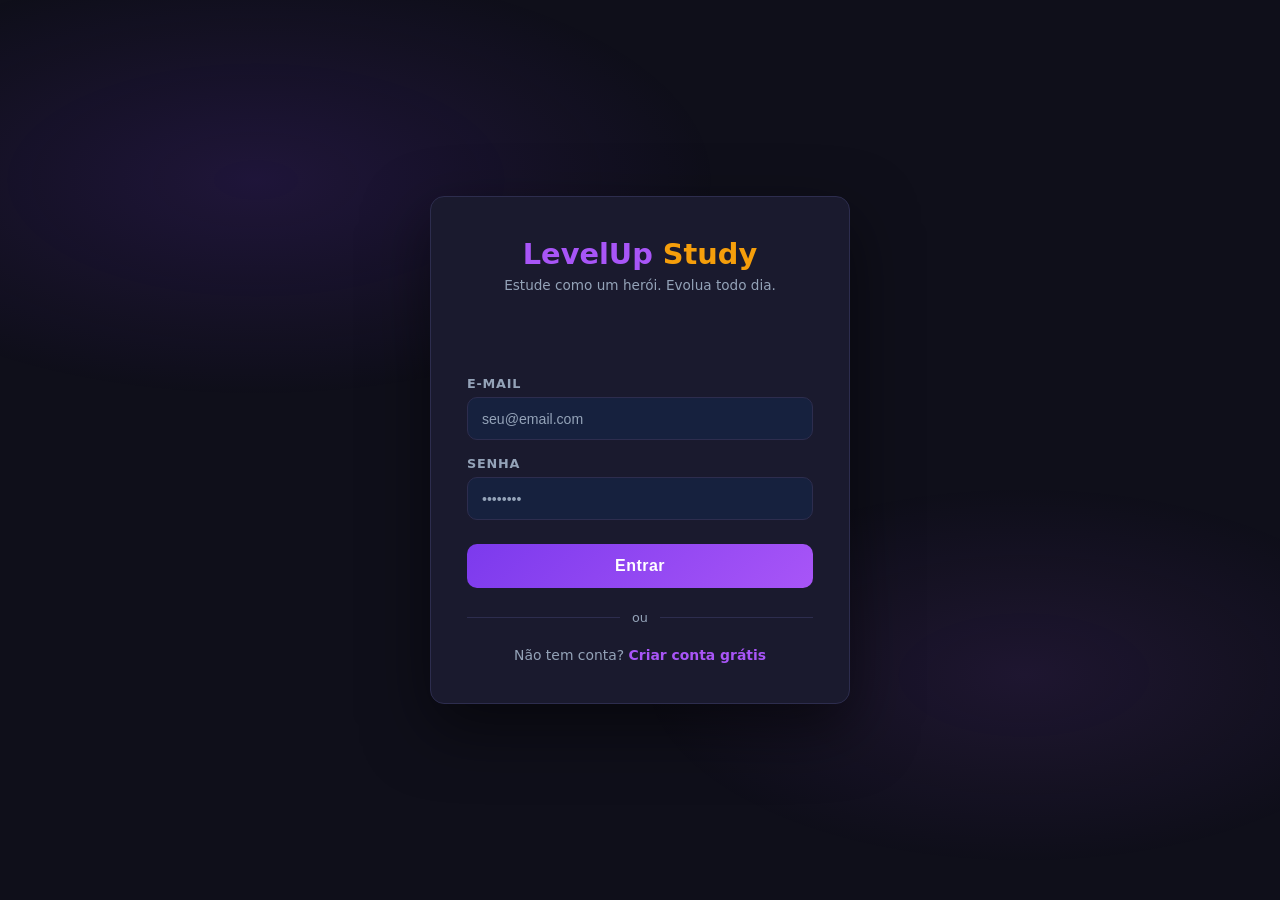
==== commit fad5de4b: "feat(subscription): adicionar tela e modal de gestao e cancelamento de assinatura no painel do aluno" ====
--- a/front_end/index.html
+++ b/front_end/index.html
@@ -51,12 +51,20 @@
     </button>
 
     <div class="nav-section-label">Configurações</div>
+    <button class="nav-item" data-section="assinatura" id="nav-btn-assinatura" onclick="navigate('assinatura', this)">
+      <span class="nav-icon">💎</span> Minha Assinatura
+    </button>
     <button class="nav-item" data-section="temas" onclick="navigate('temas', this)">
       <span class="nav-icon">🎨</span> Temas
     </button>
     <button class="nav-item" data-section="chat" onclick="navigate('chat', this)">
       <span class="nav-icon">🤖</span> Chat com IA
     </button>
+
+    <div class="nav-section-label" id="nav-admin-section" style="display:none;">Gestão</div>
+    <a class="nav-item" id="nav-admin-link" href="admin.html" style="display:none; text-decoration:none; color:inherit;">
+      <span class="nav-icon">🛡️</span> Painel Admin
+    </a>
   </nav>
 
   <div class="sidebar-footer">
@@ -65,6 +73,7 @@
       <div class="user-details">
         <div class="user-name" id="sb-name">—</div>
         <div class="user-email" id="sb-email">—</div>
+        <span class="sb-sub-badge free" id="sb-sub-tag">Free</span>
       </div>
     </div>
     <button class="btn-logout" onclick="logout()">↩ Sair da conta</button>
@@ -97,6 +106,7 @@
           <div class="hero-class-row">
             <span class="hero-class" id="hero-class">Aprendiz</span>
             <span class="hero-level" id="hero-level">Nv. 1</span>
+            <span class="hero-plan-tag free" id="hero-plan-tag">Plano Free</span>
           </div>
           <div class="hero-name" id="hero-name">—</div>
           <div class="hero-xpbar">
@@ -228,6 +238,15 @@
             <button class="btn btn-secondary btn-sm" onclick="setDuration(15,3)">15 / 3 min</button>
             <button class="btn btn-secondary btn-sm" onclick="setDuration(45,15)">45 / 15 min</button>
           </div>
+          <div class="notif-bar" id="notif-bar" style="display:flex;align-items:center;justify-content:space-between;gap:10px;margin-top:16px;padding:10px 14px;background:var(--surface2);border:1px solid var(--border);border-radius:12px;">
+            <div style="display:flex;align-items:center;gap:8px;text-align:left;">
+              <span style="font-size:1.1rem;">🔔</span>
+              <span style="font-size:0.78rem;color:var(--text2);" id="notif-status-text">Receba alertas no fim de cada Pomodoro</span>
+            </div>
+            <button class="btn btn-primary btn-sm" id="btn-prompt-notifications" type="button" onclick="window.studyNotifier && window.studyNotifier.requestPermissionWithModal()">
+              🔔 Ativar Alertas
+            </button>
+          </div>
         </div>
 
         <div class="card">
@@ -263,6 +282,26 @@
     <section class="section" id="section-tarefas">
       <div class="card">
         <div class="card-title">📜 Mural de Missões</div>
+        <div class="calendar-sync-bar" style="display:flex;align-items:center;justify-content:space-between;flex-wrap:wrap;gap:12px;margin-bottom:18px;padding:12px 16px;background:var(--surface2);border:1px solid var(--border);border-radius:12px;">
+          <div style="display:flex;align-items:center;gap:12px;">
+            <span style="font-size:1.4rem;">📅</span>
+            <div>
+              <div style="font-weight:700;font-size:0.88rem;color:var(--text);display:flex;align-items:center;gap:6px;">
+                Google Agenda
+                <span class="badge" id="calendar-badge" style="font-size:0.68rem;padding:2px 8px;border-radius:6px;background:rgba(255,255,255,0.06);color:var(--muted);">Verificando...</span>
+              </div>
+              <div style="font-size:0.76rem;color:var(--text2);" id="calendar-sync-msg">Sincronize suas missões e receba alertas nativos 15 min antes no celular.</div>
+            </div>
+          </div>
+          <div style="display:flex;align-items:center;gap:8px;">
+            <button class="btn btn-secondary btn-sm" id="btn-sync-calendar" type="button" onclick="syncGoogleCalendar()">
+              🔄 Sincronizar Agenda
+            </button>
+            <button class="btn btn-primary btn-sm" id="btn-connect-calendar" type="button" onclick="connectGoogleCalendar()" style="display:none;">
+              🔗 Conectar Google
+            </button>
+          </div>
+        </div>
         <div class="task-form">
           <div class="task-form-row">
             <input type="text" id="task-title" placeholder="Nome da missão (ex: Estudar Matemática)" />
@@ -918,6 +957,98 @@
       </div>
     </section>
 
+    <!-- ══ MINHA ASSINATURA ══ -->
+    <section class="section" id="section-assinatura">
+      <div class="sub-hero-card" id="sub-card-container">
+        <!-- Topo da Assinatura -->
+        <div class="sub-hero-header">
+          <div class="sub-badge-group">
+            <span class="sub-icon-box">💎</span>
+            <div>
+              <div class="sub-title-row">
+                <h2 class="sub-title" id="sub-plan-title">Carregando plano...</h2>
+                <span class="sub-status-pill trialing" id="sub-status-badge">Verificando...</span>
+              </div>
+              <p class="sub-subtitle" id="sub-plan-desc">Acesso completo ao ecossistema gamificado e mentoria inteligente.</p>
+            </div>
+          </div>
+          <div class="sub-price-tag" id="sub-price-wrapper">
+            <span class="sub-price" id="sub-price-val">R$ --</span>
+            <span class="sub-period" id="sub-period-val">/mês</span>
+          </div>
+        </div>
+
+        <!-- Metadados da Assinatura -->
+        <div class="sub-info-grid">
+          <div class="sub-info-item">
+            <div class="sub-info-label">Status da Assinatura</div>
+            <div class="sub-info-value" id="sub-info-status">—</div>
+          </div>
+          <div class="sub-info-item">
+            <div class="sub-info-label" id="sub-renewal-label">Próxima Renovação</div>
+            <div class="sub-info-value" id="sub-info-renewal">—</div>
+          </div>
+          <div class="sub-info-item">
+            <div class="sub-info-label">Período de Teste</div>
+            <div class="sub-info-value" id="sub-info-trial">—</div>
+          </div>
+          <div class="sub-info-item">
+            <div class="sub-info-label">Método de Pagamento</div>
+            <div class="sub-info-value" id="sub-info-payment">Cartão de Crédito (Stripe)</div>
+          </div>
+        </div>
+
+        <!-- Benefícios Ativos -->
+        <div class="sub-features-box">
+          <div class="sub-features-title">Benefícios do seu plano ativo:</div>
+          <div class="sub-features-list">
+            <div class="sub-feature-item"><span>✨</span> Acesso ilimitado ao Mentor IA & Simulados</div>
+            <div class="sub-feature-item"><span>🎮</span> 10 Minijogos de Foco & Descompressão</div>
+            <div class="sub-feature-item"><span>📊</span> Relatórios de produtividade & EXP diário</div>
+            <div class="sub-feature-item"><span>⚡</span> Streak Booster e Conquistas Lendárias</div>
+            <div class="sub-feature-item"><span>🎨</span> Todos os temas Dark & RPG Desbloqueados</div>
+            <div class="sub-feature-item"><span>🛡️</span> Cancelamento flexível a qualquer instante sem burocracia</div>
+          </div>
+        </div>
+
+        <!-- Ações do Assinante Ativo / Em Trial -->
+        <div class="sub-actions-bar" id="sub-actions-active" style="display:none;">
+          <div class="sub-actions-left">
+            <button class="btn btn-secondary" id="btn-stripe-portal" onclick="openStripePortal()">
+              💳 Alterar Cartão / Ver Faturas
+            </button>
+          </div>
+          <div class="sub-actions-right">
+            <button class="btn btn-danger-soft" id="btn-open-cancel" onclick="openCancelSubModal()">
+              ✕ Cancelar Assinatura
+            </button>
+          </div>
+        </div>
+
+        <!-- Ação para Aluno Free -->
+        <div class="sub-actions-bar" id="sub-actions-free" style="display:none;">
+          <div style="flex:1;">
+            <p style="margin:0; font-size:0.9rem; color:var(--text2);">Você está utilizando a versão de degustação Free com limites diários.</p>
+          </div>
+          <a href="checkout.html" class="btn btn-primary" style="text-decoration:none;">
+            🚀 Fazer Upgrade para o Pro (7 Dias Grátis)
+          </a>
+        </div>
+
+        <!-- Ação para Cancelada em período de carência -->
+        <div class="sub-actions-bar" id="sub-actions-canceled" style="display:none;">
+          <div style="flex:1;">
+            <p style="margin:0; font-size:0.9rem; color:var(--gold);">
+              ⚠️ Sua assinatura foi cancelada. Seu acesso Pro continuará liberado até <strong id="sub-access-until">—</strong>.
+            </p>
+          </div>
+          <a href="checkout.html" class="btn btn-primary" style="text-decoration:none;">
+            🔄 Reativar Plano Pro
+          </a>
+        </div>
+      </div>
+    </section>
+
   </div><!-- /content -->
 </div><!-- /main -->
 
@@ -1332,8 +1463,100 @@
   </div>
 </div>
 
+<!-- ── MODAL CANCELAR ASSINATURA ── -->
+<div class="break-modal" id="modal-cancel-subscription" style="display:none;">
+  <div class="break-modal-card" style="max-width: 480px;">
+    <div class="break-modal-header">
+      <div style="display: flex; align-items: center; gap: 10px;">
+        <span style="font-size: 1.8rem;">⚠️</span>
+        <div>
+          <div class="break-modal-title" style="color: #ef4444;">Cancelar Assinatura Pro?</div>
+          <div class="break-modal-sub">Sentiremos sua falta na guilda dos aprovados</div>
+        </div>
+      </div>
+      <button class="btn btn-secondary btn-sm" type="button" onclick="closeCancelSubModal()">✕</button>
+    </div>
+
+    <div style="margin: 16px 0; display: flex; flex-direction: column; gap: 12px; font-size: 0.88rem; color: var(--text2); line-height: 1.5;">
+      <div style="background: rgba(239, 68, 68, 0.08); border: 1px solid rgba(239, 68, 68, 0.25); border-radius: 10px; padding: 14px;">
+        <strong style="color: #f87171; display: block; margin-bottom: 6px;">Como funciona o cancelamento:</strong>
+        <ul style="margin: 0; padding-left: 20px; color: var(--text);">
+          <li><strong>Você não será mais cobrado</strong> no próximo ciclo.</li>
+          <li>Seu acesso Pro permanecerá <strong>totalmente ativo até o fim do período já contratado/trial</strong>.</li>
+          <li>Ao expirar o ciclo, sua conta retornará automaticamente ao plano Free com histórico e EXP preservados.</li>
+        </ul>
+      </div>
+
+      <div style="font-size: 0.82rem; color: var(--muted); text-align: center;">
+        Deseja confirmar a interrupção da renovação automática da sua assinatura?
+      </div>
+    </div>
+
+    <div style="display: flex; gap: 10px; margin-top: 20px;">
+      <button class="btn btn-secondary btn-full" type="button" onclick="closeCancelSubModal()">
+        🛡️ Manter Meu Plano
+      </button>
+      <button class="btn btn-danger btn-full" id="btn-confirm-cancel-sub" type="button" onclick="confirmCancelSubscription()">
+        Confirmar Cancelamento
+      </button>
+    </div>
+  </div>
+</div>
+
+<!-- ── MODAL DE PERMISSÃO DE NOTIFICAÇÕES NATIVAS ── -->
+<div class="break-modal" id="notification-modal">
+  <div class="break-modal-card" style="max-width: 440px;">
+    <div class="break-modal-header">
+      <div style="display: flex; align-items: center; gap: 10px;">
+        <span style="font-size: 1.8rem;">🔔</span>
+        <div>
+          <div class="break-modal-title" style="color: var(--gold);">Alertas em Tempo Real</div>
+          <div class="break-modal-sub">Evolua seu foco sem perder os horários</div>
+        </div>
+      </div>
+      <button class="btn btn-secondary btn-sm" type="button" onclick="window.studyNotifier && window.studyNotifier.closePermissionModal()">✕</button>
+    </div>
+
+    <div style="margin: 16px 0; display: flex; flex-direction: column; gap: 12px; font-size: 0.85rem; color: var(--text2); line-height: 1.5;">
+      <div style="display: flex; align-items: flex-start; gap: 10px; background: var(--surface2); padding: 12px; border-radius: 10px; border: 1px solid var(--border);">
+        <span style="font-size: 1.2rem;">⏱️</span>
+        <div>
+          <strong style="color: var(--text); display: block;">Fim do Pomodoro de Foco</strong>
+          Avisamos no seu desktop ou celular quando a batalha de estudo terminar para você descansar e pontuar.
+        </div>
+      </div>
+      
+      <div style="display: flex; align-items: flex-start; gap: 10px; background: var(--surface2); padding: 12px; border-radius: 10px; border: 1px solid var(--border);">
+        <span style="font-size: 1.2rem;">🚀</span>
+        <div>
+          <strong style="color: var(--text); display: block;">Fim da Pausa dos Jogos</strong>
+          Notificamos quando os 5 minutos de descanso acabarem para você retomar o ritmo e vencer seu edital.
+        </div>
+      </div>
+
+      <div style="display: flex; align-items: flex-start; gap: 10px; background: var(--surface2); padding: 12px; border-radius: 10px; border: 1px solid var(--border);">
+        <span style="font-size: 1.2rem;">🛡️</span>
+        <div>
+          <strong style="color: var(--text); display: block;">100% Livre de Spam</strong>
+          Apenas alertas essenciais de produtividade e metas do LevelUp Study.
+        </div>
+      </div>
+    </div>
+
+    <div style="display: flex; flex-direction: column; gap: 8px; margin-top: 20px;">
+      <button class="btn btn-primary btn-full" id="btn-allow-notif" type="button" onclick="window.studyNotifier && window.studyNotifier.confirmPermission()">
+        🔔 Ativar Alertas Nativos
+      </button>
+      <button class="btn btn-secondary btn-full" type="button" onclick="window.studyNotifier && window.studyNotifier.closePermissionModal()">
+        Agora não
+      </button>
+    </div>
+  </div>
+</div>
+
 <div id="toast-container"></div>
 
+<script src="js/notifier.js"></script>
 <script src="js/index.js"></script>
 </body>
 </html>
--- a/front_end/css/index.css
+++ b/front_end/css/index.css
@@ -1089,26 +1089,130 @@
   z-index: 19;
 }
 
-::-webkit-scrollbar { width: 5px; }
-::-webkit-scrollbar-track { background: transparent; }
-::-webkit-scrollbar-thumb { background: var(--border); border-radius: 3px; }
-
-/* ═══════════════════════════════════════════════
-   RESPONSIVE
-═══════════════════════════════════════════════ */
+* {
+  scrollbar-width: thin;
+  scrollbar-color: rgba(139, 92, 246, 0.45) rgba(10, 8, 20, 0.4);
+}
+
+::-webkit-scrollbar { width: 7px; height: 7px; }
+::-webkit-scrollbar-track { background: rgba(10, 8, 20, 0.4); border-radius: 99px; }
+::-webkit-scrollbar-thumb { background: linear-gradient(180deg, rgba(139, 92, 246, 0.45), rgba(124, 58, 237, 0.65)); border-radius: 99px; border: 1px solid rgba(196, 181, 253, 0.15); }
+::-webkit-scrollbar-thumb:hover { background: linear-gradient(180deg, rgba(168, 85, 247, 0.8), rgba(139, 92, 246, 0.95)); border-color: rgba(196, 181, 253, 0.35); box-shadow: 0 0 10px rgba(139, 92, 246, 0.5); }
+::-webkit-scrollbar-corner { background: transparent; }
+
+/* ═══════════════════════════════════════════════
+   RESPONSIVE DESIGN (MOBILE & TABLET POLISHED)
+═══════════════════════════════════════════════ */
+@media (max-width: 900px) {
+  .hero-card {
+    gap: 16px;
+  }
+}
+
 @media (max-width: 768px) {
   :root { --sidebar-w: 240px; }
-  .sidebar { transform: translateX(-100%); }
+  .sidebar { 
+    transform: translateX(-100%); 
+    z-index: 100;
+  }
   .sidebar.open { transform: translateX(0); }
-  .sidebar-overlay.show { display: block; }
-  .main { margin-left: 0; }
-  .hamburger { display: block; }
-  .grid-2, .grid-3 { grid-template-columns: 1fr; }
+  .sidebar-overlay.show { 
+    display: block; 
+    z-index: 90;
+  }
+  .main { 
+    margin-left: 0; 
+    width: 100%;
+    min-width: 0;
+  }
+  .topbar {
+    padding: 12px 16px;
+    gap: 10px;
+  }
+  .topbar-title {
+    font-size: 0.95rem;
+    white-space: nowrap;
+    overflow: hidden;
+    text-overflow: ellipsis;
+  }
+  .hamburger { 
+    display: flex;
+    align-items: center;
+    justify-content: center;
+    width: 38px;
+    height: 38px;
+    border-radius: 8px;
+    background: var(--surface2);
+    border: 1px solid var(--border);
+    font-size: 1.2rem;
+  }
+  .grid-2, .grid-3 { 
+    grid-template-columns: 1fr; 
+    gap: 14px;
+  }
   .col-span-2 { grid-column: span 1; }
-  .content { padding: 16px; }
-}
+  .content { 
+    padding: 16px 14px; 
+    max-width: 100%;
+    overflow-x: hidden;
+  }
+  .hero-card {
+    flex-direction: column;
+    align-items: stretch;
+    padding: 16px;
+  }
+  .hero-avatar {
+    margin: 0 auto;
+    width: 76px;
+    height: 76px;
+    font-size: 2.8rem;
+  }
+  .hero-info {
+    text-align: center;
+    min-width: 0;
+  }
+  .hero-class-row {
+    justify-content: center;
+  }
+  .hero-attrs {
+    width: 100%;
+    min-width: 0;
+    margin-top: 6px;
+  }
+}
+
 @media (max-width: 480px) {
-  .timer-display { font-size: 3.5rem; }
+  .content {
+    padding: 12px 10px;
+  }
+  .timer-display { 
+    font-size: 3.2rem; 
+  }
+  .timer-btns {
+    flex-wrap: wrap;
+    gap: 8px;
+  }
+  .timer-btns .btn {
+    flex: 1 1 calc(50% - 8px);
+    min-width: 120px;
+    padding: 10px 14px;
+    font-size: 0.82rem;
+  }
+  .stat-card {
+    padding: 12px 14px;
+    gap: 10px;
+  }
+  .stat-val {
+    font-size: 1.3rem;
+  }
+  .preset-row .btn {
+    padding: 6px 10px;
+    font-size: 0.74rem;
+  }
+  .attr-name {
+    width: 95px;
+    font-size: 0.65rem;
+  }
 }
 
 /* ═══════════════════════════════════════════════
@@ -1971,3 +2075,210 @@
 [data-theme="light"] #plat-canvas-modal {
   background: linear-gradient(180deg, #bfe3ff 0%, #e8f6ff 100%);
 }
+
+/* ═══════════════════════════════════════════════
+   GESTÃO DE ASSINATURA & PLANO (STUDENT)
+═══════════════════════════════════════════════ */
+.sub-hero-card {
+  background: linear-gradient(135deg, rgba(23, 20, 43, 0.85), rgba(40, 20, 75, 0.5));
+  border: 1px solid rgba(139, 92, 246, 0.35);
+  border-radius: var(--radius);
+  padding: 28px;
+  margin-bottom: 24px;
+  position: relative;
+  overflow: hidden;
+  box-shadow: 0 10px 30px rgba(0,0,0,0.3);
+}
+
+.sub-hero-top {
+  display: flex;
+  justify-content: space-between;
+  align-items: flex-start;
+  flex-wrap: wrap;
+  gap: 16px;
+  margin-bottom: 20px;
+}
+
+.sub-plan-title-group {
+  display: flex;
+  align-items: center;
+  gap: 14px;
+}
+
+.sub-plan-icon {
+  font-size: 2.2rem;
+  width: 52px;
+  height: 52px;
+  border-radius: 14px;
+  background: rgba(139, 92, 246, 0.15);
+  border: 1px solid rgba(139, 92, 246, 0.3);
+  display: flex;
+  align-items: center;
+  justify-content: center;
+  flex-shrink: 0;
+}
+
+.sub-plan-name {
+  font-family: var(--font-display, inherit);
+  font-size: 1.45rem;
+  font-weight: 800;
+  color: var(--text);
+  margin-bottom: 4px;
+}
+
+.sub-plan-sub {
+  font-size: 0.84rem;
+  color: var(--muted);
+}
+
+.sub-status-pill {
+  display: inline-flex;
+  align-items: center;
+  gap: 6px;
+  font-size: 0.72rem;
+  font-weight: 800;
+  text-transform: uppercase;
+  letter-spacing: 0.05em;
+  padding: 6px 14px;
+  border-radius: 999px;
+  white-space: nowrap;
+}
+
+.sub-status-pill.trialing {
+  background: linear-gradient(135deg, rgba(168, 85, 247, 0.3), rgba(245, 158, 11, 0.25));
+  border: 1px solid rgba(245, 158, 11, 0.5);
+  color: var(--gold);
+}
+
+.sub-status-pill.active {
+  background: rgba(34, 197, 94, 0.18);
+  border: 1px solid rgba(34, 197, 94, 0.45);
+  color: #22c55e;
+}
+
+.sub-status-pill.canceled {
+  background: rgba(239, 68, 68, 0.18);
+  border: 1px solid rgba(239, 68, 68, 0.45);
+  color: #ef4444;
+}
+
+.sub-status-pill.free {
+  background: rgba(148, 163, 184, 0.15);
+  border: 1px solid rgba(148, 163, 184, 0.3);
+  color: var(--muted);
+}
+
+.sub-info-grid {
+  display: grid;
+  grid-template-columns: repeat(auto-fit, minmax(200px, 1fr));
+  gap: 14px;
+  margin-bottom: 24px;
+}
+
+.sub-info-box {
+  background: var(--surface2);
+  border: 1px solid var(--border);
+  border-radius: 12px;
+  padding: 14px 16px;
+}
+
+.sub-info-label {
+  font-size: 0.72rem;
+  text-transform: uppercase;
+  color: var(--muted);
+  font-weight: 700;
+  margin-bottom: 4px;
+  display: block;
+}
+
+.sub-info-value {
+  font-size: 1.05rem;
+  font-weight: 800;
+  color: var(--text);
+}
+
+.sub-features-list {
+  display: grid;
+  grid-template-columns: repeat(auto-fit, minmax(260px, 1fr));
+  gap: 10px;
+  margin-bottom: 24px;
+  list-style: none;
+  padding: 0;
+}
+
+.sub-feature-item {
+  display: flex;
+  align-items: center;
+  gap: 10px;
+  font-size: 0.86rem;
+  color: var(--text2);
+}
+
+.sub-feature-icon {
+  width: 20px;
+  height: 20px;
+  border-radius: 50%;
+  background: rgba(34, 197, 94, 0.15);
+  color: #22c55e;
+  display: flex;
+  align-items: center;
+  justify-content: center;
+  font-size: 0.75rem;
+  font-weight: 900;
+  flex-shrink: 0;
+}
+
+.sub-actions-row {
+  display: flex;
+  align-items: center;
+  flex-wrap: wrap;
+  gap: 12px;
+  padding-top: 18px;
+  border-top: 1px solid var(--border);
+}
+
+.hero-plan-tag {
+  font-size: 0.65rem;
+  font-weight: 800;
+  padding: 2px 8px;
+  border-radius: 999px;
+  text-transform: uppercase;
+  display: inline-flex;
+  align-items: center;
+  gap: 4px;
+  cursor: pointer;
+  transition: opacity 0.2s;
+}
+.hero-plan-tag:hover {
+  opacity: 0.85;
+}
+.hero-plan-tag.pro {
+  background: linear-gradient(135deg, rgba(168, 85, 247, 0.35), rgba(245, 158, 11, 0.25));
+  border: 1px solid rgba(245, 158, 11, 0.5);
+  color: var(--gold);
+}
+.hero-plan-tag.free {
+  background: rgba(255, 255, 255, 0.08);
+  border: 1px solid var(--border);
+  color: var(--muted);
+}
+.sb-sub-badge {
+  font-size: 0.58rem;
+  font-weight: 800;
+  text-transform: uppercase;
+  letter-spacing: 0.04em;
+  padding: 0.08rem 0.45rem;
+  border-radius: 999px;
+  display: inline-block;
+  cursor: pointer;
+}
+.sb-sub-badge.pro {
+  background: linear-gradient(135deg, rgba(124, 58, 237, 0.35), rgba(245, 158, 11, 0.25));
+  border: 1px solid rgba(245, 158, 11, 0.45);
+  color: var(--gold);
+}
+.sb-sub-badge.free {
+  background: rgba(255, 255, 255, 0.06);
+  border: 1px solid var(--border);
+  color: var(--muted);
+}
--- a/front_end/css/emoji-3d.css
+++ b/front_end/css/emoji-3d.css
@@ -84,3 +84,36 @@
 @media (prefers-reduced-motion: reduce) {
   .monster-icon, .badge.unlocked .badge-icon { animation: none !important; }
 }
+
+
+/* ─── LEVELUP STUDY UNIVERSAL SCROLLBAR ─── */
+* {
+  scrollbar-width: thin;
+  scrollbar-color: rgba(139, 92, 246, 0.45) rgba(10, 8, 20, 0.4);
+}
+
+::-webkit-scrollbar {
+  width: 7px;
+  height: 7px;
+}
+
+::-webkit-scrollbar-track {
+  background: rgba(10, 8, 20, 0.4);
+  border-radius: 99px;
+}
+
+::-webkit-scrollbar-thumb {
+  background: linear-gradient(180deg, rgba(139, 92, 246, 0.45), rgba(124, 58, 237, 0.65));
+  border-radius: 99px;
+  border: 1px solid rgba(196, 181, 253, 0.15);
+}
+
+::-webkit-scrollbar-thumb:hover {
+  background: linear-gradient(180deg, rgba(168, 85, 247, 0.8), rgba(139, 92, 246, 0.95));
+  border-color: rgba(196, 181, 253, 0.35);
+  box-shadow: 0 0 10px rgba(139, 92, 246, 0.5);
+}
+
+::-webkit-scrollbar-corner {
+  background: transparent;
+}
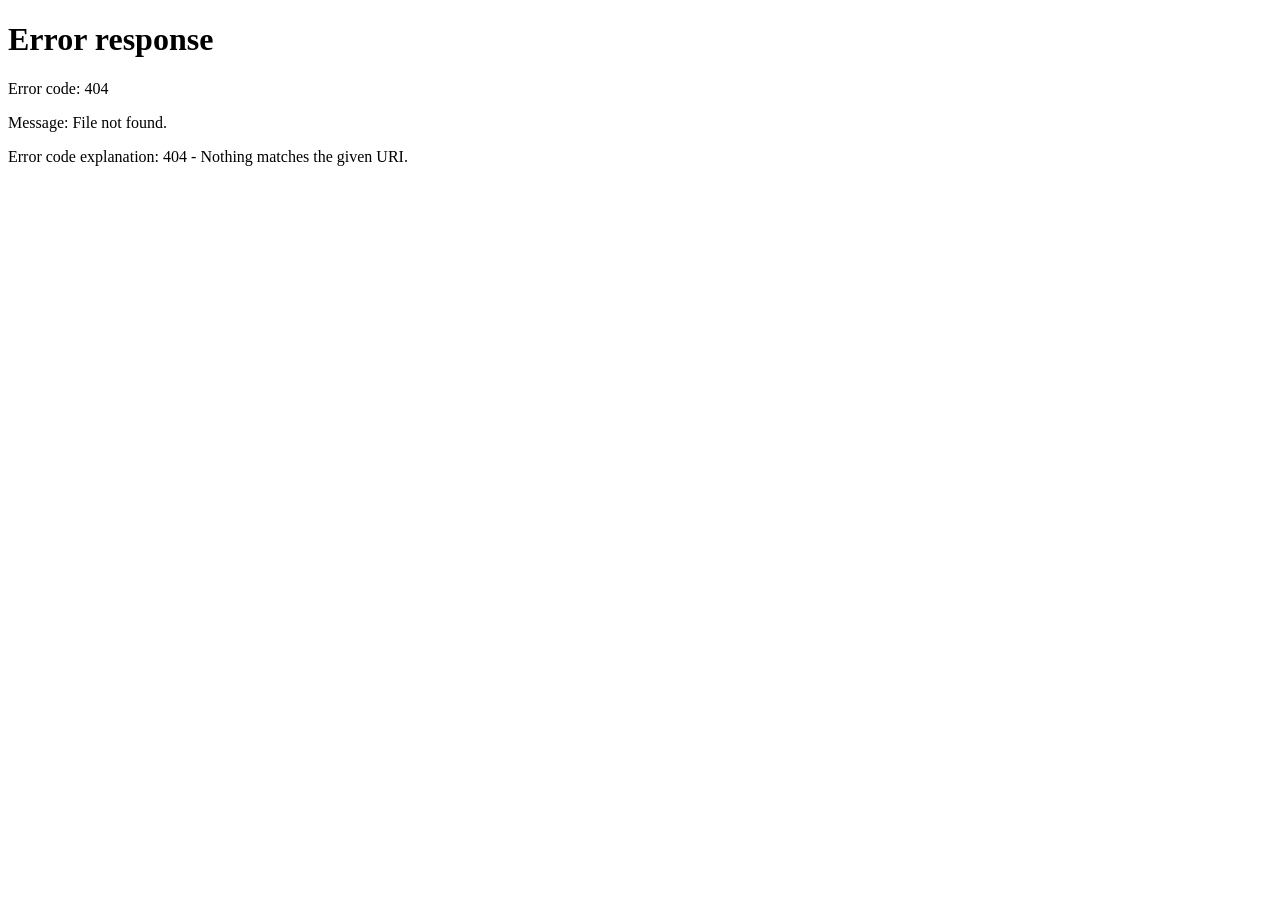
==== commit b43257e5: "feat(security-routing): add auth shield, clean friendly urls, home sales landing page and official f" ====
--- a/front_end/index.html
+++ b/front_end/index.html
@@ -4,10 +4,38 @@
   <meta charset="UTF-8" />
   <meta name="viewport" content="width=device-width, initial-scale=1.0" />
   <title>LevelUp Study – Painel</title>
+  <link rel="icon" type="image/svg+xml" href="favicon.svg" />
+  <link rel="alternate icon" href="favicon.ico" />
+  <link rel="apple-touch-icon" href="assets/favicon-192.png" />
   <link rel="stylesheet" href="css/index.css" />
   <link rel="stylesheet" href="css/emoji-3d.css" />
   <script src="js/emoji-catalog.js" defer></script>
   <script src="js/emoji-3d.js" defer></script>
+  <style id="auth-shield">
+    body { opacity: 0 !important; visibility: hidden !important; pointer-events: none !important; }
+  </style>
+  <script>
+    // Guarda de Sessão Imediato: bloqueia qualquer renderização para usuários deslogados
+    (function() {
+      fetch("/api/auth/me", { credentials: "include" })
+        .then(function(res) {
+          if (!res.ok) {
+            window.location.replace("/login");
+          } else {
+            var shield = document.getElementById("auth-shield");
+            if (shield) shield.remove();
+            if (document.body) {
+              document.body.style.opacity = "1";
+              document.body.style.visibility = "visible";
+              document.body.style.pointerEvents = "auto";
+            }
+          }
+        })
+        .catch(function() {
+          window.location.replace("/login");
+        });
+    })();
+  </script>
 </head>
 <body>
 
@@ -62,7 +90,7 @@
     </button>
 
     <div class="nav-section-label" id="nav-admin-section" style="display:none;">Gestão</div>
-    <a class="nav-item" id="nav-admin-link" href="admin.html" style="display:none; text-decoration:none; color:inherit;">
+    <a class="nav-item" id="nav-admin-link" href="admin" style="display:none; text-decoration:none; color:inherit;">
       <span class="nav-icon">🛡️</span> Painel Admin
     </a>
   </nav>
@@ -1030,7 +1058,7 @@
           <div style="flex:1;">
             <p style="margin:0; font-size:0.9rem; color:var(--text2);">Você está utilizando a versão de degustação Free com limites diários.</p>
           </div>
-          <a href="checkout.html" class="btn btn-primary" style="text-decoration:none;">
+          <a href="checkout" class="btn btn-primary" style="text-decoration:none;">
             🚀 Fazer Upgrade para o Pro (7 Dias Grátis)
           </a>
         </div>
@@ -1042,7 +1070,7 @@
               ⚠️ Sua assinatura foi cancelada. Seu acesso Pro continuará liberado até <strong id="sub-access-until">—</strong>.
             </p>
           </div>
-          <a href="checkout.html" class="btn btn-primary" style="text-decoration:none;">
+          <a href="checkout" class="btn btn-primary" style="text-decoration:none;">
             🔄 Reativar Plano Pro
           </a>
         </div>
